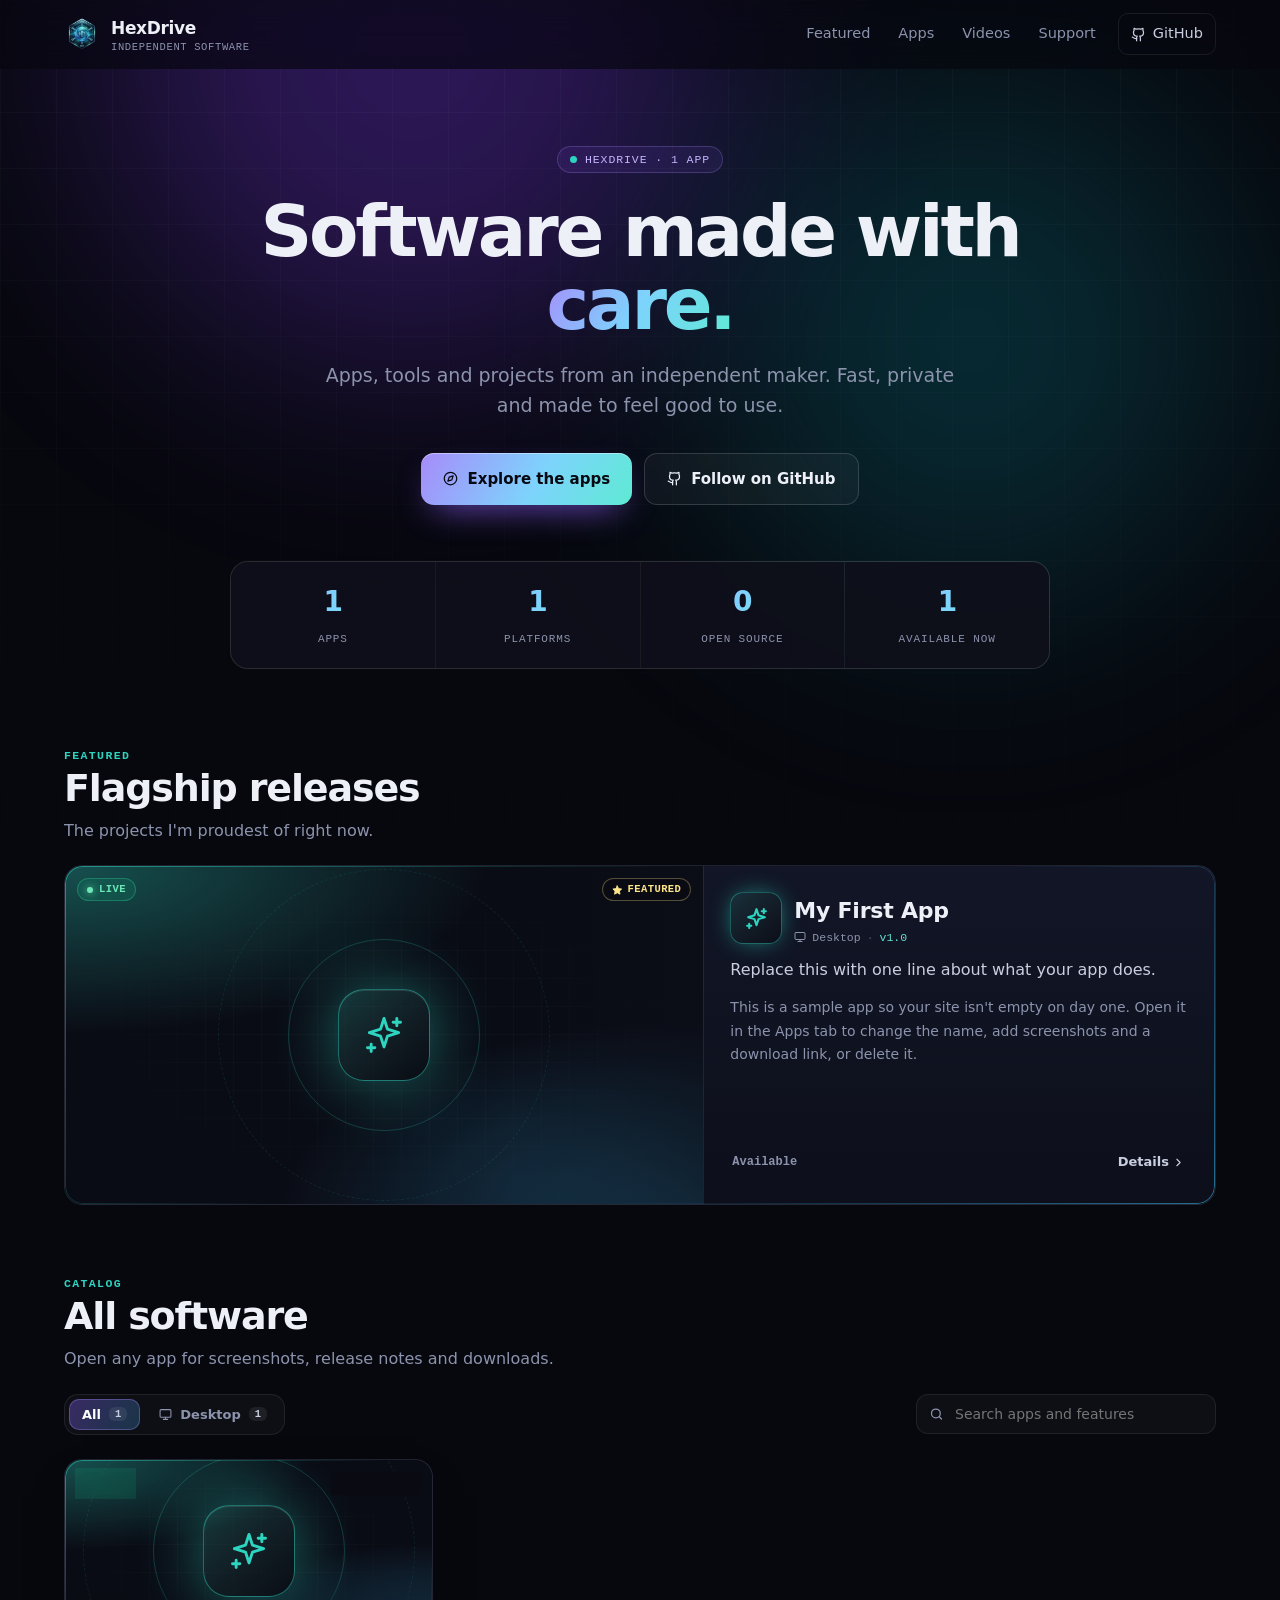
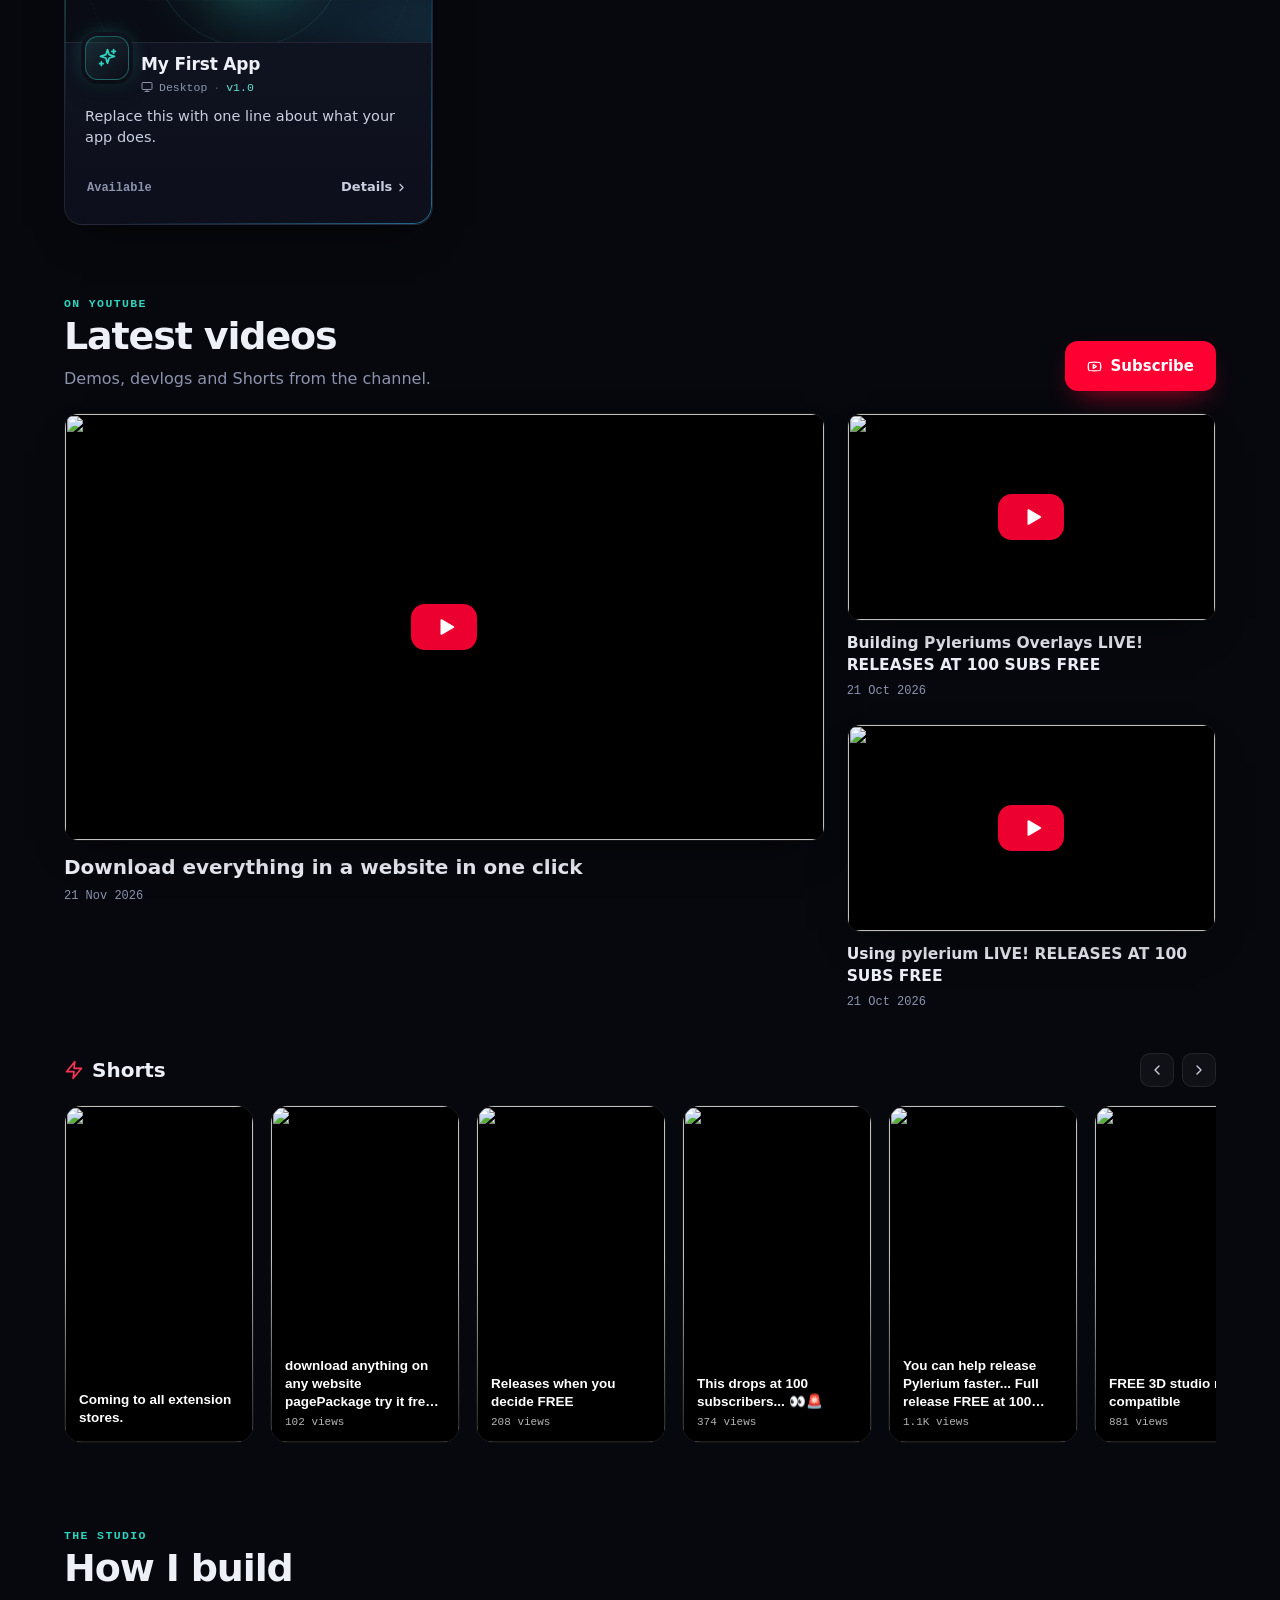
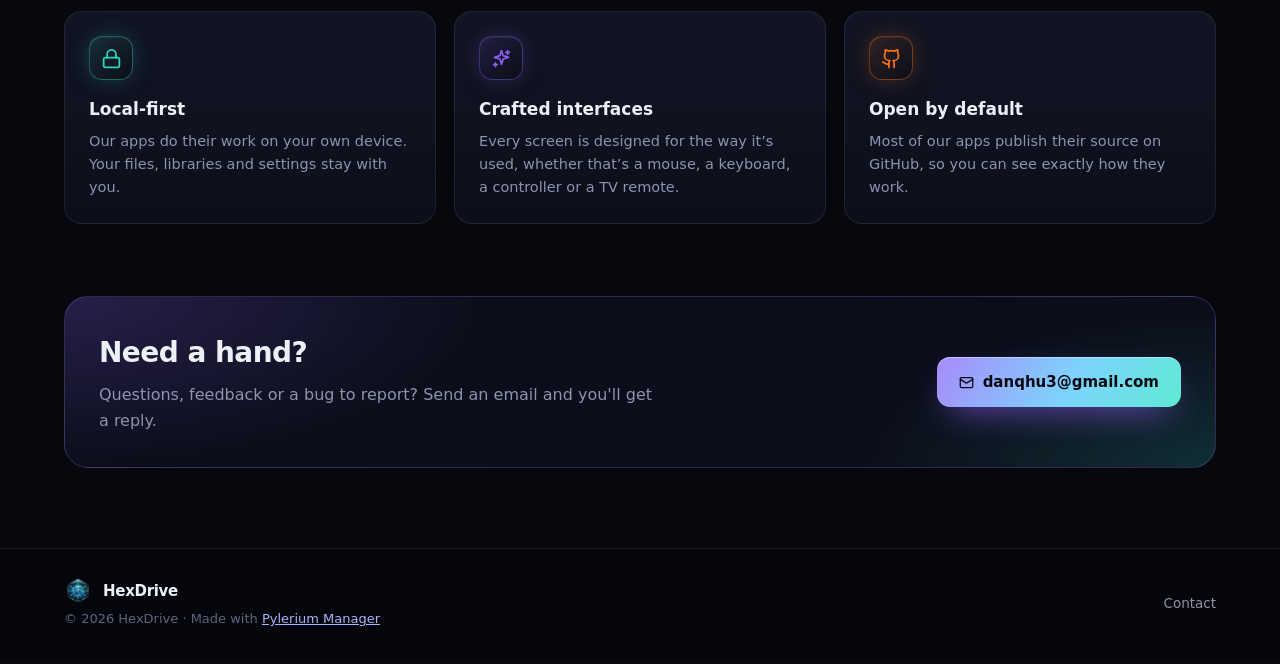
==== index.html @ b2fab3d8 "Launch HexDrive with Pylerium Manager" ====
<!doctype html>
<html lang="en">
<head>
<meta charset="utf-8">
<meta name="viewport" content="width=device-width, initial-scale=1, viewport-fit=cover">
<title>HexDrive · Software made with care</title>
<meta name="description" content="Apps, tools and projects from an independent maker. Fast, private and made to feel good to use.">
<meta name="theme-color" content="#07080E">
<link rel="canonical" href="https://sh1tmunch3r.github.io/PixelTrade/">
<link rel="icon" href="assets/brand/logo-mwrnjsk7.png">
<meta property="og:type" content="website">
<meta property="og:site_name" content="HexDrive">
<meta property="og:title" content="HexDrive · Software made with care">
<meta property="og:description" content="Apps, tools and projects from an independent maker. Fast, private and made to feel good to use.">
<meta property="og:url" content="https://sh1tmunch3r.github.io/PixelTrade/">

<meta name="twitter:card" content="summary_large_image">
<link rel="stylesheet" href="css/showcase.css?v=0699ce6ed1">
<link rel="stylesheet" href="css/studio.css?v=31c11aadf0">
</head>
<body class="home">
<div class="ambient" aria-hidden="true"><span class="orb o1"></span><span class="orb o2"></span><span class="orb o3"></span><span class="gridlines"></span></div>

<header class="nav">
  <div class="wrap">
    <a class="brand" href="./"><img class="mark" src="assets/brand/logo-mwrnjsk7.png" alt="" width="44" height="44"><span>HexDrive<small>Independent software</small></span></a>
    <button class="menu-btn" type="button" aria-label="Menu"><svg class="i" viewBox="0 0 24 24" fill="none" stroke="currentColor" stroke-width="2" stroke-linecap="round" stroke-linejoin="round" aria-hidden="true"><path d="M4 6h16M4 12h16M4 18h16"/></svg></button>
    <nav class="nav-links">
      <a href="#featured">Featured</a><a href="#apps">Apps</a><a href="#videos">Videos</a><a href="#support">Support</a>
      <a class="gh" href="https://github.com/Sh1tmunch3r" target="_blank" rel="noopener"><svg class="i" viewBox="0 0 24 24" fill="none" stroke="currentColor" stroke-width="2" stroke-linecap="round" stroke-linejoin="round" aria-hidden="true"><path d="M15 22v-4a4.8 4.8 0 0 0-1-3.5c3 0 6-2 6-5.5.08-1.25-.27-2.48-1-3.5.28-1.15.28-2.35 0-3.5 0 0-1 0-3 1.5-2.64-.5-5.36-.5-8 0C6 2 5 2 5 2c-.3 1.15-.3 2.35 0 3.5A5.4 5.4 0 0 0 4 9c0 3.5 3 5.5 6 5.5-.39.49-.68 1.05-.85 1.65-.17.6-.22 1.23-.15 1.85v4"/><path d="M9 18c-4.51 2-5-2-7-2"/></svg>GitHub</a>
      
    </nav>
  </div>
</header>
<main>
  <section class="hero wrap">
    <span class="eyebrow"><span class="pulse"></span>HEXDRIVE · 1 APP</span>
    <h1>Software made with <span class="grad-text">care.</span></h1>
    <p class="lead">Apps, tools and projects from an independent maker. Fast, private and made to feel good to use.</p>
    <div class="ctas">
      <a class="btn primary" href="#apps"><svg class="i" viewBox="0 0 24 24" fill="none" stroke="currentColor" stroke-width="2" stroke-linecap="round" stroke-linejoin="round" aria-hidden="true"><circle cx="12" cy="12" r="10"/><path d="m16.24 7.76-2.12 6.36-6.36 2.12 2.12-6.36z"/></svg>Explore the apps</a>
      <a class="btn ghost" href="https://github.com/Sh1tmunch3r" target="_blank" rel="noopener"><svg class="i" viewBox="0 0 24 24" fill="none" stroke="currentColor" stroke-width="2" stroke-linecap="round" stroke-linejoin="round" aria-hidden="true"><path d="M15 22v-4a4.8 4.8 0 0 0-1-3.5c3 0 6-2 6-5.5.08-1.25-.27-2.48-1-3.5.28-1.15.28-2.35 0-3.5 0 0-1 0-3 1.5-2.64-.5-5.36-.5-8 0C6 2 5 2 5 2c-.3 1.15-.3 2.35 0 3.5A5.4 5.4 0 0 0 4 9c0 3.5 3 5.5 6 5.5-.39.49-.68 1.05-.85 1.65-.17.6-.22 1.23-.15 1.85v4"/><path d="M9 18c-4.51 2-5-2-7-2"/></svg>Follow on GitHub</a>
    </div>
    
    <div class="stats"><div class="stat"><b class="grad-text">1</b><span>Apps</span></div><div class="stat"><b class="grad-text">1</b><span>Platforms</span></div><div class="stat"><b class="grad-text">0</b><span>Open source</span></div><div class="stat"><b class="grad-text">1</b><span>Available now</span></div></div>
  </section>
<section class="block wrap" id="featured"><div class="sec-head reveal"><div><div class="kicker">Featured</div><h2>Flagship releases</h2><p>The projects I&#39;m proudest of right now.</p></div></div><div class="spot" id="spot"><div class="spot-track"><div class="spot-slide" aria-roledescription="slide" aria-label="1 of 1"><article class="pcard wide is-featured" data-id="my-first-app" data-cat="desktop" data-status="live" style="--a1:#2DD4BF;--a2:#38BDF8">
  <a class="pcard-hit" href="apps/my-first-app/" data-app="my-first-app" aria-label="My First App details"></a>
  <div class="pcard-media"><div class="cover gen"><span class="gen-grid"></span><span class="gen-glyph"><svg class="i" viewBox="0 0 24 24" fill="none" stroke="currentColor" stroke-width="2" stroke-linecap="round" stroke-linejoin="round" aria-hidden="true"><path d="M12 3l1.9 5.8L20 10.7l-6.1 1.9L12 18.5l-1.9-5.9L4 10.7l6.1-1.9z"/><path d="M19 3v4M17 5h4M5 17v4M3 19h4"/></svg></span><span class="gen-name">My First App</span></div><div class="pills"><span class="spill s-live"><i></i>Live</span></div><div class="pills r"><span class="fpill"><svg class="i" viewBox="0 0 24 24" fill="none" stroke="currentColor" stroke-width="2" stroke-linecap="round" stroke-linejoin="round" aria-hidden="true"><path d="M12 2l3.09 6.26L22 9.27l-5 4.87 1.18 6.88L12 17.77l-6.18 3.25L7 14.14 2 9.27l6.91-1.01z"/></svg>Featured</span></div></div>
  <div class="pcard-side"><div class="pcard-body">
    <div class="pcard-head"><span class="app-ico"><svg class="i" viewBox="0 0 24 24" fill="none" stroke="currentColor" stroke-width="2" stroke-linecap="round" stroke-linejoin="round" aria-hidden="true"><path d="M12 3l1.9 5.8L20 10.7l-6.1 1.9L12 18.5l-1.9-5.9L4 10.7l6.1-1.9z"/><path d="M19 3v4M17 5h4M5 17v4M3 19h4"/></svg></span><div class="pcard-title"><h3>My First App</h3><div class="meta"><svg class="i" viewBox="0 0 24 24" fill="none" stroke="currentColor" stroke-width="2" stroke-linecap="round" stroke-linejoin="round" aria-hidden="true"><rect x="2" y="3" width="20" height="14" rx="2"/><path d="M8 21h8M12 17v4"/></svg><span>Desktop</span><span class="dot">·</span><span class="ver">v1.0</span></div></div></div>
    
    <p class="tagline">Replace this with one line about what your app does.</p>
    <p class="desc">This is a sample app so your site isn&#39;t empty on day one. Open it in the Apps tab to change the name, add screenshots and a download link, or delete it.</p>
    
    
  </div>
  <div class="pcard-foot">
    <span class="btn-ghost-static">Available</span>
    <span class="sp"></span>
    
    <a class="details" href="apps/my-first-app/" data-app="my-first-app">Details<svg class="i" viewBox="0 0 24 24" fill="none" stroke="currentColor" stroke-width="2" stroke-linecap="round" stroke-linejoin="round" aria-hidden="true"><path d="m9 18 6-6-6-6"/></svg></a>
  </div></div>
</article></div></div></div></section>
<section class="block wrap" id="apps"><div class="sec-head reveal"><div><div class="kicker">Catalog</div><h2>All software</h2><p>Open any app for screenshots, release notes and downloads.</p></div></div>
    <div class="filters reveal">
      <div class="tabs" role="tablist">
        <button class="tab on" type="button" data-cat="all">All <em>1</em></button>
        <button class="tab" type="button" data-cat="desktop"><svg class="i" viewBox="0 0 24 24" fill="none" stroke="currentColor" stroke-width="2" stroke-linecap="round" stroke-linejoin="round" aria-hidden="true"><rect x="2" y="3" width="20" height="14" rx="2"/><path d="M8 21h8M12 17v4"/></svg>Desktop <em>1</em></button>
        
      </div>
      <label class="search"><svg class="i" viewBox="0 0 24 24" fill="none" stroke="currentColor" stroke-width="2" stroke-linecap="round" stroke-linejoin="round" aria-hidden="true"><circle cx="11" cy="11" r="7"/><path d="m20 20-3.5-3.5"/></svg><input id="q" type="search" placeholder="Search apps and features" autocomplete="off" aria-label="Search apps"></label>
    </div>
    <div class="grid" id="all-apps"><article class="pcard is-featured" data-id="my-first-app" data-cat="desktop" data-status="live" style="--a1:#2DD4BF;--a2:#38BDF8">
  <a class="pcard-hit" href="apps/my-first-app/" data-app="my-first-app" aria-label="My First App details"></a>
  <div class="pcard-media"><div class="cover gen"><span class="gen-grid"></span><span class="gen-glyph"><svg class="i" viewBox="0 0 24 24" fill="none" stroke="currentColor" stroke-width="2" stroke-linecap="round" stroke-linejoin="round" aria-hidden="true"><path d="M12 3l1.9 5.8L20 10.7l-6.1 1.9L12 18.5l-1.9-5.9L4 10.7l6.1-1.9z"/><path d="M19 3v4M17 5h4M5 17v4M3 19h4"/></svg></span><span class="gen-name">My First App</span></div><div class="pills"><span class="spill s-live"><i></i>Live</span></div><div class="pills r"><span class="fpill"><svg class="i" viewBox="0 0 24 24" fill="none" stroke="currentColor" stroke-width="2" stroke-linecap="round" stroke-linejoin="round" aria-hidden="true"><path d="M12 2l3.09 6.26L22 9.27l-5 4.87 1.18 6.88L12 17.77l-6.18 3.25L7 14.14 2 9.27l6.91-1.01z"/></svg>Featured</span></div></div>
  <div class="pcard-body">
    <div class="pcard-head"><span class="app-ico"><svg class="i" viewBox="0 0 24 24" fill="none" stroke="currentColor" stroke-width="2" stroke-linecap="round" stroke-linejoin="round" aria-hidden="true"><path d="M12 3l1.9 5.8L20 10.7l-6.1 1.9L12 18.5l-1.9-5.9L4 10.7l6.1-1.9z"/><path d="M19 3v4M17 5h4M5 17v4M3 19h4"/></svg></span><div class="pcard-title"><h3>My First App</h3><div class="meta"><svg class="i" viewBox="0 0 24 24" fill="none" stroke="currentColor" stroke-width="2" stroke-linecap="round" stroke-linejoin="round" aria-hidden="true"><rect x="2" y="3" width="20" height="14" rx="2"/><path d="M8 21h8M12 17v4"/></svg><span>Desktop</span><span class="dot">·</span><span class="ver">v1.0</span></div></div></div>
    
    <p class="tagline">Replace this with one line about what your app does.</p>
    
    
    
  </div>
  <div class="pcard-foot">
    <span class="btn-ghost-static">Available</span>
    <span class="sp"></span>
    
    <a class="details" href="apps/my-first-app/" data-app="my-first-app">Details<svg class="i" viewBox="0 0 24 24" fill="none" stroke="currentColor" stroke-width="2" stroke-linecap="round" stroke-linejoin="round" aria-hidden="true"><path d="m9 18 6-6-6-6"/></svg></a>
  </div>
</article></div>
    <div class="empty" id="empty"><p>No apps match that search.</p><button class="btn ghost" id="clear" type="button">Clear filters</button></div></section>

<section class="block wrap" id="videos"><div class="sec-head reveal"><div><div class="kicker">On YouTube</div><h2>Latest videos</h2><p>Demos, devlogs and Shorts from the channel.</p></div><a class="btn yt" href="https://www.youtube.com/channel/UC8E2yZSD4CZymtfRd-AGMDQ?sub_confirmation=1" target="_blank" rel="noopener"><svg class="i" viewBox="0 0 24 24" fill="none" stroke="currentColor" stroke-width="2" stroke-linecap="round" stroke-linejoin="round" aria-hidden="true"><path d="M2.5 17a24 24 0 0 1 0-10 2 2 0 0 1 1.4-1.4 49.6 49.6 0 0 1 16.2 0A2 2 0 0 1 21.5 7a24 24 0 0 1 0 10 2 2 0 0 1-1.4 1.4 49.6 49.6 0 0 1-16.2 0A2 2 0 0 1 2.5 17"/><path d="m10 15 5-3-5-3z"/></svg>Subscribe</a></div>
      <div class="vgrid reveal"><article class="vcard"><button type="button" class="yt-lite" data-yt="ub7V8bXUQK8" aria-label="Play Download everything in a website in one click"><img src="https://i.ytimg.com/vi/ub7V8bXUQK8/maxresdefault.jpg" onerror="this.onerror=null;this.src='https://i.ytimg.com/vi/ub7V8bXUQK8/hqdefault.jpg'" alt="" loading="lazy"><span class="yt-play"><svg class="i" viewBox="0 0 24 24" fill="none" stroke="currentColor" stroke-width="2" stroke-linecap="round" stroke-linejoin="round" aria-hidden="true"><path d="M7 4.5v15l13-7.5z" fill="currentColor"/></svg></span></button><div class="vmeta"><h3>Download everything in a website in one click</h3><span>21 Nov 2026</span></div></article><article class="vcard"><button type="button" class="yt-lite" data-yt="NQ5NACCR3s4" aria-label="Play Building Pyleriums Overlays LIVE! RELEASES AT 100 SUBS FREE"><img src="https://i.ytimg.com/vi/NQ5NACCR3s4/maxresdefault.jpg" onerror="this.onerror=null;this.src='https://i.ytimg.com/vi/NQ5NACCR3s4/hqdefault.jpg'" alt="" loading="lazy"><span class="yt-play"><svg class="i" viewBox="0 0 24 24" fill="none" stroke="currentColor" stroke-width="2" stroke-linecap="round" stroke-linejoin="round" aria-hidden="true"><path d="M7 4.5v15l13-7.5z" fill="currentColor"/></svg></span></button><div class="vmeta"><h3>Building Pyleriums Overlays LIVE! RELEASES AT 100 SUBS FREE</h3><span>21 Oct 2026</span></div></article><article class="vcard"><button type="button" class="yt-lite" data-yt="sr7pahuzaJA" aria-label="Play Using pylerium LIVE! RELEASES AT 100 SUBS FREE"><img src="https://i.ytimg.com/vi/sr7pahuzaJA/maxresdefault.jpg" onerror="this.onerror=null;this.src='https://i.ytimg.com/vi/sr7pahuzaJA/hqdefault.jpg'" alt="" loading="lazy"><span class="yt-play"><svg class="i" viewBox="0 0 24 24" fill="none" stroke="currentColor" stroke-width="2" stroke-linecap="round" stroke-linejoin="round" aria-hidden="true"><path d="M7 4.5v15l13-7.5z" fill="currentColor"/></svg></span></button><div class="vmeta"><h3>Using pylerium LIVE! RELEASES AT 100 SUBS FREE</h3><span>21 Oct 2026</span></div></article></div>
      <div class="shorts-head reveal"><h3><svg class="i" viewBox="0 0 24 24" fill="none" stroke="currentColor" stroke-width="2" stroke-linecap="round" stroke-linejoin="round" aria-hidden="true"><path d="M13 2 3 14h9l-1 8 10-12h-9z"/></svg>Shorts</h3><div class="rail-btns"><button type="button" class="ibtn" data-rail="-1" aria-label="Scroll left"><svg class="i" viewBox="0 0 24 24" fill="none" stroke="currentColor" stroke-width="2" stroke-linecap="round" stroke-linejoin="round" aria-hidden="true"><path d="m15 18-6-6 6-6"/></svg></button><button type="button" class="ibtn" data-rail="1" aria-label="Scroll right"><svg class="i" viewBox="0 0 24 24" fill="none" stroke="currentColor" stroke-width="2" stroke-linecap="round" stroke-linejoin="round" aria-hidden="true"><path d="m9 18 6-6-6-6"/></svg></button></div></div><div class="shorts reveal" id="shorts"><button type="button" class="scard" data-short="3qc_If8pRko" aria-label="Play Coming to all extension stores."><img src="https://i.ytimg.com/vi/3qc_If8pRko/oardefault.jpg" onerror="this.onerror=null;this.src='https://i.ytimg.com/vi/3qc_If8pRko/hqdefault.jpg'" alt="" loading="lazy"><span class="s-ov"><span class="yt-play sm"><svg class="i" viewBox="0 0 24 24" fill="none" stroke="currentColor" stroke-width="2" stroke-linecap="round" stroke-linejoin="round" aria-hidden="true"><path d="M7 4.5v15l13-7.5z" fill="currentColor"/></svg></span><b>Coming to all extension stores.</b></span></button><button type="button" class="scard" data-short="dC7wnXPcgkE" aria-label="Play download anything on any website pagePackage try it free soon currently in verification #shortsfeed"><img src="https://i.ytimg.com/vi/dC7wnXPcgkE/oardefault.jpg" onerror="this.onerror=null;this.src='https://i.ytimg.com/vi/dC7wnXPcgkE/hqdefault.jpg'" alt="" loading="lazy"><span class="s-ov"><span class="yt-play sm"><svg class="i" viewBox="0 0 24 24" fill="none" stroke="currentColor" stroke-width="2" stroke-linecap="round" stroke-linejoin="round" aria-hidden="true"><path d="M7 4.5v15l13-7.5z" fill="currentColor"/></svg></span><b>download anything on any website pagePackage try it free soon currently in verification</b><small>102 views</small></span></button><button type="button" class="scard" data-short="yQ828rynnoc" aria-label="Play Releases when you decide FREE #roadto100subs #editing #release"><img src="https://i.ytimg.com/vi/yQ828rynnoc/oardefault.jpg" onerror="this.onerror=null;this.src='https://i.ytimg.com/vi/yQ828rynnoc/hqdefault.jpg'" alt="" loading="lazy"><span class="s-ov"><span class="yt-play sm"><svg class="i" viewBox="0 0 24 24" fill="none" stroke="currentColor" stroke-width="2" stroke-linecap="round" stroke-linejoin="round" aria-hidden="true"><path d="M7 4.5v15l13-7.5z" fill="currentColor"/></svg></span><b>Releases when you decide FREE</b><small>208 views</small></span></button><button type="button" class="scard" data-short="5UFy2IrTiHY" aria-label="Play This drops at 100 subscribers... 👀🚨 #youtube #newvideo #viralfeed #shortsfeed #explore"><img src="https://i.ytimg.com/vi/5UFy2IrTiHY/oardefault.jpg" onerror="this.onerror=null;this.src='https://i.ytimg.com/vi/5UFy2IrTiHY/hqdefault.jpg'" alt="" loading="lazy"><span class="s-ov"><span class="yt-play sm"><svg class="i" viewBox="0 0 24 24" fill="none" stroke="currentColor" stroke-width="2" stroke-linecap="round" stroke-linejoin="round" aria-hidden="true"><path d="M7 4.5v15l13-7.5z" fill="currentColor"/></svg></span><b>This drops at 100 subscribers... 👀🚨</b><small>374 views</small></span></button><button type="button" class="scard" data-short="9n2jQedYceQ" aria-label="Play You can help release Pylerium faster... Full release FREE at 100 subs 👇👇 #editing"><img src="https://i.ytimg.com/vi/9n2jQedYceQ/oardefault.jpg" onerror="this.onerror=null;this.src='https://i.ytimg.com/vi/9n2jQedYceQ/hqdefault.jpg'" alt="" loading="lazy"><span class="s-ov"><span class="yt-play sm"><svg class="i" viewBox="0 0 24 24" fill="none" stroke="currentColor" stroke-width="2" stroke-linecap="round" stroke-linejoin="round" aria-hidden="true"><path d="M7 4.5v15l13-7.5z" fill="currentColor"/></svg></span><b>You can help release Pylerium faster... Full release FREE at 100 subs 👇👇</b><small>1.1K views</small></span></button><button type="button" class="scard" data-short="QxYCjozg6Zg" aria-label="Play FREE 3D studio mobile compatible #mobile #editing"><img src="https://i.ytimg.com/vi/QxYCjozg6Zg/oardefault.jpg" onerror="this.onerror=null;this.src='https://i.ytimg.com/vi/QxYCjozg6Zg/hqdefault.jpg'" alt="" loading="lazy"><span class="s-ov"><span class="yt-play sm"><svg class="i" viewBox="0 0 24 24" fill="none" stroke="currentColor" stroke-width="2" stroke-linecap="round" stroke-linejoin="round" aria-hidden="true"><path d="M7 4.5v15l13-7.5z" fill="currentColor"/></svg></span><b>FREE 3D studio mobile compatible</b><small>881 views</small></span></button></div>
    </section>

<section class="block wrap" id="studio"><div class="sec-head reveal"><div><div class="kicker">The studio</div><h2>How I build</h2></div></div>
      <div class="principles"><div class="pr reveal" style="--a1:#2DD4BF;--a2:#38BDF8"><span class="app-ico"><svg class="i" viewBox="0 0 24 24" fill="none" stroke="currentColor" stroke-width="2" stroke-linecap="round" stroke-linejoin="round" aria-hidden="true"><rect x="3" y="11" width="18" height="11" rx="2"/><path d="M7 11V7a5 5 0 0 1 10 0v4"/></svg></span><h3>Local-first</h3><p>Our apps do their work on your own device. Your files, libraries and settings stay with you.</p></div><div class="pr reveal" style="--a1:#8B5CF6;--a2:#6366F1"><span class="app-ico"><svg class="i" viewBox="0 0 24 24" fill="none" stroke="currentColor" stroke-width="2" stroke-linecap="round" stroke-linejoin="round" aria-hidden="true"><path d="M12 3l1.9 5.8L20 10.7l-6.1 1.9L12 18.5l-1.9-5.9L4 10.7l6.1-1.9z"/><path d="M19 3v4M17 5h4M5 17v4M3 19h4"/></svg></span><h3>Crafted interfaces</h3><p>Every screen is designed for the way it’s used, whether that’s a mouse, a keyboard, a controller or a TV remote.</p></div><div class="pr reveal" style="--a1:#F97316;--a2:#22D3EE"><span class="app-ico"><svg class="i" viewBox="0 0 24 24" fill="none" stroke="currentColor" stroke-width="2" stroke-linecap="round" stroke-linejoin="round" aria-hidden="true"><path d="M15 22v-4a4.8 4.8 0 0 0-1-3.5c3 0 6-2 6-5.5.08-1.25-.27-2.48-1-3.5.28-1.15.28-2.35 0-3.5 0 0-1 0-3 1.5-2.64-.5-5.36-.5-8 0C6 2 5 2 5 2c-.3 1.15-.3 2.35 0 3.5A5.4 5.4 0 0 0 4 9c0 3.5 3 5.5 6 5.5-.39.49-.68 1.05-.85 1.65-.17.6-.22 1.23-.15 1.85v4"/><path d="M9 18c-4.51 2-5-2-7-2"/></svg></span><h3>Open by default</h3><p>Most of our apps publish their source on GitHub, so you can see exactly how they work.</p></div></div></section>
<section class="block wrap" id="support"><div class="support reveal">
      <div><h2>Need a hand?</h2><p>Questions, feedback or a bug to report? Send an email and you&#39;ll get a reply.</p></div>
      <div class="support-ctas"><a class="btn primary" href="mailto:danqhu3@gmail.com"><svg class="i" viewBox="0 0 24 24" fill="none" stroke="currentColor" stroke-width="2" stroke-linecap="round" stroke-linejoin="round" aria-hidden="true"><rect x="2" y="4" width="20" height="16" rx="2"/><path d="m22 7-10 6L2 7"/></svg>danqhu3@gmail.com</a></div>
    </div></section>
</main>
<footer class="site">
  <div class="wrap">
    <div class="f-brand"><a class="brand" href="./"><img class="mark" src="assets/brand/logo-mwrnjsk7.png" alt="" width="44" height="44"><span>HexDrive</span></a><span class="copy-note">© 2026 HexDrive · Made with <a href="https://pylerium.github.io/manager/" target="_blank" rel="noopener">Pylerium Manager</a></span></div>
    
    <nav><a href="mailto:danqhu3@gmail.com">Contact</a></nav>
  </div>
</footer>

<dialog class="app-dlg" id="dlg" aria-labelledby="dlg-title"><button class="dlg-close" type="button" aria-label="Close"><svg class="i" viewBox="0 0 24 24" fill="none" stroke="currentColor" stroke-width="2" stroke-linecap="round" stroke-linejoin="round" aria-hidden="true"><path d="M18 6 6 18M6 6l12 12"/></svg></button><div class="dlg-scroll" id="dlg-body"></div></dialog>
<dialog class="short-dlg" id="shortDlg" aria-label="Short"><button class="dlg-close" type="button" aria-label="Close"><svg class="i" viewBox="0 0 24 24" fill="none" stroke="currentColor" stroke-width="2" stroke-linecap="round" stroke-linejoin="round" aria-hidden="true"><path d="M18 6 6 18M6 6l12 12"/></svg></button><div class="short-stage" id="shortStage"></div></dialog>
<dialog class="app-dlg form-dlg" id="submitDlg" aria-labelledby="sub-title"><button class="dlg-close" type="button" aria-label="Close"><svg class="i" viewBox="0 0 24 24" fill="none" stroke="currentColor" stroke-width="2" stroke-linecap="round" stroke-linejoin="round" aria-hidden="true"><path d="M18 6 6 18M6 6l12 12"/></svg></button><div class="dlg-scroll" id="submitBody"></div></dialog>

<div class="toast" id="toast"></div>
<script type="application/json" id="site-data">{"apps":[{"id":"my-first-app","name":"My First App","tagline":"Replace this with one line about what your app does.","description":"This is a sample app so your site isn't empty on day one. Open it in the Apps tab to change the name, add screenshots and a download link, or delete it.","category":"desktop","status":"live","version":"v1.0","platform":"Windows, macOS & Linux","featured":true,"accent":"studio","glyph":"sparkles","iconImage":"","cover":"","screenshots":[],"metricLabel":"","metricValue":"","techStack":[],"primaryLabel":"Download","primaryUrl":"","pageUrl":"","repoUrl":"","docsUrl":"","videoUrl":"","installCommand":"","features":["Fast and lightweight","Works offline","Free updates"],"embedTitle":"","embedCode":"","changelog":[{"ver":"v1.0","date":"","note":"First release."}],"community":false}],"categories":[{"id":"desktop","label":"Desktop","icon":"monitor"},{"id":"web","label":"Web","icon":"globe"},{"id":"extension","label":"Browser extensions","icon":"chrome"},{"id":"mobile","label":"Mobile & TV","icon":"tv"},{"id":"mods","label":"Games & mods","icon":"gamepad"},{"id":"devtools","label":"Developer tools","icon":"terminal"}],"socials":[],"supportEmail":"danqhu3@gmail.com","donate":null,"brand":"HexDrive","community":null,"siteUrl":"https://sh1tmunch3r.github.io/PixelTrade"}</script>
<script>window.SITE_BASE="";</script>
<script type="module" src="js/studio.js?v=8c10d44615"></script>
</body>
</html>
---- css/showcase.css ----
/* Pylerium Studio: shared tokens, showcase cards and the detail view (site + hub preview). */
:root {
  --bg: #07080E; --bg2: #0B0D16; --panel: #0F1220; --panel2: #141829; --panel3: #1A1F33;
  --line: rgba(255,255,255,.08); --line2: rgba(255,255,255,.14);
  --text: #EEF0F8; --soft: #C9CEE0; --muted: #8C93AD; --dim: #5D6480;
  --violet: #8B5CF6; --sky: #38BDF8; --teal: #2DD4BF;
  --grad: linear-gradient(120deg, #A78BFA 0%, #7DD3FC 50%, #5EEAD4 100%);
  --r: 18px; --r-sm: 12px;
  --font: "Inter", "Segoe UI Variable Text", "Segoe UI", system-ui, -apple-system, Roboto, sans-serif;
  --mono: "JetBrains Mono", "Cascadia Code", "SF Mono", Consolas, monospace;
  --ease: cubic-bezier(.2,.7,.2,1);
}
.i { width: 1em; height: 1em; flex: none; }
.grad-text { background: var(--grad); -webkit-background-clip: text; background-clip: text; color: transparent; }

/* ---------- App icon ---------- */
.app-ico { width: 44px; height: 44px; border-radius: 13px; display: grid; place-items: center; flex: none; font-size: 21px;
  color: var(--a1); border: 1px solid color-mix(in srgb, var(--a1) 38%, transparent);
  background: linear-gradient(140deg, color-mix(in srgb, var(--a1) 16%, transparent), rgba(12,14,24,.94));
  box-shadow: 0 0 26px -8px color-mix(in srgb, var(--a1) 60%, transparent), inset 0 1px 0 rgba(255,255,255,.06); overflow: hidden; }
.app-ico.lg { width: 64px; height: 64px; border-radius: 18px; font-size: 30px; }
.app-ico img { width: 100%; height: 100%; object-fit: cover; }

/* ---------- Pills ---------- */
.spill { display: inline-flex; align-items: center; gap: 6px; padding: 3px 9px; border-radius: 999px; font: 600 10.5px/1.4 var(--mono);
  letter-spacing: .04em; text-transform: uppercase; border: 1px solid; backdrop-filter: blur(8px); white-space: nowrap; }
.spill i { width: 6px; height: 6px; border-radius: 50%; background: currentColor; box-shadow: 0 0 8px currentColor; }
.s-live { color: #6EE7B7; background: rgba(16,185,129,.14); border-color: rgba(52,211,153,.32); }
.s-beta { color: #7DD3FC; background: rgba(56,189,248,.14); border-color: rgba(56,189,248,.32); }
.s-soon { color: #C4B5FD; background: rgba(139,92,246,.16); border-color: rgba(167,139,250,.34); }
.s-dev  { color: #FCD34D; background: rgba(245,158,11,.14); border-color: rgba(251,191,36,.32); }
.fpill { display: inline-flex; align-items: center; gap: 5px; padding: 3px 9px; border-radius: 999px; font: 600 10.5px/1.4 var(--mono);
  text-transform: uppercase; letter-spacing: .04em; color: #FDE68A; background: rgba(10,11,18,.72); border: 1px solid rgba(253,230,138,.3); backdrop-filter: blur(8px); }
.fpill .i { fill: currentColor; }

/* ---------- Covers ---------- */
.cover { position: relative; width: 100%; height: 100%; overflow: hidden; background: var(--bg2); }
.cover img { width: 100%; height: 100%; object-fit: cover; object-position: top center; display: block; transition: transform .6s var(--ease); }
.cover.gen { background:
  radial-gradient(120% 90% at 0% 0%, color-mix(in srgb, var(--a1) 34%, transparent), transparent 55%),
  radial-gradient(110% 90% at 100% 100%, color-mix(in srgb, var(--a2) 30%, transparent), transparent 60%), #0A0C15; }
.gen-grid { position: absolute; inset: 0; opacity: .5;
  background-image: linear-gradient(rgba(255,255,255,.05) 1px, transparent 1px), linear-gradient(90deg, rgba(255,255,255,.05) 1px, transparent 1px);
  background-size: 28px 28px; mask-image: radial-gradient(ellipse at center, #000 30%, transparent 75%); }
.cover.gen::before, .cover.gen::after { content: ""; position: absolute; left: 50%; top: 50%; border-radius: 50%; transform: translate(-50%, -50%); pointer-events: none;
  border: 1px solid color-mix(in srgb, var(--a1) 22%, transparent); }
.cover.gen::before { width: 190px; height: 190px; }
.cover.gen::after { width: 330px; height: 330px; opacity: .55; border-style: dashed; }
.gen-glyph { position: absolute; left: 50%; top: 50%; transform: translate(-50%, -50%); z-index: 1; width: 92px; height: 92px; border-radius: 26px; display: grid; place-items: center;
  font-size: 44px; color: var(--a1); background: linear-gradient(140deg, color-mix(in srgb, var(--a1) 24%, transparent), rgba(10,12,20,.92));
  border: 1px solid color-mix(in srgb, var(--a1) 48%, transparent); box-shadow: 0 0 70px -8px color-mix(in srgb, var(--a1) 70%, transparent), inset 0 1px 0 rgba(255,255,255,.1); transition: transform .5s var(--ease); }
.gen-glyph .i { width: 1em; height: 1em; stroke-width: 1.6; }
.pcard:hover .gen-glyph { transform: translate(-50%, -50%) scale(1.06) rotate(-3deg); }
.gen-name { position: absolute; left: 22px; bottom: 16px; z-index: 1; font-weight: 800; font-size: 22px; letter-spacing: -.02em; color: rgba(255,255,255,.88); }

/* ---------- Showcase card ---------- */
.pcard { position: relative; display: flex; flex-direction: column; border-radius: var(--r); overflow: hidden; isolation: isolate;
  background: linear-gradient(180deg, rgba(20,24,41,.9), rgba(13,16,28,.96)); border: 1px solid var(--line);
  box-shadow: 0 18px 40px -18px rgba(0,0,0,.7); transition: transform .35s var(--ease), border-color .35s, box-shadow .35s; }
.pcard::before { content: ""; position: absolute; inset: 0; border-radius: inherit; padding: 1px; pointer-events: none; z-index: 2; opacity: 0; transition: opacity .35s;
  background: linear-gradient(140deg, var(--a1), transparent 40%, transparent 60%, var(--a2));
  -webkit-mask: linear-gradient(#000 0 0) content-box, linear-gradient(#000 0 0); -webkit-mask-composite: xor; mask-composite: exclude; }
.pcard:hover { transform: translateY(-4px); box-shadow: 0 30px 60px -24px rgba(0,0,0,.85), 0 0 50px -22px var(--a1); }
.pcard:hover::before, .pcard:focus-within::before, .pcard.is-featured::before { opacity: 1; }
.pcard.is-featured:not(:hover)::before { opacity: .55; }
.pcard:hover .cover img { transform: scale(1.035); }
.pcard-hit { position: absolute; inset: 0; z-index: 1; border-radius: inherit; }
.pcard-hit:focus-visible { outline: 2px solid var(--a1); outline-offset: 2px; }
.pcard-media { position: relative; aspect-ratio: 2 / 1; border-bottom: 1px solid var(--line); }
.pcard-media::after { content: ""; position: absolute; inset: auto 0 0 0; height: 40%; background: linear-gradient(transparent, rgba(10,12,20,.55)); pointer-events: none; }
.pcard-media .pills { position: absolute; left: 12px; top: 12px; z-index: 1; display: flex; gap: 6px; flex-wrap: wrap; }
.pcard-media .pills.r { left: auto; right: 12px; justify-content: flex-end; }
.pcard-body { padding: 18px 20px 4px; flex: 1; display: flex; flex-direction: column; gap: 12px; }
.pcard-head { display: flex; align-items: center; gap: 12px; margin-top: -40px; position: relative; z-index: 1; }
.pcard-head .app-ico { border-width: 1px; box-shadow: 0 10px 24px -6px rgba(0,0,0,.8), 0 0 0 4px #10131F, 0 0 26px -8px var(--a1); }
.pcard-title { min-width: 0; padding-top: 30px; }
.pcard-title h3 { margin: 0; font-size: 17px; font-weight: 700; letter-spacing: -.01em; color: var(--text); white-space: nowrap; overflow: hidden; text-overflow: ellipsis; }
.meta { display: flex; align-items: center; gap: 6px; margin-top: 2px; font: 500 11.5px var(--mono); color: var(--muted); }
.meta .i { font-size: 12px; }
.meta .ver { color: color-mix(in srgb, var(--a1) 75%, white); }
.meta .dot { opacity: .5; }
.tagline { margin: 0; font-size: 14.5px; line-height: 1.5; color: var(--soft); font-weight: 500; }
.desc { margin: 0; font-size: 14px; line-height: 1.65; color: var(--muted); }
.metric { display: flex; align-items: center; justify-content: space-between; gap: 10px; padding: 9px 12px; border-radius: 11px;
  background: rgba(5,6,11,.55); border: 1px solid var(--line); font-family: var(--mono); }
.metric span { font-size: 10.5px; letter-spacing: .07em; text-transform: uppercase; color: var(--muted); }
.metric b { font-size: 12px; font-weight: 600; color: color-mix(in srgb, var(--a1) 70%, white); text-align: right; }
.tags { display: flex; flex-wrap: wrap; gap: 6px; }
.tags span { padding: 3px 8px; border-radius: 7px; font: 500 11px var(--mono); color: var(--soft); background: rgba(255,255,255,.04); border: 1px solid var(--line); }
.tags .more { color: var(--dim); }
.pcard-foot { display: flex; align-items: center; gap: 8px; padding: 16px 20px 18px; }
.pcard-foot > a, .pcard-foot > span { position: relative; z-index: 2; }
.pcard-foot .sp { flex: 1; }
.btn-acc { display: inline-flex; align-items: center; gap: 7px; padding: 8px 14px; border-radius: 11px; font-weight: 700; font-size: 13px; text-decoration: none;
  color: #071015; background: linear-gradient(120deg, var(--a1), var(--a2)); box-shadow: 0 8px 22px -10px var(--a1); transition: filter .2s, transform .2s; white-space: nowrap; }
.btn-acc:hover { filter: brightness(1.12); transform: translateY(-1px); }
.btn-acc.lg { padding: 11px 18px; font-size: 14px; border-radius: 12px; }
.btn-ghost-static { font: 600 12px var(--mono); color: var(--muted); padding: 8px 2px; }
.ibtn { display: grid; place-items: center; width: 34px; height: 34px; border-radius: 10px; color: var(--soft); background: rgba(255,255,255,.04); border: 1px solid var(--line); font-size: 16px; transition: .2s; }
.ibtn:hover { color: #fff; background: rgba(255,255,255,.09); border-color: var(--line2); }
.details { display: inline-flex; align-items: center; gap: 3px; font-size: 13px; font-weight: 600; color: var(--soft); text-decoration: none; padding: 8px 4px 8px 8px; border-radius: 9px; }
.details:hover { color: #fff; }
.details .i { transition: transform .2s; }
.pcard:hover .details .i { transform: translateX(3px); }

/* Featured (wide) card */
.pcard.wide { flex-direction: row; min-height: 340px; }
.pcard.wide .pcard-media { flex: 1.25; aspect-ratio: auto; border-bottom: 0; border-right: 1px solid var(--line); }
.pcard.wide .pcard-media::after { inset: 0 0 0 auto; width: 30%; height: auto; background: linear-gradient(90deg, transparent, rgba(12,14,24,.55)); }
.pcard.wide > .pcard-body, .pcard.wide > .pcard-foot { }
.pcard.wide .pcard-side { flex: 1; display: flex; flex-direction: column; min-width: 0; }
.pcard.wide .pcard-head { margin-top: 0; }
.pcard.wide .pcard-title { padding-top: 0; }
.pcard.wide .pcard-title h3 { font-size: 22px; }
.pcard.wide .pcard-body { padding: 26px 26px 6px; gap: 14px; }
.pcard.wide .tagline { font-size: 16px; }
.pcard.wide .pcard-foot { padding: 18px 26px 24px; }
.pcard.wide .app-ico { width: 52px; height: 52px; font-size: 25px; box-shadow: 0 0 26px -8px var(--a1); }
@media (max-width: 860px) {
  .pcard.wide { flex-direction: column; min-height: 0; }
  .pcard.wide .pcard-media { aspect-ratio: 16 / 9; border-right: 0; border-bottom: 1px solid var(--line); flex: none; }
  .pcard.wide .pcard-media::after { inset: auto 0 0 0; width: auto; height: 40%; background: linear-gradient(transparent, rgba(10,12,20,.55)); }
}

/* ---------- Detail view ---------- */
.detail { display: flex; flex-direction: column; }
.d-head { display: flex; align-items: center; gap: 16px; padding: 26px 28px 20px; }
.d-title { min-width: 0; }
.d-row { display: flex; flex-wrap: wrap; align-items: center; gap: 8px 10px; }
.d-row h2 { margin: 0; font-size: 26px; font-weight: 800; letter-spacing: -.02em; }
.d-title p { margin: 6px 0 0; color: var(--soft); font-size: 15px; line-height: 1.5; }
.ver-chip { font: 600 12px var(--mono); padding: 3px 9px; border-radius: 999px; color: color-mix(in srgb, var(--a1) 70%, white); background: color-mix(in srgb, var(--a1) 14%, transparent); border: 1px solid color-mix(in srgb, var(--a1) 30%, transparent); }
.d-gallery { padding: 0 28px; }
.d-gallery > .cover { aspect-ratio: 21 / 9; border-radius: 14px; border: 1px solid var(--line); }
.d-stage { border-radius: 14px; overflow: hidden; border: 1px solid var(--line); background: #05060A; aspect-ratio: 16 / 9; }
.d-stage img { width: 100%; height: 100%; object-fit: contain; display: block; }
.d-thumbs { display: flex; gap: 8px; margin-top: 10px; overflow-x: auto; padding-bottom: 4px; }
.d-thumbs button { flex: none; width: 96px; aspect-ratio: 16 / 10; padding: 0; border-radius: 9px; overflow: hidden; cursor: pointer; background: #05060A;
  border: 1px solid var(--line); opacity: .55; transition: .2s; }
.d-thumbs button:hover { opacity: .85; }
.d-thumbs button.on { opacity: 1; border-color: var(--a1); box-shadow: 0 0 0 1px var(--a1); }
.d-thumbs img { width: 100%; height: 100%; object-fit: cover; display: block; }
.d-grid { display: grid; grid-template-columns: minmax(0, 1.6fr) minmax(0, 1fr); gap: 28px; padding: 26px 28px 8px; }
.detail h4 { margin: 0 0 10px; font: 600 11px var(--mono); letter-spacing: .1em; text-transform: uppercase; color: var(--muted); }
.d-main section + section { margin-top: 24px; }
.d-desc { margin: 0; color: var(--soft); font-size: 15px; line-height: 1.7; }
.d-feats { list-style: none; margin: 0; padding: 0; display: grid; gap: 8px; }
.d-feats li { display: flex; gap: 10px; align-items: flex-start; padding: 11px 13px; border-radius: 12px; background: rgba(255,255,255,.025); border: 1px solid var(--line); font-size: 14px; line-height: 1.55; color: var(--soft); }
.d-feats .i { color: var(--a1); margin-top: 3px; font-size: 15px; }
.cmd { display: flex; align-items: center; gap: 10px; padding: 10px 10px 10px 14px; border-radius: 12px; background: #05060A; border: 1px solid var(--line); }
.cmd code { flex: 1; min-width: 0; overflow-x: auto; white-space: nowrap; font: 500 12.5px var(--mono); color: color-mix(in srgb, var(--a1) 70%, white); }
.copy { display: inline-flex; align-items: center; gap: 6px; padding: 6px 10px; border-radius: 9px; border: 1px solid var(--line); background: rgba(255,255,255,.05); color: var(--soft); font: 600 12px var(--font); cursor: pointer; }
.copy:hover { color: #fff; background: rgba(255,255,255,.1); }
.facts { margin: 0 0 22px; display: grid; gap: 0; border: 1px solid var(--line); border-radius: 14px; overflow: hidden; }
.facts div { display: flex; justify-content: space-between; gap: 12px; padding: 10px 14px; font-size: 13.5px; }
.facts div + div { border-top: 1px solid var(--line); }
.facts dt { color: var(--muted); }
.facts dd { margin: 0; color: var(--text); font-weight: 600; text-align: right; }
.d-side .tags { margin-bottom: 22px; }
.log { list-style: none; margin: 0; padding: 0 0 0 14px; border-left: 1px solid var(--line2); display: grid; gap: 14px; }
.log li { position: relative; }
.log li::before { content: ""; position: absolute; left: -19px; top: 6px; width: 9px; height: 9px; border-radius: 50%; background: var(--a1); box-shadow: 0 0 10px var(--a1); }
.log li div { display: flex; justify-content: space-between; gap: 8px; font: 600 12px var(--mono); }
.log b { color: color-mix(in srgb, var(--a1) 70%, white); }
.log span { color: var(--dim); }
.log p { margin: 4px 0 0; font-size: 13px; line-height: 1.55; color: var(--soft); }
.d-foot { display: flex; flex-wrap: wrap; gap: 10px; padding: 20px 28px 26px; margin-top: 18px; border-top: 1px solid var(--line); background: rgba(5,6,11,.4); }
.btn-soft { display: inline-flex; align-items: center; gap: 8px; padding: 11px 16px; border-radius: 12px; font-weight: 600; font-size: 14px; text-decoration: none;
  color: var(--text); background: rgba(255,255,255,.05); border: 1px solid var(--line2); transition: .2s; }
.btn-soft:hover { background: rgba(255,255,255,.1); }
@media (max-width: 760px) {
  .d-grid { grid-template-columns: 1fr; gap: 22px; }
  .d-head, .d-grid, .d-foot { padding-left: 18px; padding-right: 18px; }
  .d-gallery { padding: 0 18px; }
  .d-row h2 { font-size: 22px; }
  .d-foot > a { flex: 1 1 auto; justify-content: center; }
}
.pcard-media .gen-name { display: none; }

/* ---------- Badges, community ---------- */
.npill { display: inline-flex; align-items: center; padding: 3px 9px; border-radius: 999px; font: 700 10.5px/1.4 var(--mono); letter-spacing: .05em; text-transform: uppercase;
  color: #0A0B12; background: linear-gradient(120deg, var(--a1), var(--a2)); box-shadow: 0 4px 14px -4px var(--a1); }
.cpill { display: inline-flex; align-items: center; gap: 5px; padding: 3px 9px; border-radius: 999px; font: 600 10.5px/1.4 var(--mono); text-transform: uppercase; letter-spacing: .04em;
  color: #FBCFE8; background: rgba(236,72,153,.16); border: 1px solid rgba(244,114,182,.34); backdrop-filter: blur(8px); }
.cpill .i { font-size: 11px; }
.byline { display: inline-flex; align-items: center; gap: 6px; font-size: 12.5px; color: var(--muted); margin-top: -4px; position: relative; z-index: 2; }
.byline .i { font-size: 13px; color: #F9A8D4; }
.byline a { color: #F9A8D4; text-decoration: none; font-weight: 600; }
.byline a:hover { text-decoration: underline; }
.d-title .byline { margin-top: 8px; }

/* ---------- YouTube ---------- */
.yt-lite { position: relative; display: block; width: 100%; aspect-ratio: 16 / 9; padding: 0; border: 0; border-radius: 14px; overflow: hidden; cursor: pointer; background: #000; }
.yt-lite.vert { aspect-ratio: 9 / 16; }
.yt-lite img { width: 100%; height: 100%; object-fit: cover; display: block; transition: transform .5s var(--ease), filter .3s; }
.yt-lite:hover img { transform: scale(1.04); filter: brightness(.85); }
.yt-lite iframe { position: absolute; inset: 0; width: 100%; height: 100%; border: 0; }
.yt-play { position: absolute; left: 50%; top: 50%; transform: translate(-50%, -50%); width: 66px; height: 46px; border-radius: 14px; display: grid; place-items: center;
  background: rgba(255,0,51,.92); color: #fff; font-size: 22px; box-shadow: 0 10px 30px rgba(0,0,0,.5); transition: transform .25s var(--ease), background .2s; }
.yt-play.sm { width: 46px; height: 46px; border-radius: 50%; font-size: 17px; background: rgba(255,255,255,.18); backdrop-filter: blur(8px); border: 1px solid rgba(255,255,255,.3); }
.yt-lite:hover .yt-play, .scard:hover .yt-play { transform: translate(-50%, -50%) scale(1.1); }
.yt-play .i { margin-left: 3px; }
.vcard { display: flex; flex-direction: column; gap: 12px; }
.vcard .yt-lite { border: 1px solid var(--line); box-shadow: 0 18px 40px -20px rgba(0,0,0,.8); }
.vmeta h3 { margin: 0; font-size: 15.5px; line-height: 1.4; font-weight: 650; display: -webkit-box; -webkit-line-clamp: 2; -webkit-box-orient: vertical; overflow: hidden; }
.vmeta span { font: 500 12px var(--mono); color: var(--muted); }
.scard { position: relative; flex: none; width: 190px; aspect-ratio: 9 / 16; padding: 0; border: 1px solid var(--line); border-radius: 18px; overflow: hidden; cursor: pointer; background: #000; scroll-snap-align: start; transition: transform .3s var(--ease), border-color .3s; }
.scard:hover { transform: translateY(-4px); border-color: rgba(255,255,255,.22); }
.scard img { width: 100%; height: 100%; object-fit: cover; display: block; }
.s-ov { position: absolute; inset: 0; display: flex; flex-direction: column; justify-content: flex-end; gap: 4px; padding: 14px; text-align: left; color: #fff;
  background: linear-gradient(transparent 45%, rgba(0,0,0,.85)); }
.s-ov b { font-size: 13.5px; line-height: 1.35; font-weight: 650; display: -webkit-box; -webkit-line-clamp: 3; -webkit-box-orient: vertical; overflow: hidden; }
.s-ov small { font: 500 11px var(--mono); color: rgba(255,255,255,.7); }
.d-video .yt-lite { border: 1px solid var(--line); }

/* ---------- Embeds ---------- */
.embed-box { border-radius: 14px; overflow: hidden; }
.embed-box iframe { max-width: 100%; border: 0; border-radius: 12px; }
.embed-ph { display: flex; align-items: center; justify-content: center; gap: 8px; padding: 28px; border: 1px dashed var(--line2); border-radius: 14px; color: var(--muted); font-size: 13px; }

/* ---------- Socials ---------- */
.socials { display: flex; flex-wrap: wrap; gap: 8px; }
.socials a { display: grid; place-items: center; width: 40px; height: 40px; border-radius: 12px; color: var(--soft); background: rgba(255,255,255,.04); border: 1px solid var(--line); font-size: 18px; transition: .2s var(--ease); }
.socials a:hover { color: #fff; transform: translateY(-2px); border-color: var(--line2); background: rgba(255,255,255,.08); }
.share .i { font-size: 15px; }
button.btn-soft { cursor: pointer; font-family: inherit; }

/* ---------- Spotlight carousel (featured) ---------- */
.spot { position: relative; }
.spot-track { display: flex; gap: 22px; overflow-x: auto; scroll-snap-type: x mandatory; scroll-behavior: smooth; scrollbar-width: none; border-radius: var(--r); }
.spot-track::-webkit-scrollbar { display: none; }
.spot-slide { flex: 0 0 100%; scroll-snap-align: start; min-width: 0; }
.spot-slide .pcard.wide { height: 100%; }
.spot-nav { display: flex; align-items: center; justify-content: center; gap: 14px; margin-top: 18px; }
.spot-dots { display: flex; gap: 8px; }
.spot-dots button { width: 9px; height: 9px; padding: 0; border-radius: 99px; border: 0; background: rgba(255,255,255,.18); cursor: pointer; transition: width .3s var(--ease), background .3s; }
.spot-dots button.on { width: 28px; background: linear-gradient(90deg, #A78BFA, #5EEAD4); }
.spot-nav .ibtn { cursor: pointer; }
.spot-bar { height: 2px; border-radius: 2px; background: rgba(255,255,255,.06); overflow: hidden; width: 120px; }
.spot-bar i { display: block; height: 100%; width: 0; background: linear-gradient(90deg, #A78BFA, #5EEAD4); }
.spot.playing .spot-bar i { animation: spotbar var(--spot-ms, 7000ms) linear forwards; }
@keyframes spotbar { to { width: 100%; } }

/* paid downloads */
.ppill { display: inline-flex; align-items: center; gap: 5px; padding: 3px 9px; border-radius: 999px; font: 700 11px/1.4 var(--mono); color: #ECFEFF; background: rgba(8,10,18,.78); border: 1px solid rgba(94,234,212,.45); backdrop-filter: blur(6px); }
.ppill .i { width: 12px; height: 12px; color: #5EEAD4; }
.d-paid { flex-basis: 100%; display: flex; gap: 8px; align-items: center; margin: 2px 0 0; color: var(--muted); font-size: 12.5px; }
.d-paid .i { width: 14px; height: 14px; flex: none; color: #5EEAD4; }

/* ---------- Markdown descriptions ---------- */
.md { color: var(--soft); font-size: 15px; line-height: 1.7; overflow-wrap: anywhere; }
.md > :first-child { margin-top: 0; }
.md > :last-child { margin-bottom: 0; }
.md p { margin: 0 0 12px; }
.md h3, .md h4, .md h5, .md h6, .md h7, .md h8 { margin: 26px 0 10px; color: var(--text); line-height: 1.3; letter-spacing: -.015em; font-weight: 750; }
.md h3 { font-size: 21px; }
.md h4 { font-size: 18px; padding-bottom: 6px; border-bottom: 1px solid var(--line); }
.md h5 { font-size: 15.5px; }
.md h6, .md h7, .md h8 { font-size: 14px; color: var(--soft); }
.md strong { color: var(--text); font-weight: 650; }
.md a { color: color-mix(in srgb, var(--a1, #8B5CF6) 65%, white); text-decoration: underline; text-decoration-color: color-mix(in srgb, var(--a1, #8B5CF6) 45%, transparent); text-underline-offset: 3px; }
.md a:hover { text-decoration-color: currentColor; }
.md ul, .md ol { margin: 0 0 12px; padding-left: 22px; }
.md li { margin: 5px 0; }
.md li > ul, .md li > ol { margin: 4px 0 0; }
.md li::marker { color: var(--a1, #8B5CF6); }
.md li.task { list-style: none; margin-left: -20px; display: flex; gap: 9px; align-items: baseline; }
.md .tick { flex: none; width: 14px; height: 14px; border-radius: 4px; border: 1.5px solid var(--line2); transform: translateY(2px); }
.md .tick.on { background: var(--a1, #2DD4BF); border-color: var(--a1, #2DD4BF); box-shadow: inset 0 0 0 2px rgba(0,0,0,.35); }
.md code { font: .88em var(--mono); padding: 2px 6px; border-radius: 6px; color: color-mix(in srgb, var(--a1, #2DD4BF) 55%, white); background: rgba(255,255,255,.055); border: 1px solid var(--line); }
.md pre { margin: 0 0 14px; padding: 13px 15px; border-radius: 12px; background: rgba(0,0,0,.38); border: 1px solid var(--line); overflow-x: auto; }
.md pre code { padding: 0; border: 0; background: none; color: var(--soft); font-size: 13px; white-space: pre; }
.md blockquote { margin: 0 0 14px; padding: 10px 16px; border-left: 3px solid var(--a1, #8B5CF6); border-radius: 0 12px 12px 0; background: rgba(255,255,255,.03); }
.md hr { border: 0; border-top: 1px solid var(--line); margin: 22px 0; }
.md img { display: block; max-width: 100%; height: auto; border-radius: 12px; margin: 6px 0 14px; border: 1px solid var(--line); }
.md .md-table { margin: 0 0 16px; overflow-x: auto; border: 1px solid var(--line); border-radius: 12px; }
.md table { width: 100%; border-collapse: collapse; font-size: 14px; line-height: 1.55; }
.md th, .md td { padding: 9px 12px; text-align: left; vertical-align: top; border-bottom: 1px solid var(--line); }
.md tr:last-child td { border-bottom: 0; }
.md th { color: var(--text); font-weight: 650; background: rgba(255,255,255,.035); white-space: nowrap; }
.md td code { white-space: nowrap; }
.d-grid > * { min-width: 0; }
.detail .md h3, .detail .md h4, .detail .md h5, .detail .md h6 { font-family: var(--font); text-transform: none; color: var(--text); font-weight: 750; letter-spacing: -.015em; }
.detail .md h3 { font-size: 21px; margin: 26px 0 10px; } .detail .md h4 { font-size: 18px; margin: 24px 0 10px; } .detail .md h5 { font-size: 15.5px; margin: 20px 0 8px; } .detail .md h6 { font-size: 14px; color: var(--soft); margin: 18px 0 8px; }
.detail .md > :first-child { margin-top: 0; }
---- css/studio.css ----
/* Pylerium Studio public showcase: page layout. Cards and details live in showcase.css. */
* { box-sizing: border-box; }
html { scroll-behavior: smooth; scroll-padding-top: 84px; }
body { margin: 0; font: 16px/1.6 var(--font); background: var(--bg); color: var(--text); -webkit-font-smoothing: antialiased; overflow-x: hidden; }
a { color: #A5B4FC; }
img { max-width: 100%; }
.wrap { max-width: 1200px; margin: 0 auto; padding: 0 24px; }
::selection { background: rgba(139,92,246,.35); color: #fff; }

/* Ambient background */
.ambient { position: fixed; inset: 0; pointer-events: none; z-index: -1; overflow: hidden; }
.ambient .orb { position: absolute; border-radius: 50%; filter: blur(120px); opacity: .32; }
.ambient .o1 { width: 620px; height: 620px; left: 8%; top: -260px; background: #7C3AED; }
.ambient .o2 { width: 520px; height: 520px; right: 4%; top: 80px; background: #0EA5B7; opacity: .22; }
.ambient .o3 { width: 560px; height: 560px; left: 40%; top: 1100px; background: #4F46E5; opacity: .14; }
.ambient .gridlines { position: absolute; inset: 0; opacity: .045;
  background-image: linear-gradient(to right, #94A3B8 1px, transparent 1px), linear-gradient(to bottom, #94A3B8 1px, transparent 1px);
  background-size: 56px 56px; mask-image: linear-gradient(#000, transparent 900px); }

/* Nav */
.nav { position: sticky; top: 0; z-index: 40; backdrop-filter: blur(18px) saturate(1.4); background: rgba(7,8,14,.72); border-bottom: 1px solid transparent; transition: border-color .3s, background .3s; }
.nav.scrolled { border-bottom-color: var(--line); background: rgba(7,8,14,.86); }
.nav .wrap { display: flex; align-items: center; gap: 18px; height: 68px; }
.brand { display: flex; align-items: center; gap: 11px; color: var(--text); text-decoration: none; font-weight: 800; letter-spacing: -.02em; font-size: 17px; }
.brand .mark { width: 36px; height: 36px; }
.brand small { display: block; font: 500 10.5px var(--mono); color: var(--muted); letter-spacing: .06em; text-transform: uppercase; margin-top: -2px; }
.nav-links { margin-left: auto; display: flex; align-items: center; gap: 4px; }
.nav-links a { color: var(--muted); text-decoration: none; font-size: 14.5px; font-weight: 500; padding: 8px 12px; border-radius: 10px; transition: .2s; }
.nav-links a:hover { color: var(--text); background: rgba(255,255,255,.05); }
.nav-links .gh { display: inline-flex; align-items: center; gap: 7px; color: var(--soft); border: 1px solid var(--line); margin-left: 6px; }
.nav-links .gh .i { font-size: 15px; }
.menu-btn { display: none; margin-left: auto; width: 40px; height: 40px; border-radius: 11px; border: 1px solid var(--line); background: rgba(255,255,255,.04); color: var(--text); font-size: 18px; place-items: center; cursor: pointer; }
@media (max-width: 760px) {
  .menu-btn { display: grid; }
  .nav-links { display: none; position: absolute; left: 12px; right: 12px; top: 64px; flex-direction: column; align-items: stretch; gap: 2px; padding: 10px;
    border-radius: 16px; background: rgba(13,16,28,.97); border: 1px solid var(--line2); box-shadow: 0 30px 60px rgba(0,0,0,.6); }
  .nav.open .nav-links { display: flex; }
  .nav-links a { padding: 12px 14px; }
  .nav-links .gh { margin: 6px 0 0; justify-content: center; }
}

/* Hero */
.hero { padding-top: 76px; padding-bottom: 8px; text-align: center; }
.eyebrow { display: inline-flex; align-items: center; gap: 8px; padding: 6px 12px; border-radius: 999px; font: 500 11.5px var(--mono); letter-spacing: .08em;
  color: #C4B5FD; background: rgba(139,92,246,.1); border: 1px solid rgba(167,139,250,.25); }
.eyebrow .pulse { width: 7px; height: 7px; border-radius: 50%; background: var(--teal); box-shadow: 0 0 0 0 rgba(45,212,191,.6); animation: pulse 2.2s infinite; }
@keyframes pulse { 70% { box-shadow: 0 0 0 9px rgba(45,212,191,0); } 100% { box-shadow: 0 0 0 0 rgba(45,212,191,0); } }
.hero h1 { margin: 22px auto 18px; max-width: 920px; font-size: clamp(38px, 6.4vw, 72px); line-height: 1.02; letter-spacing: -.045em; font-weight: 800; }
.hero .lead { margin: 0 auto; max-width: 660px; font-size: clamp(16px, 2vw, 19px); color: var(--muted); line-height: 1.6; }
.ctas { display: flex; justify-content: center; gap: 12px; flex-wrap: wrap; margin-top: 32px; }
.btn { display: inline-flex; align-items: center; gap: 9px; padding: 13px 22px; border-radius: 13px; font-weight: 700; font-size: 15px; text-decoration: none; transition: .25s var(--ease); }
.btn.primary { color: #070912; background: linear-gradient(120deg, #A78BFA, #7DD3FC 55%, #5EEAD4); box-shadow: 0 14px 34px -14px rgba(139,92,246,.9), inset 0 1px 0 rgba(255,255,255,.4); }
.btn.primary:hover { transform: translateY(-2px); box-shadow: 0 20px 40px -14px rgba(125,211,252,.8); }
.btn.ghost { color: var(--text); background: rgba(255,255,255,.04); border: 1px solid var(--line2); }
.btn.ghost:hover { background: rgba(255,255,255,.08); }
.stats { display: grid; grid-template-columns: repeat(4, 1fr); gap: 1px; max-width: 820px; margin: 56px auto 0; border-radius: 18px; overflow: hidden;
  background: var(--line); border: 1px solid var(--line); }
.stat { background: rgba(12,14,24,.92); padding: 18px 16px; text-align: center; }
.stat b { display: block; font-size: 28px; font-weight: 800; letter-spacing: -.03em; }
.stat span { font: 500 11px var(--mono); letter-spacing: .08em; text-transform: uppercase; color: var(--muted); }
@media (max-width: 640px) { .stats { grid-template-columns: repeat(2, 1fr); margin-top: 40px; } .hero { padding-top: 56px; } .wrap { padding-left: 16px; padding-right: 16px; } }

/* Sections */
section.block { padding-top: 72px; padding-bottom: 0; }
.sec-head { display: flex; align-items: flex-end; justify-content: space-between; gap: 18px; flex-wrap: wrap; margin-bottom: 26px; }
.sec-head .kicker { font: 600 11.5px var(--mono); letter-spacing: .12em; text-transform: uppercase; color: var(--teal); }
.sec-head h2 { margin: 6px 0 0; font-size: clamp(26px, 3.6vw, 38px); letter-spacing: -.03em; line-height: 1.1; font-weight: 800; }
.sec-head p { margin: 8px 0 0; color: var(--muted); max-width: 560px; }
.featured { display: grid; gap: 22px; }
.grid { display: grid; grid-template-columns: repeat(auto-fill, minmax(min(100%, 330px), 1fr)); gap: 22px; }

/* Filters */
.filters { display: flex; flex-wrap: wrap; gap: 12px; align-items: center; justify-content: space-between; margin-bottom: 24px; }
.tabs { display: flex; gap: 6px; overflow-x: auto; scrollbar-width: none; padding: 4px; border-radius: 14px; background: rgba(255,255,255,.03); border: 1px solid var(--line); max-width: 100%; }
.tabs::-webkit-scrollbar { display: none; }
.tab { flex: none; display: inline-flex; align-items: center; gap: 8px; padding: 8px 13px; border-radius: 10px; border: 0; background: none; color: var(--muted); font: 600 13px var(--font); cursor: pointer; transition: .2s; }
.tab:hover { color: var(--text); }
.tab.on { color: #fff; background: linear-gradient(120deg, rgba(139,92,246,.35), rgba(56,189,248,.22)); box-shadow: inset 0 0 0 1px rgba(167,139,250,.35); }
.tab em { font: 600 10.5px var(--mono); font-style: normal; padding: 1px 6px; border-radius: 6px; background: rgba(255,255,255,.07); color: var(--soft); }
.search { position: relative; flex: 0 1 300px; min-width: 200px; }
.search .i { position: absolute; left: 13px; top: 50%; transform: translateY(-50%); color: var(--muted); font-size: 15px; }
.search input { width: 100%; padding: 11px 14px 11px 38px; border-radius: 12px; border: 1px solid var(--line); background: rgba(255,255,255,.03); color: var(--text); font: 500 14px var(--font); outline: none; transition: .2s; }
.search input:focus { border-color: rgba(45,212,191,.5); background: rgba(255,255,255,.05); box-shadow: 0 0 0 4px rgba(45,212,191,.1); }
.empty { display: none; text-align: center; padding: 60px 20px; border-radius: var(--r); border: 1px dashed var(--line2); color: var(--muted); }
.empty.show { display: block; }
.pcard.hide { display: none; }

/* Principles */
.principles { display: grid; grid-template-columns: repeat(3, 1fr); gap: 18px; }
.pr { padding: 24px; border-radius: var(--r); background: linear-gradient(180deg, rgba(20,24,41,.8), rgba(13,16,28,.9)); border: 1px solid var(--line); }
.pr .app-ico { margin-bottom: 16px; }
.pr h3 { margin: 0 0 6px; font-size: 17px; }
.pr p { margin: 0; color: var(--muted); font-size: 14.5px; line-height: 1.6; }
@media (max-width: 860px) { .principles { grid-template-columns: 1fr; } }

/* Support */
.support { display: flex; align-items: center; justify-content: space-between; gap: 24px; flex-wrap: wrap; padding: 34px; border-radius: 24px;
  background: radial-gradient(600px 240px at 0% 0%, rgba(139,92,246,.22), transparent 70%), radial-gradient(500px 220px at 100% 100%, rgba(45,212,191,.16), transparent 70%), rgba(13,16,28,.9);
  border: 1px solid rgba(167,139,250,.22); }
.support h2 { margin: 0 0 6px; font-size: 28px; letter-spacing: -.02em; }
.support p { margin: 0; color: var(--muted); max-width: 560px; }

/* Footer */
footer.site { margin-top: 80px; border-top: 1px solid var(--line); background: rgba(5,6,10,.6); }
footer.site .wrap { display: flex; align-items: center; gap: 18px; flex-wrap: wrap; padding: 28px 24px; }
footer.site .brand { font-size: 15px; }
footer.site .brand .mark { width: 28px; height: 28px; }
footer.site .copy-note { color: var(--dim); font-size: 13px; }
footer.site nav { margin-left: auto; display: flex; gap: 18px; flex-wrap: wrap; }
footer.site nav a { color: var(--muted); text-decoration: none; font-size: 13.5px; }
footer.site nav a:hover { color: var(--text); }

/* Dialog */
dialog.app-dlg { width: min(980px, calc(100vw - 24px)); max-height: calc(100dvh - 32px); padding: 0; border: 1px solid var(--line2); border-radius: 24px; color: var(--text);
  background: linear-gradient(180deg, #11142299, #0B0D17), #0B0D17; box-shadow: 0 50px 120px rgba(0,0,0,.85); overflow: hidden; }
dialog.app-dlg[open] { display: flex; flex-direction: column; animation: dlgIn .35s var(--ease); }
dialog.app-dlg::backdrop { background: rgba(3,4,8,.72); backdrop-filter: blur(8px); animation: fadeIn .3s; }
.dlg-scroll { overflow-y: auto; overscroll-behavior: contain; scrollbar-width: thin; scrollbar-color: rgba(139,92,246,.4) transparent; }
.dlg-close { position: absolute; right: 16px; top: 16px; z-index: 3; width: 38px; height: 38px; border-radius: 12px; border: 1px solid var(--line2); background: rgba(10,12,20,.8);
  color: var(--soft); font-size: 18px; display: grid; place-items: center; cursor: pointer; backdrop-filter: blur(8px); }
.dlg-close:hover { color: #fff; background: rgba(255,255,255,.1); }
.detail .d-head { padding-right: 70px; }
@keyframes dlgIn { from { opacity: 0; transform: translateY(18px) scale(.98); } }
@keyframes fadeIn { from { opacity: 0; } }
@media (max-width: 640px) { dialog.app-dlg { width: 100vw; max-width: 100vw; max-height: 100dvh; height: 100dvh; border-radius: 0; margin: 0; } }

/* Reveal on scroll */
@media (prefers-reduced-motion: reduce) { * { animation: none !important; transition: none !important; scroll-behavior: auto !important; } }
.toast { position: fixed; left: 50%; bottom: 24px; transform: translate(-50%, 20px); opacity: 0; padding: 10px 16px; border-radius: 12px; background: #1A1F33; border: 1px solid var(--line2); font-size: 14px; transition: .3s; z-index: 100; pointer-events: none; }
.toast.show { opacity: 1; transform: translate(-50%, 0); }

/* ---------- Announcement ---------- */
.announce { position: relative; z-index: 41; font-size: 14px; border-bottom: 1px solid var(--line); }
.announce .wrap { display: flex; align-items: center; justify-content: center; gap: 10px; min-height: 44px; padding-top: 6px; padding-bottom: 6px; text-align: center; flex-wrap: wrap; }
.announce .i { font-size: 16px; flex: none; }
.announce a { display: inline-flex; align-items: center; gap: 4px; font-weight: 700; color: #fff; text-decoration: none; padding: 3px 10px; border-radius: 999px; background: rgba(255,255,255,.12); }
.announce a:hover { background: rgba(255,255,255,.2); }
.announce .ann-x { position: absolute; right: 12px; top: 50%; transform: translateY(-50%); width: 30px; height: 30px; border: 0; border-radius: 9px; background: none; color: inherit; opacity: .7; cursor: pointer; display: grid; place-items: center; font-size: 15px; }
.announce .ann-x:hover { opacity: 1; background: rgba(255,255,255,.1); }
.tone-violet { background: linear-gradient(90deg, rgba(124,58,237,.35), rgba(56,189,248,.25)); color: #EDE9FE; }
.tone-teal { background: linear-gradient(90deg, rgba(20,184,166,.32), rgba(56,189,248,.22)); color: #CCFBF1; }
.tone-amber { background: linear-gradient(90deg, rgba(245,158,11,.32), rgba(251,113,133,.24)); color: #FEF3C7; }
.tone-rose { background: linear-gradient(90deg, rgba(244,63,94,.32), rgba(167,139,250,.24)); color: #FFE4E6; }
@media (max-width: 640px) { .announce .wrap { padding-right: 44px; justify-content: flex-start; text-align: left; } }

/* ---------- Supply caffeine ---------- */
.caffeine { position: relative; display: inline-flex; align-items: center; gap: 9px; padding: 13px 22px 13px 20px; border-radius: 13px; font-weight: 800; font-size: 15px; text-decoration: none;
  color: #1B0F02; background: linear-gradient(120deg, #FCD34D, #F59E0B 45%, #FB923C); box-shadow: 0 14px 34px -14px rgba(245,158,11,.95), inset 0 1px 0 rgba(255,255,255,.5); transition: transform .25s var(--ease), box-shadow .25s, filter .2s; }
.caffeine:hover { transform: translateY(-2px) rotate(-.6deg); box-shadow: 0 20px 40px -14px rgba(251,146,60,.95); filter: saturate(1.1); }
.caffeine .i { font-size: 18px; }
.caffeine.sm { padding: 8px 14px 8px 12px; font-size: 13.5px; border-radius: 11px; margin-left: 6px; }
.caffeine.sm .i { font-size: 16px; }
.steam { position: absolute; left: 22px; top: -2px; width: 16px; height: 14px; pointer-events: none; }
.caffeine.sm .steam { left: 13px; }
.steam i { position: absolute; bottom: 0; width: 3px; height: 9px; border-radius: 3px; background: rgba(255,240,210,.85); opacity: 0; animation: steam 2.4s infinite ease-out; }
.steam i:nth-child(1) { left: 1px; } .steam i:nth-child(2) { left: 6px; animation-delay: .8s; } .steam i:nth-child(3) { left: 11px; animation-delay: 1.6s; }
.caffeine:hover .steam i { animation-duration: 1.4s; }
@keyframes steam { 0% { opacity: 0; transform: translateY(4px) scaleY(.6); } 30% { opacity: .9; } 100% { opacity: 0; transform: translateY(-12px) scaleY(1.2) skewX(10deg); } }
@media (max-width: 760px) { .nav-links .caffeine.sm { margin: 6px 0 0; justify-content: center; } }

.btn.sm { padding: 8px 14px; font-size: 13px; border-radius: 11px; }
.btn.yt { color: #fff; background: #FF0033; box-shadow: 0 12px 30px -14px rgba(255,0,51,.9); }
.btn.yt:hover { filter: brightness(1.1); transform: translateY(-1px); }
.socials.center { justify-content: center; margin-top: 26px; }

/* ---------- Videos ---------- */
.vgrid { display: grid; grid-template-columns: repeat(3, 1fr); gap: 22px; }
.vgrid .vcard:first-child { grid-column: span 2; grid-row: span 2; }
.vgrid .vcard:first-child .vmeta h3 { font-size: 20px; }
@media (max-width: 900px) { .vgrid { grid-template-columns: 1fr 1fr; } .vgrid .vcard:first-child { grid-row: auto; } }
@media (max-width: 600px) { .vgrid { grid-template-columns: 1fr; } .vgrid .vcard:first-child { grid-column: auto; } }
.shorts-head { display: flex; align-items: center; justify-content: space-between; margin: 40px 0 14px; }
.shorts-head h3 { display: flex; align-items: center; gap: 8px; margin: 0; font-size: 20px; }
.shorts-head h3 .i { color: #FF3355; }
.rail-btns { display: flex; gap: 8px; }
.rail-btns .ibtn { cursor: pointer; }
.shorts { display: flex; gap: 16px; overflow-x: auto; scroll-snap-type: x mandatory; padding: 4px 2px 14px; scrollbar-width: none; }
.shorts::-webkit-scrollbar { display: none; }
dialog.short-dlg { padding: 0; border: 0; background: transparent; overflow: visible; max-height: 100dvh; }
dialog.short-dlg[open] { animation: dlgIn .3s var(--ease); }
dialog.short-dlg::backdrop { background: rgba(3,4,8,.85); backdrop-filter: blur(10px); }
.short-stage { width: min(420px, 92vw, calc((100dvh - 60px) * 9 / 16)); aspect-ratio: 9 / 16; border-radius: 22px; overflow: hidden; background: #000; box-shadow: 0 40px 100px rgba(0,0,0,.8); }
.short-stage iframe { width: 100%; height: 100%; border: 0; display: block; }
.short-dlg .dlg-close { right: -54px; top: 0; }
@media (max-width: 640px) { .short-dlg .dlg-close { right: 8px; top: 8px; } }

/* ---------- Embeds ---------- */
#embeds { display: grid; grid-template-columns: repeat(2, 1fr); gap: 22px; }
#embeds .sec-head, .embed-block.w-full { grid-column: 1 / -1; }
.embed-block { padding: 22px; border-radius: var(--r); background: linear-gradient(180deg, rgba(20,24,41,.8), rgba(13,16,28,.9)); border: 1px solid var(--line); min-width: 0; }
.embed-block h3 { margin: 0 0 4px; font-size: 19px; }
.embed-block > p { margin: 0 0 14px; color: var(--muted); }
@media (max-width: 760px) { #embeds { grid-template-columns: 1fr; } }

/* ---------- Community ---------- */
.comm { display: grid; grid-template-columns: 1.5fr 1fr; gap: 22px; align-items: start; }
.comm-card { position: relative; padding: 32px; border-radius: 24px; overflow: hidden;
  background: radial-gradient(500px 260px at 0% 0%, rgba(245,158,11,.18), transparent 70%), radial-gradient(500px 260px at 100% 100%, rgba(236,72,153,.14), transparent 70%), rgba(13,16,28,.92);
  border: 1px solid rgba(251,191,36,.25); }
.comm-ico { display: grid; place-items: center; width: 54px; height: 54px; border-radius: 16px; font-size: 26px; color: #1B0F02; background: linear-gradient(135deg, #FDE68A, #F59E0B); box-shadow: 0 12px 30px -10px rgba(245,158,11,.8); margin-bottom: 16px; }
.comm-ico.ok { background: linear-gradient(135deg, #5EEAD4, #38BDF8); box-shadow: 0 12px 30px -10px rgba(45,212,191,.7); }
.comm-ico.big { width: 64px; height: 64px; font-size: 30px; }
.comm-card h3 { margin: 0 0 8px; font-size: 24px; letter-spacing: -.02em; }
.comm-card > p { margin: 0 0 18px; color: var(--soft); }
.comm-card ul { list-style: none; margin: 0 0 24px; padding: 0; display: grid; gap: 9px; }
.comm-card li { display: flex; gap: 10px; color: var(--soft); font-size: 14.5px; }
.comm-card li .i { color: #FBBF24; margin-top: 4px; }
.comm-ctas { display: flex; gap: 12px; flex-wrap: wrap; }
.fine { display: block; margin-top: 14px; color: var(--dim); font-size: 12.5px; }
.comm-side { display: flex; flex-direction: column; gap: 22px; }
.comm-stat { padding: 26px; border-radius: 22px; background: rgba(13,16,28,.9); border: 1px solid var(--line); display: flex; flex-direction: column; gap: 8px; align-items: flex-start; }
.comm-stat b { font-size: 44px; line-height: 1; font-weight: 800; }
.comm-stat b .i { width: 40px; height: 40px; color: #F9A8D4; }
.comm-stat strong { font-size: 17px; font-weight: 700; color: var(--text, #F1F5F9); margin-top: 6px; }
.comm-stat span { color: var(--muted); line-height: 1.55; }
.wall { padding: 22px; border-radius: 22px; background: rgba(13,16,28,.9); border: 1px solid var(--line); }
.wall h4 { display: flex; align-items: center; gap: 8px; margin: 0 0 4px; font-size: 15px; color: #FDE68A; }
.wall h4 em { margin-left: auto; font-style: normal; font-size: 12px; font-weight: 700; padding: 2px 9px; border-radius: 999px; color: #FDE68A; background: rgba(245,158,11,.12); border: 1px solid rgba(251,191,36,.25); }
.wall p { margin: 0 0 14px; font-size: 13.5px; color: var(--muted); }
.wall-names { display: flex; flex-wrap: wrap; gap: 8px; }
.wall-names span { padding: 5px 11px; border-radius: 999px; font-size: 13px; font-weight: 600; color: #FEF3C7; background: rgba(245,158,11,.12); border: 1px solid rgba(251,191,36,.25); }
@media (max-width: 860px) { .comm { grid-template-columns: 1fr; } .comm-card { padding: 24px; } }
.support-ctas { display: flex; gap: 12px; flex-wrap: wrap; }
.support .socials { margin-top: 16px; }

/* ---------- App pages ---------- */
.app-main { padding-top: 24px; }
.back { display: inline-flex; align-items: center; gap: 6px; color: var(--muted); text-decoration: none; font-weight: 600; font-size: 14px; padding: 8px 12px 8px 8px; border-radius: 10px; margin-bottom: 14px; }
.back:hover { color: #fff; background: rgba(255,255,255,.05); }
.app-sheet { border-radius: 26px; border: 1px solid var(--line2); background: linear-gradient(180deg, #11142288, #0B0D17); box-shadow: 0 40px 100px -40px rgba(0,0,0,.9); overflow: hidden; }
.app-sheet .detail .d-head { padding-right: 28px; }

/* ---------- Submission form ---------- */
dialog.form-dlg { width: min(720px, calc(100vw - 24px)); }
.sub { padding: 30px 30px 26px; }
.sub-hero { margin-bottom: 20px; padding-right: 40px; }
.sub-hero h2 { margin: 0 0 6px; font-size: 26px; letter-spacing: -.02em; }
.sub-hero p { margin: 0; color: var(--muted); }
.sub .fld { display: flex; flex-direction: column; gap: 6px; margin-bottom: 14px; min-width: 0; }
.sub .fld > span { font: 600 11px var(--mono); letter-spacing: .07em; text-transform: uppercase; color: var(--muted); }
.sub .fld small { text-transform: none; letter-spacing: 0; font-family: var(--font); color: var(--dim); }
.sub input:not([type=checkbox]):not([type=file]), .sub select, .sub textarea { width: 100%; padding: 11px 13px; border-radius: 11px; border: 1px solid var(--line2); background: rgba(5,6,11,.6); color: var(--text); font: 500 14.5px var(--font); outline: none; }
.sub textarea { resize: vertical; line-height: 1.5; }
.sub input:focus, .sub select:focus, .sub textarea:focus { border-color: rgba(45,212,191,.55); box-shadow: 0 0 0 4px rgba(45,212,191,.1); }
.sub select option { background: #11142A; }
.sub .f2 { display: grid; grid-template-columns: 1fr 1fr; gap: 12px; }
.sub-grid { display: grid; grid-template-columns: 132px 1fr; gap: 16px; align-items: start; }
.ip { display: flex; flex-direction: column; align-items: center; gap: 4px; padding: 12px 8px; border-radius: 16px; border: 1.5px dashed var(--line2); cursor: pointer; text-align: center; font-size: 13px; font-weight: 600; color: var(--soft); transition: .2s; }
.ip:hover, .ip.over { border-color: rgba(45,212,191,.6); background: rgba(45,212,191,.05); }
.ip small { color: var(--dim); font-weight: 400; font-size: 11px; }
.ip-img { display: grid; place-items: center; width: 72px; height: 72px; border-radius: 20px; background: rgba(255,255,255,.05); border: 1px solid var(--line); font-size: 26px; color: var(--teal); overflow: hidden; margin-bottom: 4px; }
.ip-img img { width: 100%; height: 100%; object-fit: cover; }
.check { display: flex; gap: 10px; align-items: flex-start; font-size: 14px; color: var(--soft); margin: 4px 0 14px; cursor: pointer; }
.check input { width: 18px; height: 18px; accent-color: #2DD4BF; margin-top: 2px; flex: none; }
.err { display: flex; gap: 8px; align-items: center; margin: 0 0 14px; padding: 10px 12px; border-radius: 11px; font-size: 13.5px; color: #FECDD3; background: rgba(244,63,94,.12); border: 1px solid rgba(251,113,133,.3); }
.sub-actions { display: flex; flex-wrap: wrap; gap: 10px; align-items: center; }
.sub-actions .btn { border: 0; cursor: pointer; font-family: inherit; }
.linkbtn { border: 0; background: none; color: var(--muted); font: 500 13px var(--font); cursor: pointer; text-decoration: underline; margin-left: auto; }
.unlock { display: flex; gap: 10px; align-items: flex-end; flex-wrap: wrap; }
.unlock .fld { flex: 1; min-width: 240px; margin: 0 !important; }
.unlock .btn { border: 0; cursor: pointer; font-family: inherit; }
.unlock input { font-family: var(--mono) !important; letter-spacing: .08em; text-transform: uppercase; }
.unlock .err { flex-basis: 100%; order: 3; margin: 0; }
.sub-alt { margin-top: 24px; padding-top: 20px; border-top: 1px solid var(--line); display: flex; flex-direction: column; align-items: flex-start; gap: 10px; color: var(--muted); font-size: 14px; }
.sub-alt p { margin: 0; }
.sub.done { text-align: center; padding: 44px 30px; }
.sub.done .comm-ico { margin: 0 auto 16px; }
.sub.done p { color: var(--soft); max-width: 480px; margin: 0 auto 10px; }
.sub.done .btn { cursor: pointer; font-family: inherit; margin-top: 10px; }
button.btn { font-family: inherit; cursor: pointer; border: 0; }
button.btn.ghost { border: 1px solid var(--line2); }
@media (max-width: 600px) { .sub { padding: 24px 18px; } .sub .f2, .sub-grid { grid-template-columns: 1fr; } .ip { flex-direction: row; justify-content: flex-start; text-align: left; } .ip-img { width: 56px; height: 56px; } }
.toast { display: flex; align-items: center; gap: 8px; max-width: calc(100vw - 32px); }
.toast .i { color: #FBBF24; flex: none; }

/* entrance: content is always visible; only the hero gets a one-time intro */
.hero > * { animation: rise .8s var(--ease) both; }
.hero > *:nth-child(2) { animation-delay: .06s; } .hero > *:nth-child(3) { animation-delay: .12s; } .hero > *:nth-child(4) { animation-delay: .18s; } .hero > *:nth-child(5) { animation-delay: .24s; } .hero > *:nth-child(6) { animation-delay: .3s; }
@keyframes rise { from { opacity: 0; transform: translateY(14px); } }
.sec-head { margin-bottom: 22px; }

/* ---------- Floating "Supply caffeine" badge ---------- */
.cafe-float { position: fixed; right: 22px; bottom: 22px; z-index: 60; display: inline-flex; align-items: center; gap: 10px; height: 54px; padding: 0 20px 0 8px; border-radius: 999px;
  text-decoration: none; color: #1B0F02; font-weight: 800; font-size: 15px; white-space: nowrap; overflow: hidden; max-width: 260px;
  background: linear-gradient(120deg, #FDE68A, #FBBF24 40%, #F59E0B 75%, #FB923C); box-shadow: 0 18px 40px -12px rgba(245,158,11,.9), 0 0 0 1px rgba(255,255,255,.25) inset;
  transform: translateY(120px); opacity: 0; transition: transform .6s var(--ease), opacity .4s, max-width .45s var(--ease), padding .45s var(--ease), box-shadow .25s; }
.cafe-float.in { transform: none; opacity: 1; }
.cafe-float:hover { box-shadow: 0 22px 46px -10px rgba(251,146,60,1), 0 0 0 1px rgba(255,255,255,.35) inset; transform: translateY(-3px); }
.cf-cup { position: relative; display: grid; place-items: center; width: 40px; height: 40px; border-radius: 50%; background: #1B0F02; color: #FCD34D; flex: none; font-size: 20px; }
.cf-cup .steam { left: 13px; top: -5px; }
.cf-cup .steam i { background: rgba(252,211,77,.9); }
.cafe-float.mini { max-width: 56px; padding: 0 8px; }
.cafe-float.mini:hover { max-width: 260px; padding: 0 20px 0 8px; }
.cafe-float:hover .cf-cup .i { animation: tilt .6s var(--ease); }
@keyframes tilt { 40% { transform: rotate(-14deg); } 80% { transform: rotate(6deg); } }
body:has(dialog[open]) .cafe-float { opacity: 0; pointer-events: none; }
@media (max-width: 640px) { .cafe-float { right: 14px; bottom: 14px; height: 50px; } .cafe-float .cf-cup { width: 36px; height: 36px; } }

.nav-links a.caffeine, .nav-links a.caffeine:hover { color: #1B0F02; background: linear-gradient(120deg, #FCD34D, #F59E0B 45%, #FB923C); padding: 8px 14px 8px 12px; }
.nav-links a.caffeine:hover { filter: brightness(1.06); }

/* energy-drink fizz: bubbles rise from the can instead of steam */
.steam i { width: 4px; height: 4px; border-radius: 50%; animation: fizz 2.1s infinite ease-out; }
.steam i:nth-child(1) { --dx: -3px; } .steam i:nth-child(2) { --dx: 1px; animation-delay: .7s; } .steam i:nth-child(3) { --dx: 3px; animation-delay: 1.4s; }
@keyframes fizz { 0% { opacity: 0; transform: translate(0, 5px) scale(.4); } 25% { opacity: .95; } 100% { opacity: 0; transform: translate(var(--dx, 1px), -13px) scale(1.1); } }

/* ---------- paid downloads: /download/ page ---------- */
.dl-main { padding: 56px 0 90px; min-height: 62vh; display: flex; flex-direction: column; align-items: center; gap: 18px; }
.dl-card { width: min(720px, 100%); border-radius: 26px; border: 1px solid var(--line); background: linear-gradient(170deg, rgba(20,24,41,.92), rgba(10,12,20,.94)); box-shadow: 0 30px 80px -30px rgba(0,0,0,.7); padding: 34px; }
.dl-state { text-align: center; padding: 26px 8px; }
.dl-state h1 { margin: 16px 0 8px; font-size: clamp(22px, 3vw, 28px); letter-spacing: -.02em; }
.dl-state p { margin: 0 auto; max-width: 460px; color: var(--muted); }
.dl-spin { display: inline-block; width: 38px; height: 38px; border-radius: 50%; border: 3px solid rgba(255,255,255,.12); border-top-color: var(--teal); animation: dlspin .8s linear infinite; }
@keyframes dlspin { to { transform: rotate(360deg); } }
.dl-ico { display: inline-grid; place-items: center; width: 52px; height: 52px; border-radius: 16px; flex: none; background: rgba(248,113,113,.12); color: #FCA5A5; border: 1px solid rgba(248,113,113,.3); }
.dl-ico .i { width: 26px; height: 26px; }
.dl-ico.ok { background: rgba(45,212,191,.12); color: #5EEAD4; border-color: rgba(45,212,191,.35); }
.dl-ctas { display: flex; gap: 10px; justify-content: center; flex-wrap: wrap; margin-top: 20px; }
.dl-ok { display: flex; flex-direction: column; gap: 20px; }
.dl-test { display: flex; gap: 8px; align-items: center; padding: 10px 14px; border-radius: 12px; font-size: 13.5px; color: #FDE68A; background: rgba(251,191,36,.08); border: 1px solid rgba(251,191,36,.25); }
.dl-test .i { width: 16px; height: 16px; flex: none; }
.dl-head { display: flex; gap: 16px; align-items: center; }
.dl-head small { color: var(--teal); font: 600 11.5px var(--mono); text-transform: uppercase; letter-spacing: .08em; }
.dl-head h1 { margin: 2px 0 4px; font-size: clamp(24px, 3.4vw, 32px); letter-spacing: -.03em; line-height: 1.1; }
.dl-head p { margin: 0; color: var(--muted); font-size: 14px; display: flex; gap: 6px; align-items: center; flex-wrap: wrap; }
.dl-files { display: flex; flex-direction: column; gap: 10px; }
.dl-file { display: flex; align-items: center; gap: 14px; padding: 14px 16px; border-radius: 16px; border: 1px solid var(--line); background: rgba(255,255,255,.025); color: inherit; text-decoration: none; transition: border-color .2s, background .2s, transform .2s; }
.dl-file:hover { border-color: rgba(45,212,191,.45); background: rgba(45,212,191,.05); transform: translateY(-1px); }
.dl-file.main { border-color: rgba(139,92,246,.4); background: linear-gradient(120deg, rgba(139,92,246,.1), rgba(45,212,191,.06)); }
.dl-ext { flex: none; display: grid; place-items: center; min-width: 52px; height: 40px; padding: 0 8px; border-radius: 11px; font: 700 11.5px var(--mono); letter-spacing: .04em; color: #C4B5FD; background: rgba(139,92,246,.14); border: 1px solid rgba(139,92,246,.3); }
.dl-name { flex: 1; min-width: 0; display: flex; flex-direction: column; }
.dl-name b { font-size: 15px; overflow: hidden; text-overflow: ellipsis; white-space: nowrap; }
.dl-name small { color: var(--muted); font-size: 12.5px; }
.dl-file .btn { pointer-events: none; }
.dl-empty { display: flex; gap: 10px; align-items: center; padding: 16px; border-radius: 14px; border: 1px dashed var(--line); color: var(--muted); }
.dl-empty p { margin: 0; }
.dl-notes { border: 1px solid var(--line); border-radius: 14px; padding: 12px 16px; background: rgba(255,255,255,.02); }
.dl-notes summary { cursor: pointer; font-weight: 600; }
.dl-notes div { margin-top: 10px; color: var(--muted); font-size: 14px; line-height: 1.65; }
.dl-keep { display: flex; gap: 12px; align-items: center; padding: 14px 16px; border-radius: 14px; background: rgba(56,189,248,.06); border: 1px solid rgba(56,189,248,.22); font-size: 13.5px; color: #BAE6FD; }
.dl-keep > .i { width: 18px; height: 18px; flex: none; color: #7DD3FC; }
.dl-keep > div { flex: 1; }
.dl-meta { display: flex; gap: 14px; align-items: center; flex-wrap: wrap; color: var(--muted); font-size: 13px; }
.dl-meta .btn { margin-left: auto; }
.dl-foot { display: flex; gap: 8px; align-items: center; color: var(--muted); font-size: 13px; text-align: center; max-width: 620px; }
.dl-foot .i { width: 15px; height: 15px; flex: none; }
.dl-nojs { text-align: center; color: var(--muted); }
@media (max-width: 560px) { .dl-card { padding: 22px 18px; border-radius: 20px; } .dl-file { flex-wrap: wrap; } .dl-file .btn { width: 100%; justify-content: center; } .dl-keep { flex-wrap: wrap; } }
.dl-card button.btn { cursor: pointer; font: inherit; font-weight: 700; color: var(--text); }
.dl-card .btn.sm { font-size: 13px; }
.dl-card { --a1: #8B5CF6; }
.dl-card, .dl-card * { box-sizing: border-box; }
.dl-main > * { max-width: 100%; }
.dl-foot { display: block; }
.dl-foot .i { vertical-align: -2px; margin-right: 6px; }
.dl-main ~ .cafe-float { display: none; }
.dl-ico .i, .dl-file .btn .i, .dl-keep .btn .i, .dl-ctas .btn .i, .dl-meta .btn .i { flex: none; }
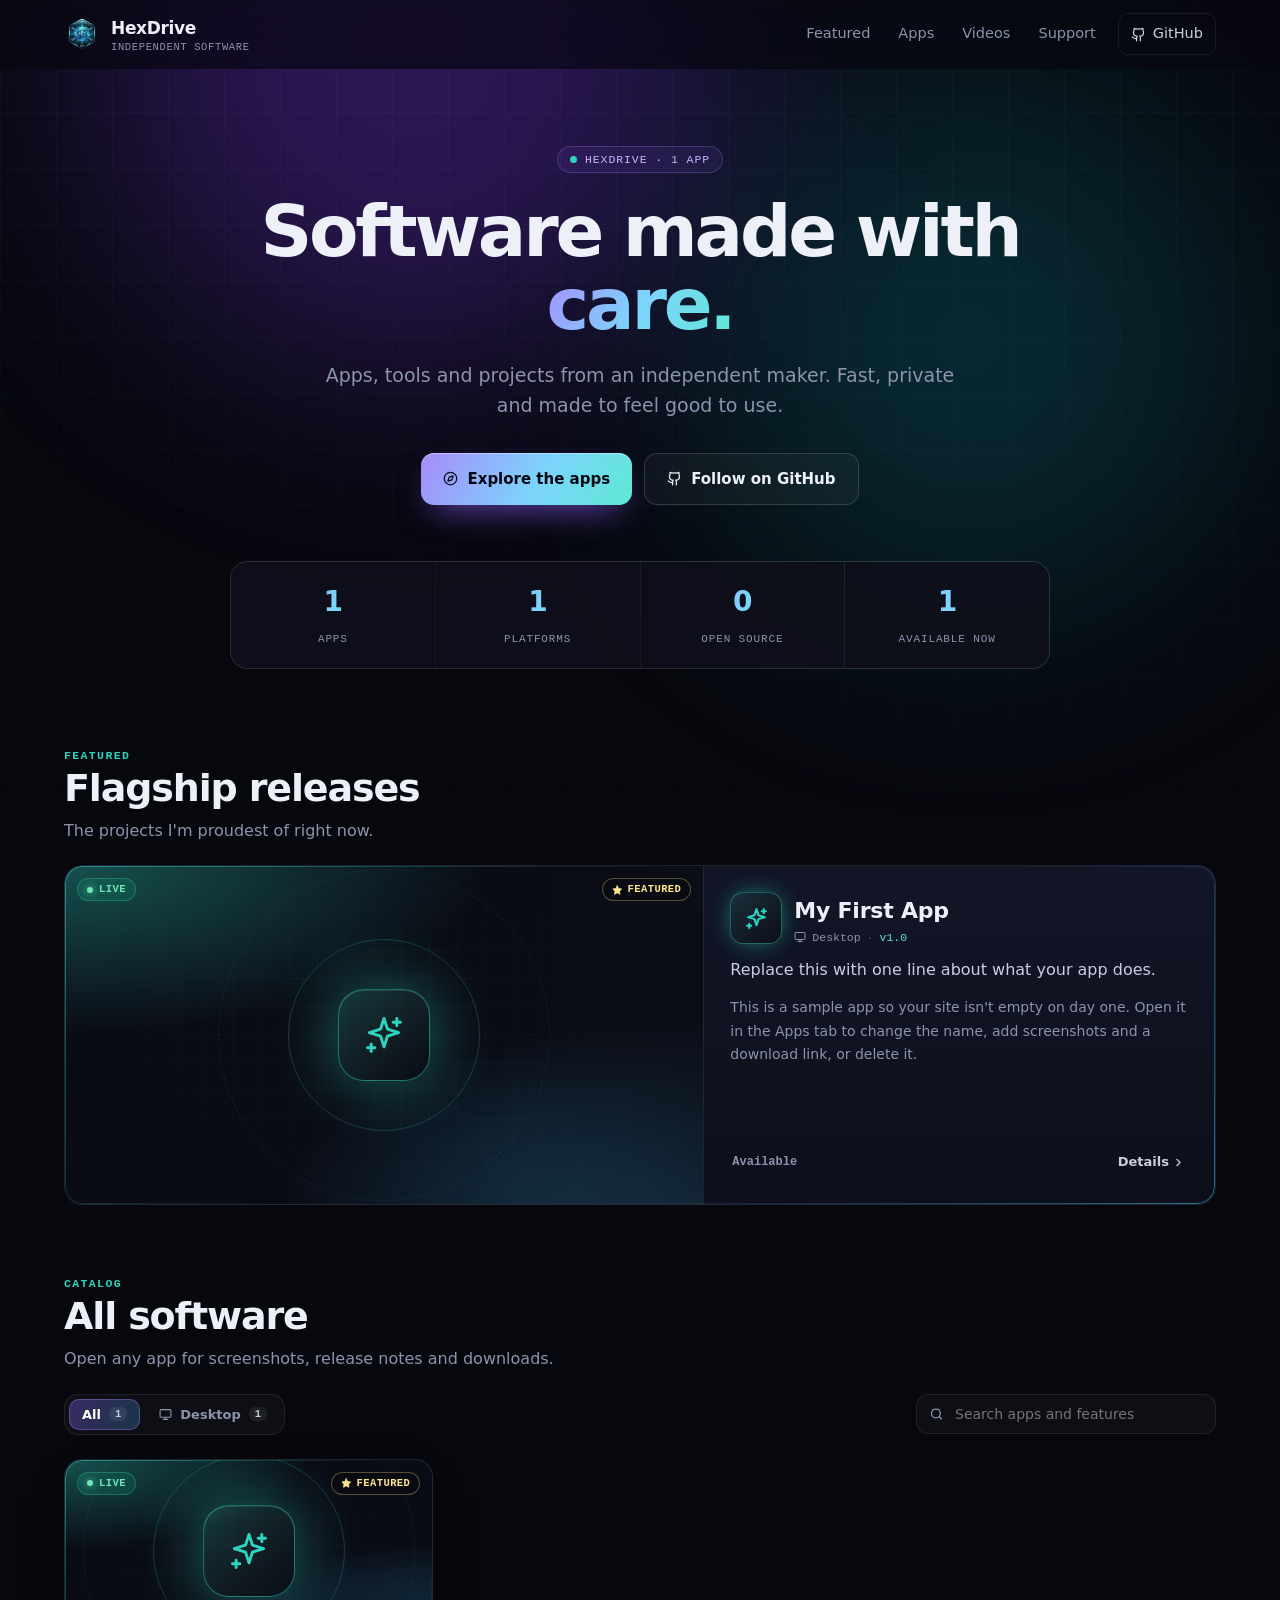
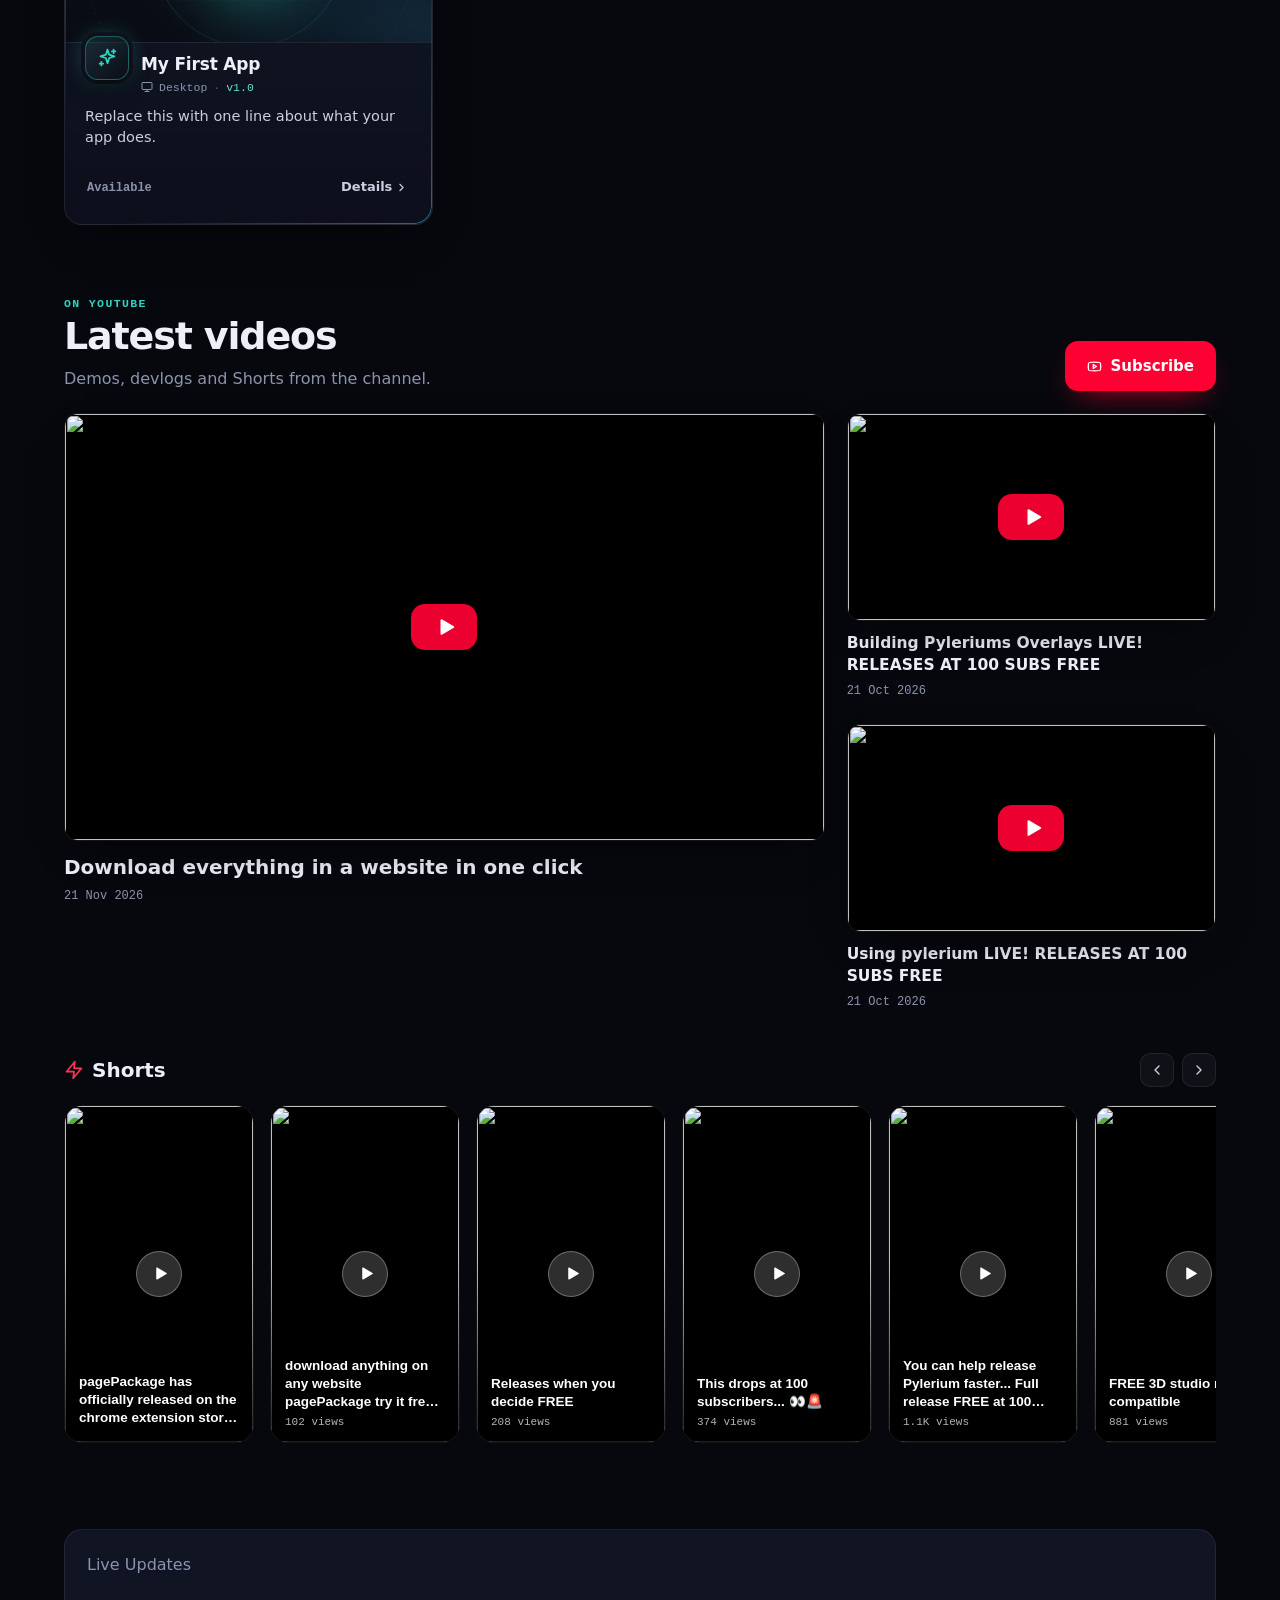
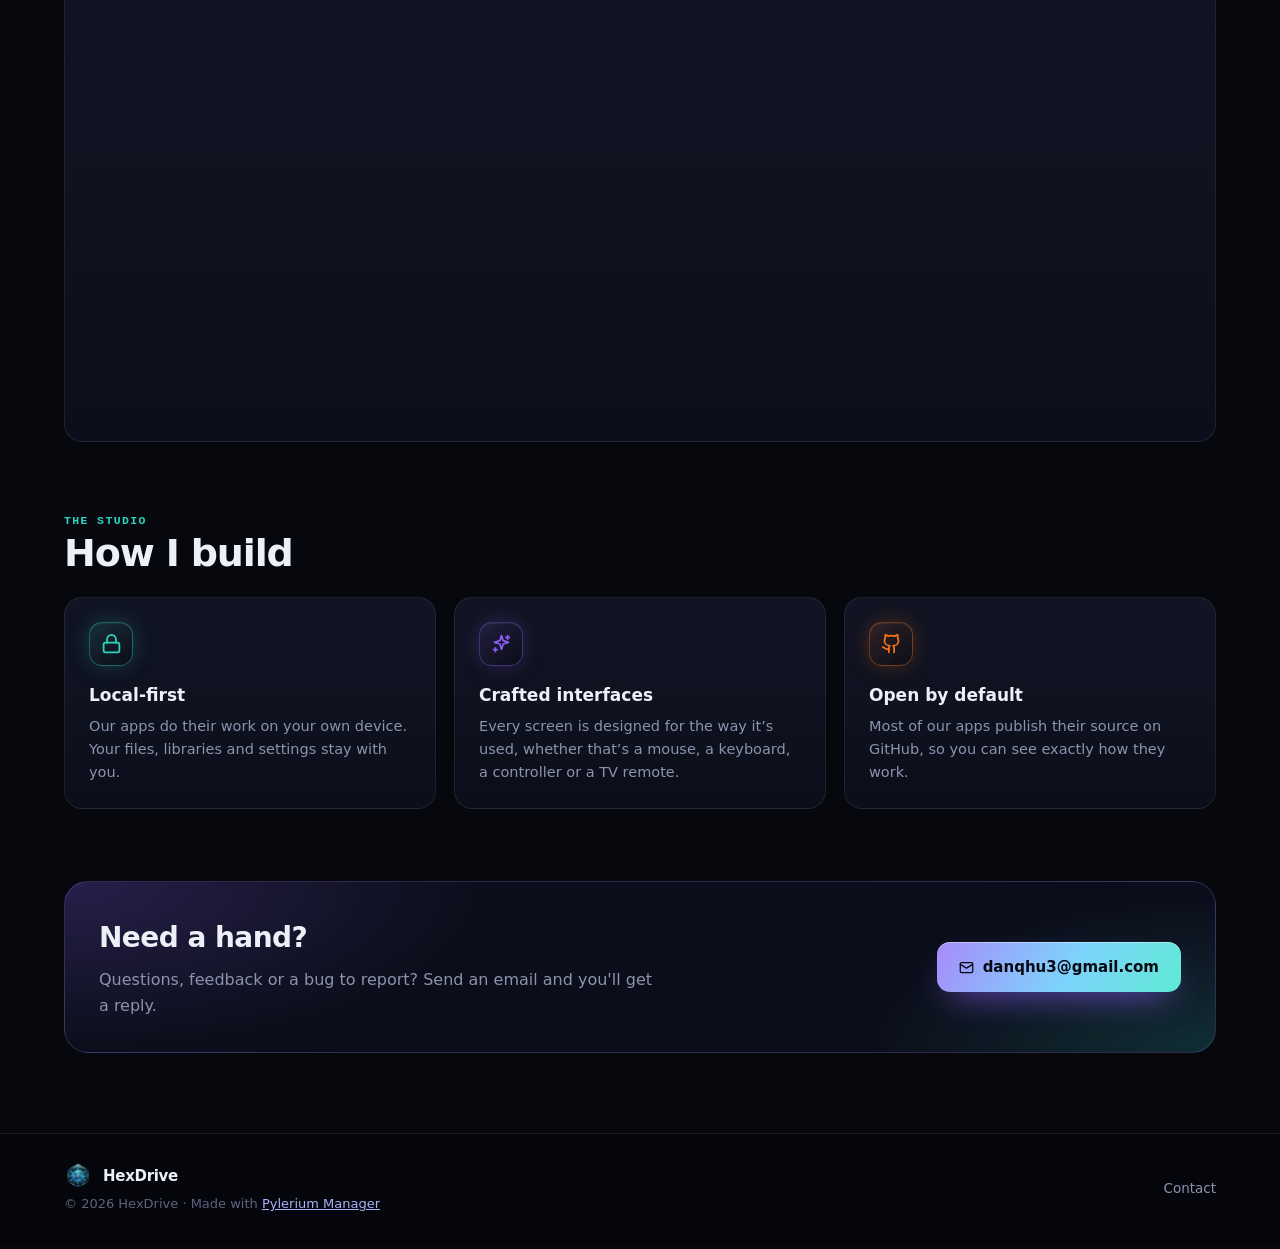
==== commit 873c14c6: "Update Embeds, YouTube videos" ====
--- a/index.html
+++ b/index.html
@@ -93,9 +93,9 @@
 
 <section class="block wrap" id="videos"><div class="sec-head reveal"><div><div class="kicker">On YouTube</div><h2>Latest videos</h2><p>Demos, devlogs and Shorts from the channel.</p></div><a class="btn yt" href="https://www.youtube.com/channel/UC8E2yZSD4CZymtfRd-AGMDQ?sub_confirmation=1" target="_blank" rel="noopener"><svg class="i" viewBox="0 0 24 24" fill="none" stroke="currentColor" stroke-width="2" stroke-linecap="round" stroke-linejoin="round" aria-hidden="true"><path d="M2.5 17a24 24 0 0 1 0-10 2 2 0 0 1 1.4-1.4 49.6 49.6 0 0 1 16.2 0A2 2 0 0 1 21.5 7a24 24 0 0 1 0 10 2 2 0 0 1-1.4 1.4 49.6 49.6 0 0 1-16.2 0A2 2 0 0 1 2.5 17"/><path d="m10 15 5-3-5-3z"/></svg>Subscribe</a></div>
       <div class="vgrid reveal"><article class="vcard"><button type="button" class="yt-lite" data-yt="ub7V8bXUQK8" aria-label="Play Download everything in a website in one click"><img src="https://i.ytimg.com/vi/ub7V8bXUQK8/maxresdefault.jpg" onerror="this.onerror=null;this.src='https://i.ytimg.com/vi/ub7V8bXUQK8/hqdefault.jpg'" alt="" loading="lazy"><span class="yt-play"><svg class="i" viewBox="0 0 24 24" fill="none" stroke="currentColor" stroke-width="2" stroke-linecap="round" stroke-linejoin="round" aria-hidden="true"><path d="M7 4.5v15l13-7.5z" fill="currentColor"/></svg></span></button><div class="vmeta"><h3>Download everything in a website in one click</h3><span>21 Nov 2026</span></div></article><article class="vcard"><button type="button" class="yt-lite" data-yt="NQ5NACCR3s4" aria-label="Play Building Pyleriums Overlays LIVE! RELEASES AT 100 SUBS FREE"><img src="https://i.ytimg.com/vi/NQ5NACCR3s4/maxresdefault.jpg" onerror="this.onerror=null;this.src='https://i.ytimg.com/vi/NQ5NACCR3s4/hqdefault.jpg'" alt="" loading="lazy"><span class="yt-play"><svg class="i" viewBox="0 0 24 24" fill="none" stroke="currentColor" stroke-width="2" stroke-linecap="round" stroke-linejoin="round" aria-hidden="true"><path d="M7 4.5v15l13-7.5z" fill="currentColor"/></svg></span></button><div class="vmeta"><h3>Building Pyleriums Overlays LIVE! RELEASES AT 100 SUBS FREE</h3><span>21 Oct 2026</span></div></article><article class="vcard"><button type="button" class="yt-lite" data-yt="sr7pahuzaJA" aria-label="Play Using pylerium LIVE! RELEASES AT 100 SUBS FREE"><img src="https://i.ytimg.com/vi/sr7pahuzaJA/maxresdefault.jpg" onerror="this.onerror=null;this.src='https://i.ytimg.com/vi/sr7pahuzaJA/hqdefault.jpg'" alt="" loading="lazy"><span class="yt-play"><svg class="i" viewBox="0 0 24 24" fill="none" stroke="currentColor" stroke-width="2" stroke-linecap="round" stroke-linejoin="round" aria-hidden="true"><path d="M7 4.5v15l13-7.5z" fill="currentColor"/></svg></span></button><div class="vmeta"><h3>Using pylerium LIVE! RELEASES AT 100 SUBS FREE</h3><span>21 Oct 2026</span></div></article></div>
-      <div class="shorts-head reveal"><h3><svg class="i" viewBox="0 0 24 24" fill="none" stroke="currentColor" stroke-width="2" stroke-linecap="round" stroke-linejoin="round" aria-hidden="true"><path d="M13 2 3 14h9l-1 8 10-12h-9z"/></svg>Shorts</h3><div class="rail-btns"><button type="button" class="ibtn" data-rail="-1" aria-label="Scroll left"><svg class="i" viewBox="0 0 24 24" fill="none" stroke="currentColor" stroke-width="2" stroke-linecap="round" stroke-linejoin="round" aria-hidden="true"><path d="m15 18-6-6 6-6"/></svg></button><button type="button" class="ibtn" data-rail="1" aria-label="Scroll right"><svg class="i" viewBox="0 0 24 24" fill="none" stroke="currentColor" stroke-width="2" stroke-linecap="round" stroke-linejoin="round" aria-hidden="true"><path d="m9 18 6-6-6-6"/></svg></button></div></div><div class="shorts reveal" id="shorts"><button type="button" class="scard" data-short="3qc_If8pRko" aria-label="Play Coming to all extension stores."><img src="https://i.ytimg.com/vi/3qc_If8pRko/oardefault.jpg" onerror="this.onerror=null;this.src='https://i.ytimg.com/vi/3qc_If8pRko/hqdefault.jpg'" alt="" loading="lazy"><span class="s-ov"><span class="yt-play sm"><svg class="i" viewBox="0 0 24 24" fill="none" stroke="currentColor" stroke-width="2" stroke-linecap="round" stroke-linejoin="round" aria-hidden="true"><path d="M7 4.5v15l13-7.5z" fill="currentColor"/></svg></span><b>Coming to all extension stores.</b></span></button><button type="button" class="scard" data-short="dC7wnXPcgkE" aria-label="Play download anything on any website pagePackage try it free soon currently in verification #shortsfeed"><img src="https://i.ytimg.com/vi/dC7wnXPcgkE/oardefault.jpg" onerror="this.onerror=null;this.src='https://i.ytimg.com/vi/dC7wnXPcgkE/hqdefault.jpg'" alt="" loading="lazy"><span class="s-ov"><span class="yt-play sm"><svg class="i" viewBox="0 0 24 24" fill="none" stroke="currentColor" stroke-width="2" stroke-linecap="round" stroke-linejoin="round" aria-hidden="true"><path d="M7 4.5v15l13-7.5z" fill="currentColor"/></svg></span><b>download anything on any website pagePackage try it free soon currently in verification</b><small>102 views</small></span></button><button type="button" class="scard" data-short="yQ828rynnoc" aria-label="Play Releases when you decide FREE #roadto100subs #editing #release"><img src="https://i.ytimg.com/vi/yQ828rynnoc/oardefault.jpg" onerror="this.onerror=null;this.src='https://i.ytimg.com/vi/yQ828rynnoc/hqdefault.jpg'" alt="" loading="lazy"><span class="s-ov"><span class="yt-play sm"><svg class="i" viewBox="0 0 24 24" fill="none" stroke="currentColor" stroke-width="2" stroke-linecap="round" stroke-linejoin="round" aria-hidden="true"><path d="M7 4.5v15l13-7.5z" fill="currentColor"/></svg></span><b>Releases when you decide FREE</b><small>208 views</small></span></button><button type="button" class="scard" data-short="5UFy2IrTiHY" aria-label="Play This drops at 100 subscribers... 👀🚨 #youtube #newvideo #viralfeed #shortsfeed #explore"><img src="https://i.ytimg.com/vi/5UFy2IrTiHY/oardefault.jpg" onerror="this.onerror=null;this.src='https://i.ytimg.com/vi/5UFy2IrTiHY/hqdefault.jpg'" alt="" loading="lazy"><span class="s-ov"><span class="yt-play sm"><svg class="i" viewBox="0 0 24 24" fill="none" stroke="currentColor" stroke-width="2" stroke-linecap="round" stroke-linejoin="round" aria-hidden="true"><path d="M7 4.5v15l13-7.5z" fill="currentColor"/></svg></span><b>This drops at 100 subscribers... 👀🚨</b><small>374 views</small></span></button><button type="button" class="scard" data-short="9n2jQedYceQ" aria-label="Play You can help release Pylerium faster... Full release FREE at 100 subs 👇👇 #editing"><img src="https://i.ytimg.com/vi/9n2jQedYceQ/oardefault.jpg" onerror="this.onerror=null;this.src='https://i.ytimg.com/vi/9n2jQedYceQ/hqdefault.jpg'" alt="" loading="lazy"><span class="s-ov"><span class="yt-play sm"><svg class="i" viewBox="0 0 24 24" fill="none" stroke="currentColor" stroke-width="2" stroke-linecap="round" stroke-linejoin="round" aria-hidden="true"><path d="M7 4.5v15l13-7.5z" fill="currentColor"/></svg></span><b>You can help release Pylerium faster... Full release FREE at 100 subs 👇👇</b><small>1.1K views</small></span></button><button type="button" class="scard" data-short="QxYCjozg6Zg" aria-label="Play FREE 3D studio mobile compatible #mobile #editing"><img src="https://i.ytimg.com/vi/QxYCjozg6Zg/oardefault.jpg" onerror="this.onerror=null;this.src='https://i.ytimg.com/vi/QxYCjozg6Zg/hqdefault.jpg'" alt="" loading="lazy"><span class="s-ov"><span class="yt-play sm"><svg class="i" viewBox="0 0 24 24" fill="none" stroke="currentColor" stroke-width="2" stroke-linecap="round" stroke-linejoin="round" aria-hidden="true"><path d="M7 4.5v15l13-7.5z" fill="currentColor"/></svg></span><b>FREE 3D studio mobile compatible</b><small>881 views</small></span></button></div>
+      <div class="shorts-head reveal"><h3><svg class="i" viewBox="0 0 24 24" fill="none" stroke="currentColor" stroke-width="2" stroke-linecap="round" stroke-linejoin="round" aria-hidden="true"><path d="M13 2 3 14h9l-1 8 10-12h-9z"/></svg>Shorts</h3><div class="rail-btns"><button type="button" class="ibtn" data-rail="-1" aria-label="Scroll left"><svg class="i" viewBox="0 0 24 24" fill="none" stroke="currentColor" stroke-width="2" stroke-linecap="round" stroke-linejoin="round" aria-hidden="true"><path d="m15 18-6-6 6-6"/></svg></button><button type="button" class="ibtn" data-rail="1" aria-label="Scroll right"><svg class="i" viewBox="0 0 24 24" fill="none" stroke="currentColor" stroke-width="2" stroke-linecap="round" stroke-linejoin="round" aria-hidden="true"><path d="m9 18 6-6-6-6"/></svg></button></div></div><div class="shorts reveal" id="shorts"><button type="button" class="scard" data-short="3qc_If8pRko" aria-label="Play pagePackage has officially released on the chrome extension store download NOW! link in description"><img src="https://i.ytimg.com/vi/3qc_If8pRko/oardefault.jpg" onerror="this.onerror=null;this.src='https://i.ytimg.com/vi/3qc_If8pRko/hqdefault.jpg'" alt="" loading="lazy"><span class="s-ov"><span class="yt-play sm"><svg class="i" viewBox="0 0 24 24" fill="none" stroke="currentColor" stroke-width="2" stroke-linecap="round" stroke-linejoin="round" aria-hidden="true"><path d="M7 4.5v15l13-7.5z" fill="currentColor"/></svg></span><b>pagePackage has officially released on the chrome extension store download NOW! link in description</b></span></button><button type="button" class="scard" data-short="dC7wnXPcgkE" aria-label="Play download anything on any website pagePackage try it free soon currently in verification #shortsfeed"><img src="https://i.ytimg.com/vi/dC7wnXPcgkE/oardefault.jpg" onerror="this.onerror=null;this.src='https://i.ytimg.com/vi/dC7wnXPcgkE/hqdefault.jpg'" alt="" loading="lazy"><span class="s-ov"><span class="yt-play sm"><svg class="i" viewBox="0 0 24 24" fill="none" stroke="currentColor" stroke-width="2" stroke-linecap="round" stroke-linejoin="round" aria-hidden="true"><path d="M7 4.5v15l13-7.5z" fill="currentColor"/></svg></span><b>download anything on any website pagePackage try it free soon currently in verification</b><small>102 views</small></span></button><button type="button" class="scard" data-short="yQ828rynnoc" aria-label="Play Releases when you decide FREE #roadto100subs #editing #release"><img src="https://i.ytimg.com/vi/yQ828rynnoc/oardefault.jpg" onerror="this.onerror=null;this.src='https://i.ytimg.com/vi/yQ828rynnoc/hqdefault.jpg'" alt="" loading="lazy"><span class="s-ov"><span class="yt-play sm"><svg class="i" viewBox="0 0 24 24" fill="none" stroke="currentColor" stroke-width="2" stroke-linecap="round" stroke-linejoin="round" aria-hidden="true"><path d="M7 4.5v15l13-7.5z" fill="currentColor"/></svg></span><b>Releases when you decide FREE</b><small>208 views</small></span></button><button type="button" class="scard" data-short="5UFy2IrTiHY" aria-label="Play This drops at 100 subscribers... 👀🚨 #youtube #newvideo #viralfeed #shortsfeed #explore"><img src="https://i.ytimg.com/vi/5UFy2IrTiHY/oardefault.jpg" onerror="this.onerror=null;this.src='https://i.ytimg.com/vi/5UFy2IrTiHY/hqdefault.jpg'" alt="" loading="lazy"><span class="s-ov"><span class="yt-play sm"><svg class="i" viewBox="0 0 24 24" fill="none" stroke="currentColor" stroke-width="2" stroke-linecap="round" stroke-linejoin="round" aria-hidden="true"><path d="M7 4.5v15l13-7.5z" fill="currentColor"/></svg></span><b>This drops at 100 subscribers... 👀🚨</b><small>374 views</small></span></button><button type="button" class="scard" data-short="9n2jQedYceQ" aria-label="Play You can help release Pylerium faster... Full release FREE at 100 subs 👇👇 #editing"><img src="https://i.ytimg.com/vi/9n2jQedYceQ/oardefault.jpg" onerror="this.onerror=null;this.src='https://i.ytimg.com/vi/9n2jQedYceQ/hqdefault.jpg'" alt="" loading="lazy"><span class="s-ov"><span class="yt-play sm"><svg class="i" viewBox="0 0 24 24" fill="none" stroke="currentColor" stroke-width="2" stroke-linecap="round" stroke-linejoin="round" aria-hidden="true"><path d="M7 4.5v15l13-7.5z" fill="currentColor"/></svg></span><b>You can help release Pylerium faster... Full release FREE at 100 subs 👇👇</b><small>1.1K views</small></span></button><button type="button" class="scard" data-short="QxYCjozg6Zg" aria-label="Play FREE 3D studio mobile compatible #mobile #editing"><img src="https://i.ytimg.com/vi/QxYCjozg6Zg/oardefault.jpg" onerror="this.onerror=null;this.src='https://i.ytimg.com/vi/QxYCjozg6Zg/hqdefault.jpg'" alt="" loading="lazy"><span class="s-ov"><span class="yt-play sm"><svg class="i" viewBox="0 0 24 24" fill="none" stroke="currentColor" stroke-width="2" stroke-linecap="round" stroke-linejoin="round" aria-hidden="true"><path d="M7 4.5v15l13-7.5z" fill="currentColor"/></svg></span><b>FREE 3D studio mobile compatible</b><small>881 views</small></span></button></div>
     </section>
-
+<section class="block wrap" id="embeds"><div class="embed-block w-full reveal"><p>Live Updates</p><div class="embed-box"><iframe src="https://discord.com/widget?id=1573596105663451357&theme=dark" width="100%" height="420" allowtransparency="true" frameborder="0" sandbox="allow-popups allow-popups-to-escape-sandbox allow-same-origin allow-scripts"></iframe></div></div></section>
 <section class="block wrap" id="studio"><div class="sec-head reveal"><div><div class="kicker">The studio</div><h2>How I build</h2></div></div>
       <div class="principles"><div class="pr reveal" style="--a1:#2DD4BF;--a2:#38BDF8"><span class="app-ico"><svg class="i" viewBox="0 0 24 24" fill="none" stroke="currentColor" stroke-width="2" stroke-linecap="round" stroke-linejoin="round" aria-hidden="true"><rect x="3" y="11" width="18" height="11" rx="2"/><path d="M7 11V7a5 5 0 0 1 10 0v4"/></svg></span><h3>Local-first</h3><p>Our apps do their work on your own device. Your files, libraries and settings stay with you.</p></div><div class="pr reveal" style="--a1:#8B5CF6;--a2:#6366F1"><span class="app-ico"><svg class="i" viewBox="0 0 24 24" fill="none" stroke="currentColor" stroke-width="2" stroke-linecap="round" stroke-linejoin="round" aria-hidden="true"><path d="M12 3l1.9 5.8L20 10.7l-6.1 1.9L12 18.5l-1.9-5.9L4 10.7l6.1-1.9z"/><path d="M19 3v4M17 5h4M5 17v4M3 19h4"/></svg></span><h3>Crafted interfaces</h3><p>Every screen is designed for the way it’s used, whether that’s a mouse, a keyboard, a controller or a TV remote.</p></div><div class="pr reveal" style="--a1:#F97316;--a2:#22D3EE"><span class="app-ico"><svg class="i" viewBox="0 0 24 24" fill="none" stroke="currentColor" stroke-width="2" stroke-linecap="round" stroke-linejoin="round" aria-hidden="true"><path d="M15 22v-4a4.8 4.8 0 0 0-1-3.5c3 0 6-2 6-5.5.08-1.25-.27-2.48-1-3.5.28-1.15.28-2.35 0-3.5 0 0-1 0-3 1.5-2.64-.5-5.36-.5-8 0C6 2 5 2 5 2c-.3 1.15-.3 2.35 0 3.5A5.4 5.4 0 0 0 4 9c0 3.5 3 5.5 6 5.5-.39.49-.68 1.05-.85 1.65-.17.6-.22 1.23-.15 1.85v4"/><path d="M9 18c-4.51 2-5-2-7-2"/></svg></span><h3>Open by default</h3><p>Most of our apps publish their source on GitHub, so you can see exactly how they work.</p></div></div></section>
 <section class="block wrap" id="support"><div class="support reveal">
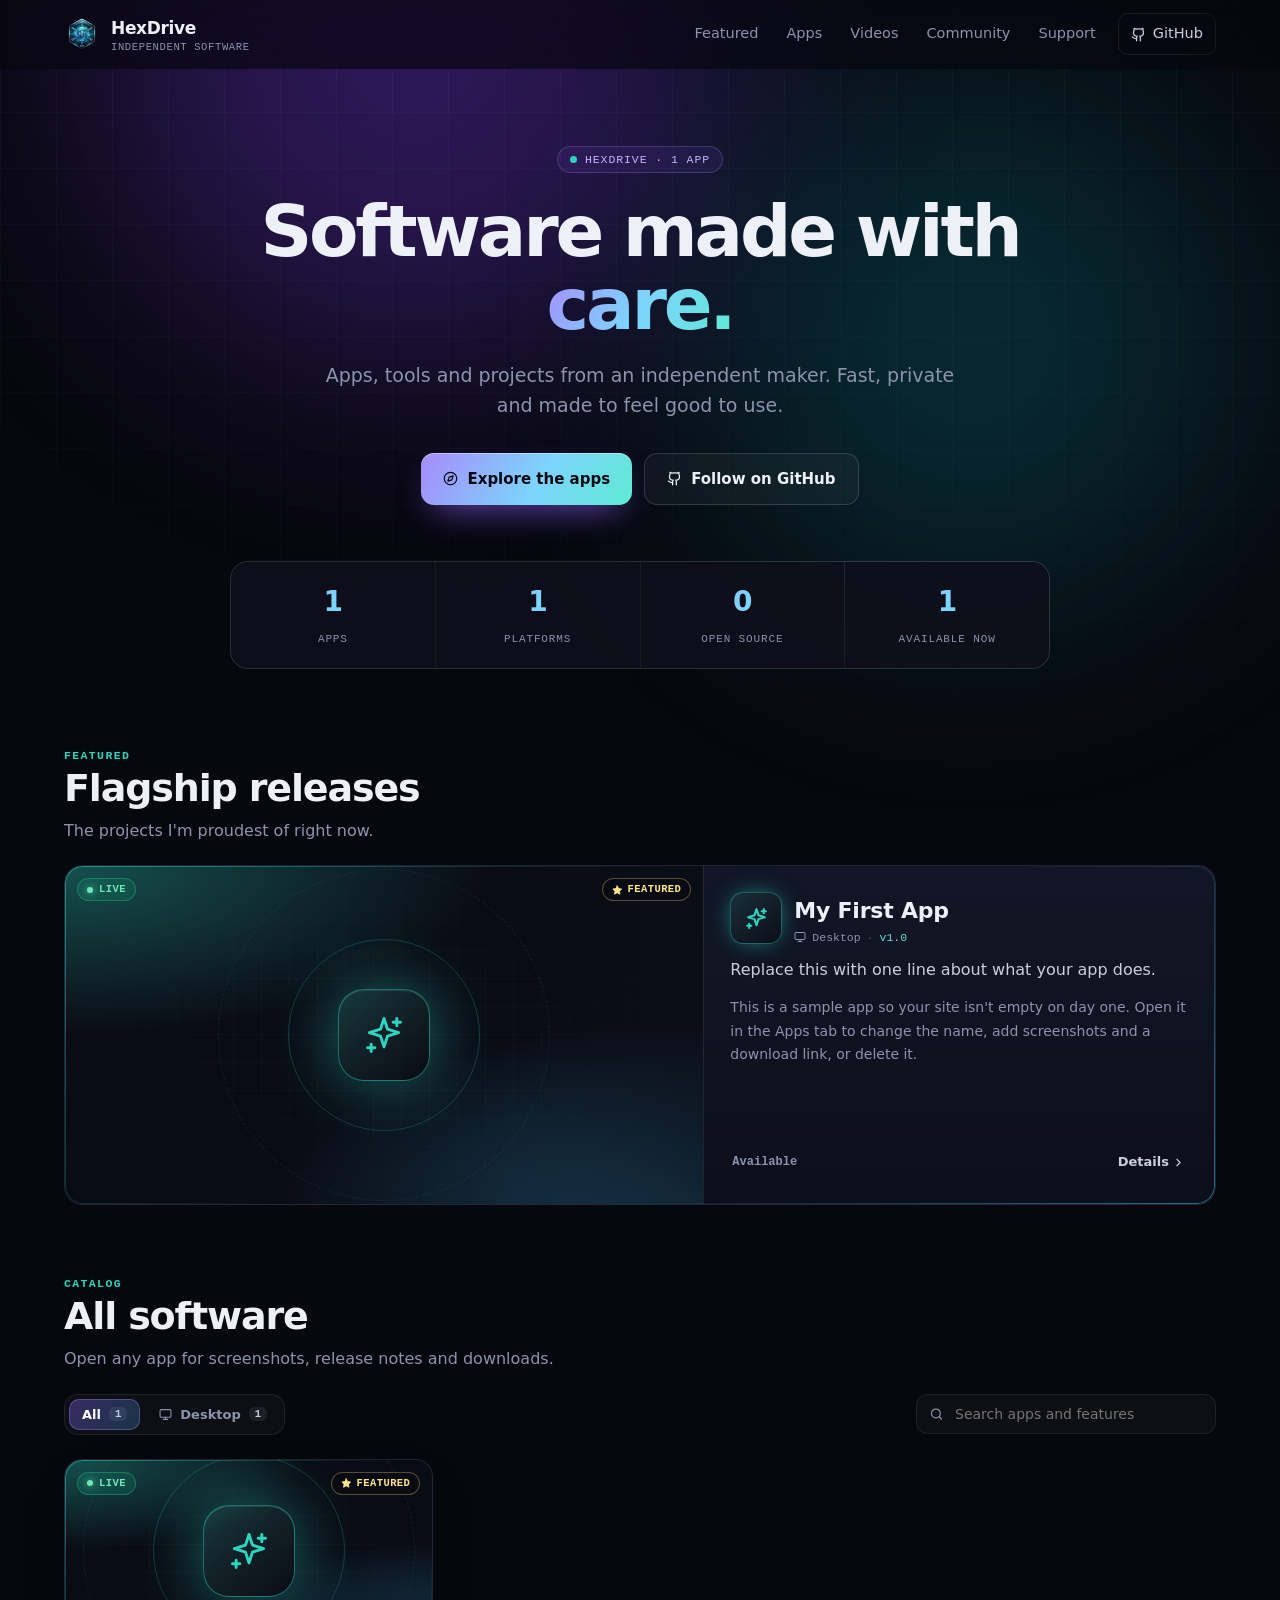
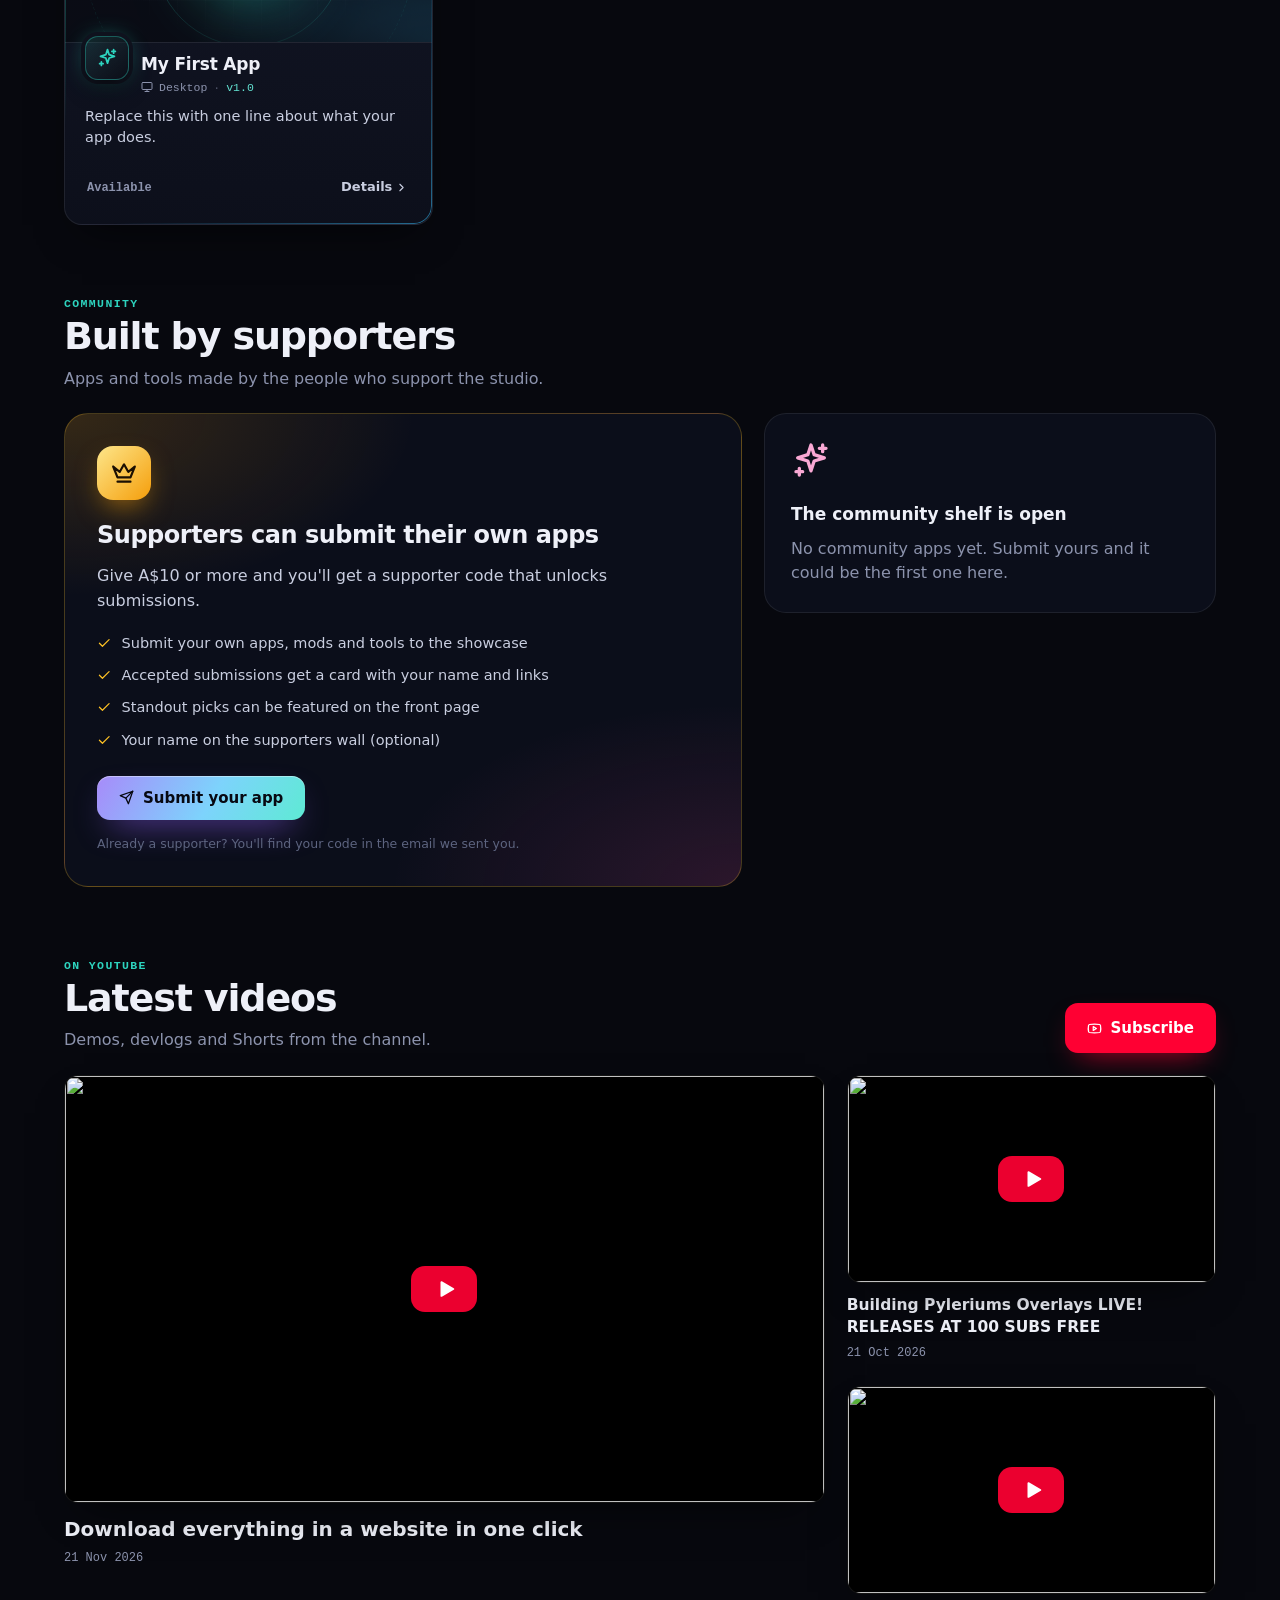
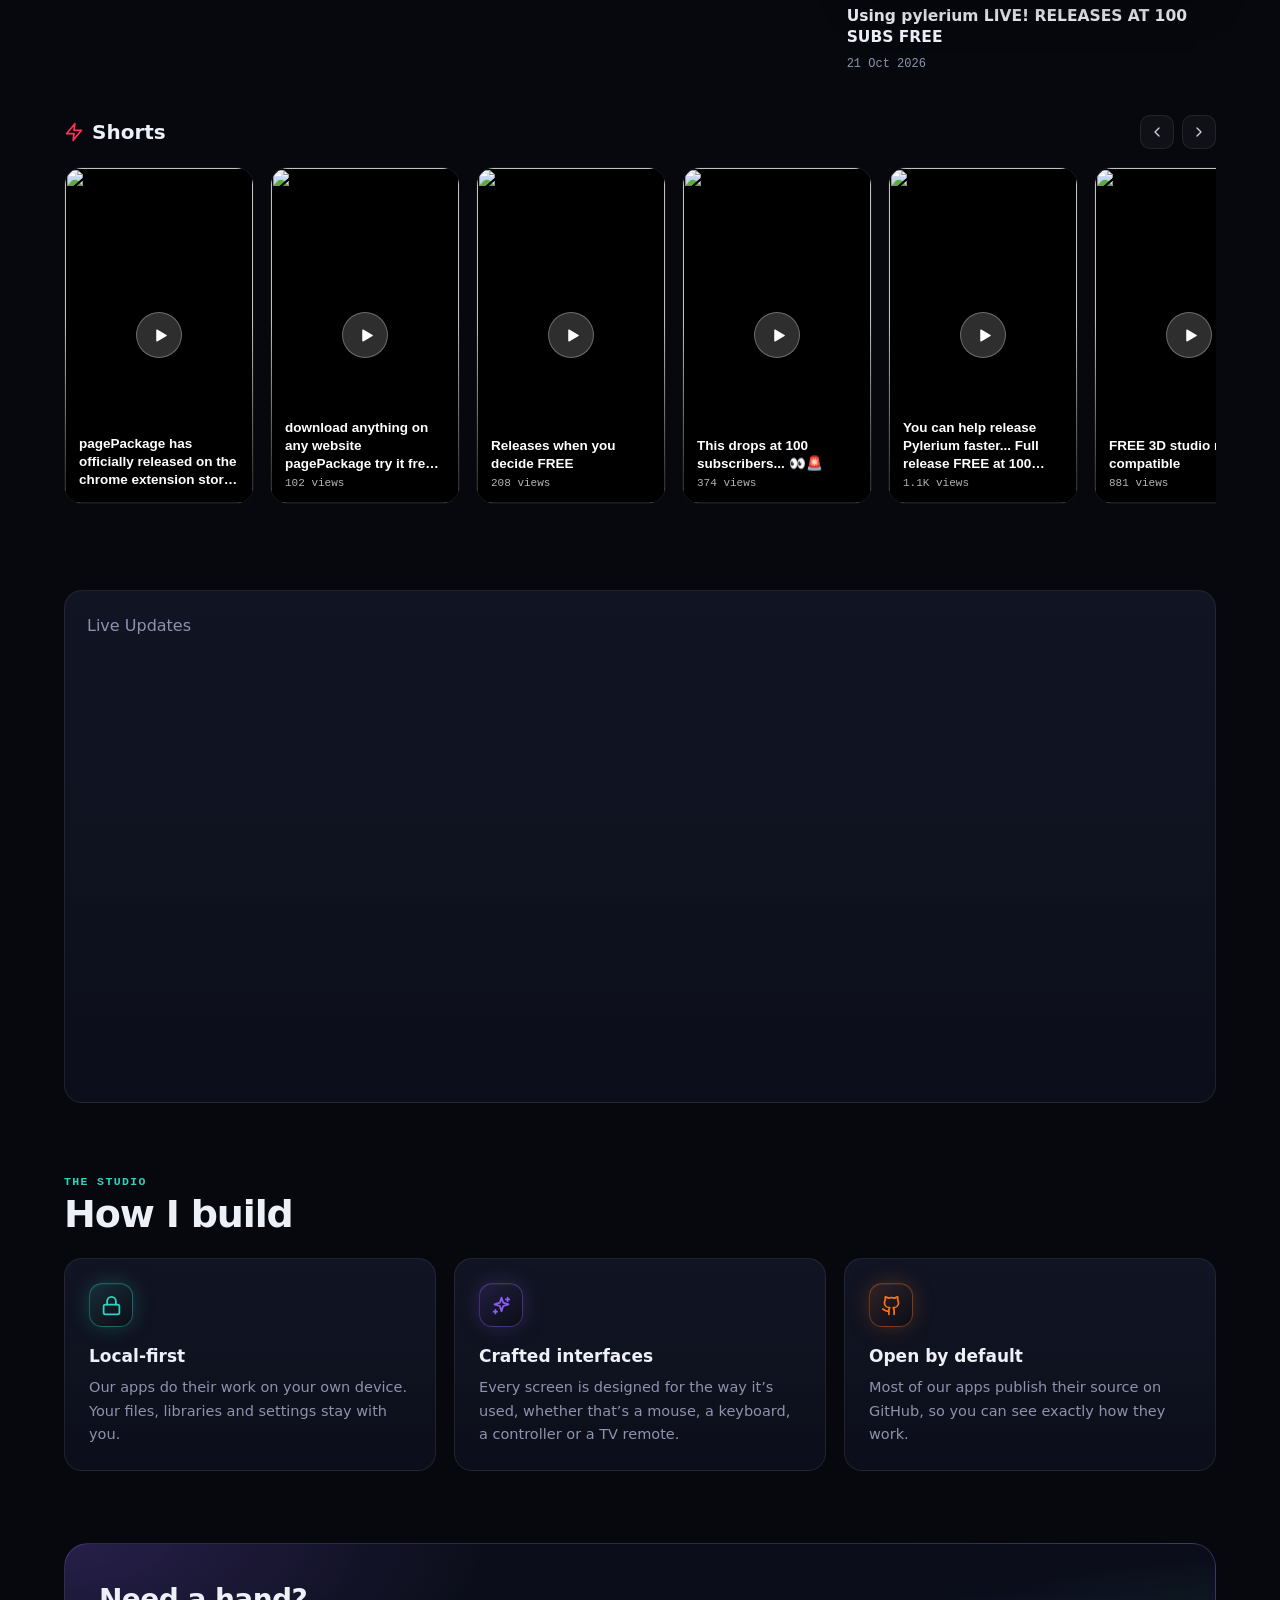
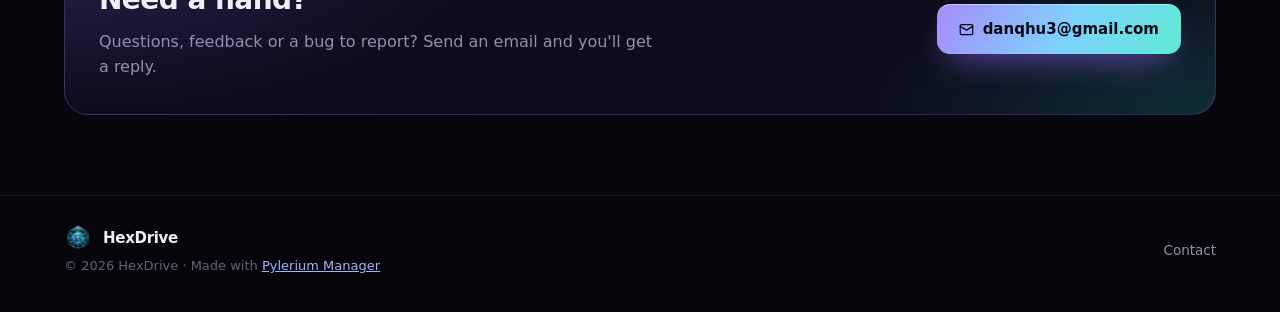
==== commit e77a9b8c: "Update Sections, Supply caffeine button, Community settings, YouTube videos, Supporter codes" ====
--- a/index.html
+++ b/index.html
@@ -15,8 +15,8 @@
 <meta property="og:url" content="https://sh1tmunch3r.github.io/PixelTrade/">
 
 <meta name="twitter:card" content="summary_large_image">
-<link rel="stylesheet" href="css/showcase.css?v=0699ce6ed1">
-<link rel="stylesheet" href="css/studio.css?v=31c11aadf0">
+<link rel="stylesheet" href="css/showcase.css?v=895a82e6ec">
+<link rel="stylesheet" href="css/studio.css?v=05972047d1">
 </head>
 <body class="home">
 <div class="ambient" aria-hidden="true"><span class="orb o1"></span><span class="orb o2"></span><span class="orb o3"></span><span class="gridlines"></span></div>
@@ -26,7 +26,7 @@
     <a class="brand" href="./"><img class="mark" src="assets/brand/logo-mwrnjsk7.png" alt="" width="44" height="44"><span>HexDrive<small>Independent software</small></span></a>
     <button class="menu-btn" type="button" aria-label="Menu"><svg class="i" viewBox="0 0 24 24" fill="none" stroke="currentColor" stroke-width="2" stroke-linecap="round" stroke-linejoin="round" aria-hidden="true"><path d="M4 6h16M4 12h16M4 18h16"/></svg></button>
     <nav class="nav-links">
-      <a href="#featured">Featured</a><a href="#apps">Apps</a><a href="#videos">Videos</a><a href="#support">Support</a>
+      <a href="#featured">Featured</a><a href="#apps">Apps</a><a href="#videos">Videos</a><a href="#community">Community</a><a href="#support">Support</a>
       <a class="gh" href="https://github.com/Sh1tmunch3r" target="_blank" rel="noopener"><svg class="i" viewBox="0 0 24 24" fill="none" stroke="currentColor" stroke-width="2" stroke-linecap="round" stroke-linejoin="round" aria-hidden="true"><path d="M15 22v-4a4.8 4.8 0 0 0-1-3.5c3 0 6-2 6-5.5.08-1.25-.27-2.48-1-3.5.28-1.15.28-2.35 0-3.5 0 0-1 0-3 1.5-2.64-.5-5.36-.5-8 0C6 2 5 2 5 2c-.3 1.15-.3 2.35 0 3.5A5.4 5.4 0 0 0 4 9c0 3.5 3 5.5 6 5.5-.39.49-.68 1.05-.85 1.65-.17.6-.22 1.23-.15 1.85v4"/><path d="M9 18c-4.51 2-5-2-7-2"/></svg>GitHub</a>
       
     </nav>
@@ -90,6 +90,21 @@
   </div>
 </article></div>
     <div class="empty" id="empty"><p>No apps match that search.</p><button class="btn ghost" id="clear" type="button">Clear filters</button></div></section>
+<section class="block wrap" id="community"><div class="sec-head reveal"><div><div class="kicker">Community</div><h2>Built by supporters</h2><p>Apps and tools made by the people who support the studio.</p></div></div>
+      <div class="comm reveal">
+        <div class="comm-card">
+          <span class="comm-ico"><svg class="i" viewBox="0 0 24 24" fill="none" stroke="currentColor" stroke-width="2" stroke-linecap="round" stroke-linejoin="round" aria-hidden="true"><path d="m2 6 4 10h12l4-10-6 5-4-7-4 7z"/><path d="M6 20h12"/></svg></span>
+          <h3>Supporters can submit their own apps</h3>
+          <p>Give A$10 or more and you&#39;ll get a supporter code that unlocks submissions.</p>
+          <ul><li><svg class="i" viewBox="0 0 24 24" fill="none" stroke="currentColor" stroke-width="2" stroke-linecap="round" stroke-linejoin="round" aria-hidden="true"><path d="M20 6 9 17l-5-5"/></svg><span>Submit your own apps, mods and tools to the showcase</span></li><li><svg class="i" viewBox="0 0 24 24" fill="none" stroke="currentColor" stroke-width="2" stroke-linecap="round" stroke-linejoin="round" aria-hidden="true"><path d="M20 6 9 17l-5-5"/></svg><span>Accepted submissions get a card with your name and links</span></li><li><svg class="i" viewBox="0 0 24 24" fill="none" stroke="currentColor" stroke-width="2" stroke-linecap="round" stroke-linejoin="round" aria-hidden="true"><path d="M20 6 9 17l-5-5"/></svg><span>Standout picks can be featured on the front page</span></li><li><svg class="i" viewBox="0 0 24 24" fill="none" stroke="currentColor" stroke-width="2" stroke-linecap="round" stroke-linejoin="round" aria-hidden="true"><path d="M20 6 9 17l-5-5"/></svg><span>Your name on the supporters wall (optional)</span></li></ul>
+          <div class="comm-ctas"><button class="btn primary" type="button" data-submit><svg class="i" viewBox="0 0 24 24" fill="none" stroke="currentColor" stroke-width="2" stroke-linecap="round" stroke-linejoin="round" aria-hidden="true"><path d="m22 2-7 20-4-9-9-4z"/><path d="M22 2 11 13"/></svg>Submit your app</button></div>
+          <small class="fine">Already a supporter? You'll find your code in the email we sent you.</small>
+        </div>
+        <div class="comm-side">
+          <div class="comm-stat"><b class="grad-text"><svg class="i" viewBox="0 0 24 24" fill="none" stroke="currentColor" stroke-width="2" stroke-linecap="round" stroke-linejoin="round" aria-hidden="true"><path d="M12 3l1.9 5.8L20 10.7l-6.1 1.9L12 18.5l-1.9-5.9L4 10.7l6.1-1.9z"/><path d="M19 3v4M17 5h4M5 17v4M3 19h4"/></svg></b><strong>The community shelf is open</strong><span>No community apps yet. Submit yours and it could be the first one here.</span></div>
+          
+        </div>
+      </div></section>
 
 <section class="block wrap" id="videos"><div class="sec-head reveal"><div><div class="kicker">On YouTube</div><h2>Latest videos</h2><p>Demos, devlogs and Shorts from the channel.</p></div><a class="btn yt" href="https://www.youtube.com/channel/UC8E2yZSD4CZymtfRd-AGMDQ?sub_confirmation=1" target="_blank" rel="noopener"><svg class="i" viewBox="0 0 24 24" fill="none" stroke="currentColor" stroke-width="2" stroke-linecap="round" stroke-linejoin="round" aria-hidden="true"><path d="M2.5 17a24 24 0 0 1 0-10 2 2 0 0 1 1.4-1.4 49.6 49.6 0 0 1 16.2 0A2 2 0 0 1 21.5 7a24 24 0 0 1 0 10 2 2 0 0 1-1.4 1.4 49.6 49.6 0 0 1-16.2 0A2 2 0 0 1 2.5 17"/><path d="m10 15 5-3-5-3z"/></svg>Subscribe</a></div>
       <div class="vgrid reveal"><article class="vcard"><button type="button" class="yt-lite" data-yt="ub7V8bXUQK8" aria-label="Play Download everything in a website in one click"><img src="https://i.ytimg.com/vi/ub7V8bXUQK8/maxresdefault.jpg" onerror="this.onerror=null;this.src='https://i.ytimg.com/vi/ub7V8bXUQK8/hqdefault.jpg'" alt="" loading="lazy"><span class="yt-play"><svg class="i" viewBox="0 0 24 24" fill="none" stroke="currentColor" stroke-width="2" stroke-linecap="round" stroke-linejoin="round" aria-hidden="true"><path d="M7 4.5v15l13-7.5z" fill="currentColor"/></svg></span></button><div class="vmeta"><h3>Download everything in a website in one click</h3><span>21 Nov 2026</span></div></article><article class="vcard"><button type="button" class="yt-lite" data-yt="NQ5NACCR3s4" aria-label="Play Building Pyleriums Overlays LIVE! RELEASES AT 100 SUBS FREE"><img src="https://i.ytimg.com/vi/NQ5NACCR3s4/maxresdefault.jpg" onerror="this.onerror=null;this.src='https://i.ytimg.com/vi/NQ5NACCR3s4/hqdefault.jpg'" alt="" loading="lazy"><span class="yt-play"><svg class="i" viewBox="0 0 24 24" fill="none" stroke="currentColor" stroke-width="2" stroke-linecap="round" stroke-linejoin="round" aria-hidden="true"><path d="M7 4.5v15l13-7.5z" fill="currentColor"/></svg></span></button><div class="vmeta"><h3>Building Pyleriums Overlays LIVE! RELEASES AT 100 SUBS FREE</h3><span>21 Oct 2026</span></div></article><article class="vcard"><button type="button" class="yt-lite" data-yt="sr7pahuzaJA" aria-label="Play Using pylerium LIVE! RELEASES AT 100 SUBS FREE"><img src="https://i.ytimg.com/vi/sr7pahuzaJA/maxresdefault.jpg" onerror="this.onerror=null;this.src='https://i.ytimg.com/vi/sr7pahuzaJA/hqdefault.jpg'" alt="" loading="lazy"><span class="yt-play"><svg class="i" viewBox="0 0 24 24" fill="none" stroke="currentColor" stroke-width="2" stroke-linecap="round" stroke-linejoin="round" aria-hidden="true"><path d="M7 4.5v15l13-7.5z" fill="currentColor"/></svg></span></button><div class="vmeta"><h3>Using pylerium LIVE! RELEASES AT 100 SUBS FREE</h3><span>21 Oct 2026</span></div></article></div>
@@ -116,8 +131,9 @@
 <dialog class="app-dlg form-dlg" id="submitDlg" aria-labelledby="sub-title"><button class="dlg-close" type="button" aria-label="Close"><svg class="i" viewBox="0 0 24 24" fill="none" stroke="currentColor" stroke-width="2" stroke-linecap="round" stroke-linejoin="round" aria-hidden="true"><path d="M18 6 6 18M6 6l12 12"/></svg></button><div class="dlg-scroll" id="submitBody"></div></dialog>
 
 <div class="toast" id="toast"></div>
-<script type="application/json" id="site-data">{"apps":[{"id":"my-first-app","name":"My First App","tagline":"Replace this with one line about what your app does.","description":"This is a sample app so your site isn't empty on day one. Open it in the Apps tab to change the name, add screenshots and a download link, or delete it.","category":"desktop","status":"live","version":"v1.0","platform":"Windows, macOS & Linux","featured":true,"accent":"studio","glyph":"sparkles","iconImage":"","cover":"","screenshots":[],"metricLabel":"","metricValue":"","techStack":[],"primaryLabel":"Download","primaryUrl":"","pageUrl":"","repoUrl":"","docsUrl":"","videoUrl":"","installCommand":"","features":["Fast and lightweight","Works offline","Free updates"],"embedTitle":"","embedCode":"","changelog":[{"ver":"v1.0","date":"","note":"First release."}],"community":false}],"categories":[{"id":"desktop","label":"Desktop","icon":"monitor"},{"id":"web","label":"Web","icon":"globe"},{"id":"extension","label":"Browser extensions","icon":"chrome"},{"id":"mobile","label":"Mobile & TV","icon":"tv"},{"id":"mods","label":"Games & mods","icon":"gamepad"},{"id":"devtools","label":"Developer tools","icon":"terminal"}],"socials":[],"supportEmail":"danqhu3@gmail.com","donate":null,"brand":"HexDrive","community":null,"siteUrl":"https://sh1tmunch3r.github.io/PixelTrade"}</script>
+<script type="application/json" id="site-data">{"apps":[{"id":"my-first-app","name":"My First App","tagline":"Replace this with one line about what your app does.","description":"This is a sample app so your site isn't empty on day one. Open it in the Apps tab to change the name, add screenshots and a download link, or delete it.","category":"desktop","status":"live","version":"v1.0","platform":"Windows, macOS & Linux","featured":true,"accent":"studio","glyph":"sparkles","iconImage":"","cover":"","screenshots":[],"metricLabel":"","metricValue":"","techStack":[],"primaryLabel":"Download","primaryUrl":"","pageUrl":"","repoUrl":"","docsUrl":"","videoUrl":"","installCommand":"","features":["Fast and lightweight","Works offline","Free updates"],"embedTitle":"","embedCode":"","changelog":[{"ver":"v1.0","date":"","note":"First release."}],"community":false}],"categories":[{"id":"desktop","label":"Desktop","icon":"monitor"},{"id":"web","label":"Web","icon":"globe"},{"id":"extension","label":"Browser extensions","icon":"chrome"},{"id":"mobile","label":"Mobile & TV","icon":"tv"},{"id":"mods","label":"Games & mods","icon":"gamepad"},{"id":"devtools","label":"Developer tools","icon":"terminal"}],"socials":[],"supportEmail":"danqhu3@gmail.com","donate":null,"brand":"HexDrive","community":{"salt":"b6add5392bd76efc7bbd268e","repo":"Sh1tmunch3r/PixelTrade","threshold":10,"currency":"AUD","prefix":"CAFE","codes":[],"email":"danqhu3@gmail.com"},"perks":null,"siteUrl":"https://sh1tmunch3r.github.io/PixelTrade"}</script>
 <script>window.SITE_BASE="";</script>
-<script type="module" src="js/studio.js?v=8c10d44615"></script>
+<script type="module" src="js/studio.js?v=729a62f0a7"></script>
+
 </body>
 </html>
--- a/css/showcase.css
+++ b/css/showcase.css
@@ -240,46 +240,74 @@
 .spot-bar i { display: block; height: 100%; width: 0; background: linear-gradient(90deg, #A78BFA, #5EEAD4); }
 .spot.playing .spot-bar i { animation: spotbar var(--spot-ms, 7000ms) linear forwards; }
 @keyframes spotbar { to { width: 100%; } }
-
-/* paid downloads */
-.ppill { display: inline-flex; align-items: center; gap: 5px; padding: 3px 9px; border-radius: 999px; font: 700 11px/1.4 var(--mono); color: #ECFEFF; background: rgba(8,10,18,.78); border: 1px solid rgba(94,234,212,.45); backdrop-filter: blur(6px); }
-.ppill .i { width: 12px; height: 12px; color: #5EEAD4; }
-.d-paid { flex-basis: 100%; display: flex; gap: 8px; align-items: center; margin: 2px 0 0; color: var(--muted); font-size: 12.5px; }
-.d-paid .i { width: 14px; height: 14px; flex: none; color: #5EEAD4; }
-
-/* ---------- Markdown descriptions ---------- */
-.md { color: var(--soft); font-size: 15px; line-height: 1.7; overflow-wrap: anywhere; }
-.md > :first-child { margin-top: 0; }
-.md > :last-child { margin-bottom: 0; }
-.md p { margin: 0 0 12px; }
-.md h3, .md h4, .md h5, .md h6, .md h7, .md h8 { margin: 26px 0 10px; color: var(--text); line-height: 1.3; letter-spacing: -.015em; font-weight: 750; }
-.md h3 { font-size: 21px; }
-.md h4 { font-size: 18px; padding-bottom: 6px; border-bottom: 1px solid var(--line); }
-.md h5 { font-size: 15.5px; }
-.md h6, .md h7, .md h8 { font-size: 14px; color: var(--soft); }
-.md strong { color: var(--text); font-weight: 650; }
-.md a { color: color-mix(in srgb, var(--a1, #8B5CF6) 65%, white); text-decoration: underline; text-decoration-color: color-mix(in srgb, var(--a1, #8B5CF6) 45%, transparent); text-underline-offset: 3px; }
-.md a:hover { text-decoration-color: currentColor; }
-.md ul, .md ol { margin: 0 0 12px; padding-left: 22px; }
-.md li { margin: 5px 0; }
-.md li > ul, .md li > ol { margin: 4px 0 0; }
-.md li::marker { color: var(--a1, #8B5CF6); }
-.md li.task { list-style: none; margin-left: -20px; display: flex; gap: 9px; align-items: baseline; }
-.md .tick { flex: none; width: 14px; height: 14px; border-radius: 4px; border: 1.5px solid var(--line2); transform: translateY(2px); }
-.md .tick.on { background: var(--a1, #2DD4BF); border-color: var(--a1, #2DD4BF); box-shadow: inset 0 0 0 2px rgba(0,0,0,.35); }
-.md code { font: .88em var(--mono); padding: 2px 6px; border-radius: 6px; color: color-mix(in srgb, var(--a1, #2DD4BF) 55%, white); background: rgba(255,255,255,.055); border: 1px solid var(--line); }
-.md pre { margin: 0 0 14px; padding: 13px 15px; border-radius: 12px; background: rgba(0,0,0,.38); border: 1px solid var(--line); overflow-x: auto; }
-.md pre code { padding: 0; border: 0; background: none; color: var(--soft); font-size: 13px; white-space: pre; }
-.md blockquote { margin: 0 0 14px; padding: 10px 16px; border-left: 3px solid var(--a1, #8B5CF6); border-radius: 0 12px 12px 0; background: rgba(255,255,255,.03); }
-.md hr { border: 0; border-top: 1px solid var(--line); margin: 22px 0; }
-.md img { display: block; max-width: 100%; height: auto; border-radius: 12px; margin: 6px 0 14px; border: 1px solid var(--line); }
-.md .md-table { margin: 0 0 16px; overflow-x: auto; border: 1px solid var(--line); border-radius: 12px; }
-.md table { width: 100%; border-collapse: collapse; font-size: 14px; line-height: 1.55; }
-.md th, .md td { padding: 9px 12px; text-align: left; vertical-align: top; border-bottom: 1px solid var(--line); }
-.md tr:last-child td { border-bottom: 0; }
-.md th { color: var(--text); font-weight: 650; background: rgba(255,255,255,.035); white-space: nowrap; }
-.md td code { white-space: nowrap; }
-.d-grid > * { min-width: 0; }
-.detail .md h3, .detail .md h4, .detail .md h5, .detail .md h6 { font-family: var(--font); text-transform: none; color: var(--text); font-weight: 750; letter-spacing: -.015em; }
-.detail .md h3 { font-size: 21px; margin: 26px 0 10px; } .detail .md h4 { font-size: 18px; margin: 24px 0 10px; } .detail .md h5 { font-size: 15.5px; margin: 20px 0 8px; } .detail .md h6 { font-size: 14px; color: var(--soft); margin: 18px 0 8px; }
-.detail .md > :first-child { margin-top: 0; }
+
+/* paid downloads */
+.ppill { display: inline-flex; align-items: center; gap: 5px; padding: 3px 9px; border-radius: 999px; font: 700 11px/1.4 var(--mono); color: #ECFEFF; background: rgba(8,10,18,.78); border: 1px solid rgba(94,234,212,.45); backdrop-filter: blur(6px); }
+.ppill .i { width: 12px; height: 12px; color: #5EEAD4; }
+.d-paid { flex-basis: 100%; display: flex; gap: 8px; align-items: center; margin: 2px 0 0; color: var(--muted); font-size: 12.5px; }
+.d-paid .i { width: 14px; height: 14px; flex: none; color: #5EEAD4; }
+
+/* ---------- Markdown descriptions ---------- */
+.md { color: var(--soft); font-size: 15px; line-height: 1.7; overflow-wrap: anywhere; }
+.md > :first-child { margin-top: 0; }
+.md > :last-child { margin-bottom: 0; }
+.md p { margin: 0 0 12px; }
+.md h3, .md h4, .md h5, .md h6, .md h7, .md h8 { margin: 26px 0 10px; color: var(--text); line-height: 1.3; letter-spacing: -.015em; font-weight: 750; }
+.md h3 { font-size: 21px; }
+.md h4 { font-size: 18px; padding-bottom: 6px; border-bottom: 1px solid var(--line); }
+.md h5 { font-size: 15.5px; }
+.md h6, .md h7, .md h8 { font-size: 14px; color: var(--soft); }
+.md strong { color: var(--text); font-weight: 650; }
+.md a { color: color-mix(in srgb, var(--a1, #8B5CF6) 65%, white); text-decoration: underline; text-decoration-color: color-mix(in srgb, var(--a1, #8B5CF6) 45%, transparent); text-underline-offset: 3px; }
+.md a:hover { text-decoration-color: currentColor; }
+.md ul, .md ol { margin: 0 0 12px; padding-left: 22px; }
+.md li { margin: 5px 0; }
+.md li > ul, .md li > ol { margin: 4px 0 0; }
+.md li::marker { color: var(--a1, #8B5CF6); }
+.md li.task { list-style: none; margin-left: -20px; display: flex; gap: 9px; align-items: baseline; }
+.md .tick { flex: none; width: 14px; height: 14px; border-radius: 4px; border: 1.5px solid var(--line2); transform: translateY(2px); }
+.md .tick.on { background: var(--a1, #2DD4BF); border-color: var(--a1, #2DD4BF); box-shadow: inset 0 0 0 2px rgba(0,0,0,.35); }
+.md code { font: .88em var(--mono); padding: 2px 6px; border-radius: 6px; color: color-mix(in srgb, var(--a1, #2DD4BF) 55%, white); background: rgba(255,255,255,.055); border: 1px solid var(--line); }
+.md pre { margin: 0 0 14px; padding: 13px 15px; border-radius: 12px; background: rgba(0,0,0,.38); border: 1px solid var(--line); overflow-x: auto; }
+.md pre code { padding: 0; border: 0; background: none; color: var(--soft); font-size: 13px; white-space: pre; }
+.md blockquote { margin: 0 0 14px; padding: 10px 16px; border-left: 3px solid var(--a1, #8B5CF6); border-radius: 0 12px 12px 0; background: rgba(255,255,255,.03); }
+.md hr { border: 0; border-top: 1px solid var(--line); margin: 22px 0; }
+.md img { display: block; max-width: 100%; height: auto; border-radius: 12px; margin: 6px 0 14px; border: 1px solid var(--line); }
+.md .md-table { margin: 0 0 16px; overflow-x: auto; border: 1px solid var(--line); border-radius: 12px; }
+.md table { width: 100%; border-collapse: collapse; font-size: 14px; line-height: 1.55; }
+.md th, .md td { padding: 9px 12px; text-align: left; vertical-align: top; border-bottom: 1px solid var(--line); }
+.md tr:last-child td { border-bottom: 0; }
+.md th { color: var(--text); font-weight: 650; background: rgba(255,255,255,.035); white-space: nowrap; }
+.md td code { white-space: nowrap; }
+.d-grid > * { min-width: 0; }
+.detail .md h3, .detail .md h4, .detail .md h5, .detail .md h6 { font-family: var(--font); text-transform: none; color: var(--text); font-weight: 750; letter-spacing: -.015em; }
+.detail .md h3 { font-size: 21px; margin: 26px 0 10px; } .detail .md h4 { font-size: 18px; margin: 24px 0 10px; } .detail .md h5 { font-size: 15.5px; margin: 20px 0 8px; } .detail .md h6 { font-size: 14px; color: var(--soft); margin: 18px 0 8px; }
+.detail .md > :first-child { margin-top: 0; }
+
+/* ---------- perks ---------- */
+.perk-grid { display: grid; grid-template-columns: repeat(auto-fill, minmax(290px, 1fr)); gap: 18px; }
+.perk { position: relative; display: flex; flex-direction: column; gap: 10px; padding: 22px; border-radius: var(--r, 20px); overflow: hidden; isolation: isolate;
+  background: linear-gradient(160deg, rgba(255,255,255,.055), rgba(255,255,255,.015)); border: 1px solid var(--line2); transition: transform .3s var(--ease), border-color .3s, box-shadow .3s; }
+.perk::before { content: ''; position: absolute; inset: 0; z-index: -1; border-radius: inherit; padding: 1px; background: linear-gradient(135deg, var(--a1), transparent 40%, transparent 60%, var(--a2));
+  -webkit-mask: linear-gradient(#000 0 0) content-box, linear-gradient(#000 0 0); -webkit-mask-composite: xor; mask-composite: exclude; opacity: .55; transition: opacity .3s; }
+.perk-glow { position: absolute; z-index: -1; width: 220px; height: 220px; right: -80px; top: -90px; border-radius: 50%; background: radial-gradient(circle, var(--a1), transparent 70%); opacity: .22; filter: blur(10px); transition: opacity .3s, transform .5s var(--ease); }
+.perk:hover { transform: translateY(-4px); box-shadow: 0 24px 50px -24px var(--a1); }
+.perk:hover::before { opacity: 1; }
+.perk:hover .perk-glow { opacity: .38; transform: scale(1.15); }
+.perk.gone { opacity: .55; filter: saturate(.6); }
+.perk-top { display: flex; align-items: center; gap: 10px; }
+.perk-ico { display: grid; place-items: center; flex: none; width: 46px; height: 46px; border-radius: 14px; font-size: 22px; color: #0A0C16; background: linear-gradient(135deg, var(--a1), var(--a2)); box-shadow: 0 10px 26px -10px var(--a1); }
+.perk-kind { font: 600 10.5px var(--mono); letter-spacing: .08em; text-transform: uppercase; color: var(--muted); }
+.perk-flag { margin-left: auto; padding: 4px 9px; border-radius: 999px; font: 600 10.5px var(--mono); letter-spacing: .04em; color: #FDE68A; background: rgba(251,191,36,.1); border: 1px solid rgba(251,191,36,.25); white-space: nowrap; }
+.perk-flag.ok { color: #A7F3D0; background: rgba(45,212,191,.1); border-color: rgba(45,212,191,.3); display: inline-flex; gap: 4px; align-items: center; }
+.perk h3 { margin: 4px 0 0; font-size: 19px; letter-spacing: -.01em; }
+.perk > p { margin: 0; color: var(--muted); font-size: 14px; }
+.perk-how { list-style: none; margin: 4px 0 0; padding: 0; display: flex; flex-direction: column; gap: 7px; }
+.perk-how li { display: flex; gap: 9px; align-items: flex-start; font-size: 13.5px; color: var(--soft); line-height: 1.45; }
+.perk-how li .i { flex: none; margin-top: 2px; color: var(--a1); }
+.perk-how a { color: var(--text); text-decoration: underline; text-decoration-color: color-mix(in srgb, var(--a1) 60%, transparent); text-underline-offset: 3px; }
+.perk-how b { color: var(--text); }
+.perk-foot { display: flex; align-items: center; gap: 10px; margin-top: auto; padding-top: 8px; flex-wrap: wrap; }
+.perk-foot .sp { flex: 1; }
+.perk-foot .btn-acc { background: linear-gradient(120deg, var(--a1), var(--a2)); color: #0A0C16; }
+.perk-holders { display: inline-flex; align-items: center; gap: 5px; font: 600 11px var(--mono); color: var(--dim); }
--- a/css/studio.css
+++ b/css/studio.css
@@ -355,3 +355,48 @@
 .dl-foot .i { vertical-align: -2px; margin-right: 6px; }
 .dl-main ~ .cafe-float { display: none; }
 .dl-ico .i, .dl-file .btn .i, .dl-keep .btn .i, .dl-ctas .btn .i, .dl-meta .btn .i { flex: none; }
+
+/* ---------- perks (cards live in shared/showcase.css) ---------- */
+.perk-cta { display: flex; align-items: center; gap: 16px; margin-top: 22px; padding: 18px 20px; border-radius: 18px; background: rgba(255,255,255,.03); border: 1px dashed var(--line2); --a1: #8B5CF6; --a2: #38BDF8; }
+.perk-cta > div { flex: 1; } .perk-cta b { font-size: 16px; } .perk-cta p { margin: 2px 0 0; color: var(--muted); font-size: 14px; }
+.perk-cta .btn { border: 0; cursor: pointer; font-family: inherit; }
+#perks .sec-head .btn { border: 1px solid var(--line2); cursor: pointer; font-family: inherit; }
+@media (max-width: 640px) { .perk-cta { flex-direction: column; align-items: flex-start; } }
+
+/* vault + drops dialog */
+.perk-dlg .dlg-scroll { position: relative; }
+.perk-hero-ico { background: linear-gradient(135deg, #C4B5FD, #8B5CF6); box-shadow: 0 12px 30px -10px rgba(139,92,246,.8); color: #0A0C16; }
+.perk-wait { display: flex; gap: 10px; align-items: center; padding: 30px 4px; color: var(--muted); }
+.perk-wait .spinner, .perk-dlg .spinner { width: 18px; height: 18px; border-radius: 50%; border: 2px solid rgba(255,255,255,.15); border-top-color: #A78BFA; animation: perkspin .8s linear infinite; display: inline-block; }
+@keyframes perkspin { to { transform: rotate(360deg); } }
+.perk-owned { display: grid; gap: 14px; }
+.perk-own { display: flex; flex-direction: column; gap: 12px; padding: 18px; border-radius: 16px; background: linear-gradient(160deg, color-mix(in srgb, var(--a1) 12%, transparent), rgba(255,255,255,.02)); border: 1px solid color-mix(in srgb, var(--a1) 35%, transparent); }
+.perk-own .perk-top > div { display: flex; flex-direction: column; gap: 2px; min-width: 0; }
+.perk-own .perk-top b { font-size: 16px; }
+.perk-text { color: var(--soft); font-size: 14.5px; line-height: 1.6; }
+.perk-text p { margin: 0 0 8px; }
+.perk-secret { display: flex; align-items: center; gap: 10px; flex-wrap: wrap; padding: 10px 12px; border-radius: 12px; background: rgba(0,0,0,.3); border: 1px solid var(--line2); }
+.perk-secret small { flex-basis: 100%; font: 600 10.5px var(--mono); letter-spacing: .07em; text-transform: uppercase; color: var(--muted); }
+.perk-secret code { flex: 1; min-width: 0; font: 600 15px var(--mono); letter-spacing: .06em; color: #fff; overflow-wrap: anywhere; }
+.perk-secret code.perk-blob { font-size: 11px; letter-spacing: 0; font-weight: 400; color: var(--soft); max-height: 70px; overflow: auto; }
+.perk-secret .btn, .perk-row .btn { border: 1px solid var(--line2); cursor: pointer; font-family: inherit; }
+.perk-note { display: flex; gap: 9px; align-items: flex-start; margin: 0 0 14px; padding: 10px 12px; border-radius: 12px; font-size: 13.5px; color: var(--soft); background: rgba(56,189,248,.07); border: 1px solid rgba(56,189,248,.2); }
+.perk-note .i { flex: none; margin-top: 2px; color: #7DD3FC; }
+.perk-own .perk-note { margin: 0; }
+.perk-acts { display: flex; gap: 8px; flex-wrap: wrap; }
+.perk-acts:empty { display: none; }
+.perk-acts .btn-acc { background: linear-gradient(120deg, var(--a1), var(--a2)); color: #0A0C16; border: 0; cursor: pointer; font-family: inherit; }
+.perk-fine { margin: 16px 0 0; font-size: 13px; color: var(--dim); display: flex; gap: 6px; align-items: center; flex-wrap: wrap; }
+.perk-fine a, .linkish { color: var(--soft); background: none; border: 0; padding: 0; font: inherit; text-decoration: underline; cursor: pointer; }
+.perk-row { display: flex; gap: 10px; flex-wrap: wrap; margin-top: 6px; }
+.perk-row .btn { border: 0; cursor: pointer; font-family: inherit; }
+.perk-f2 { display: grid; grid-template-columns: 1fr 1fr; gap: 12px; }
+@media (max-width: 560px) { .perk-f2 { grid-template-columns: 1fr; } }
+.perk-win { text-align: center; padding-right: 0 !important; display: flex; flex-direction: column; align-items: center; gap: 6px; }
+.perk-win .comm-ico { width: 74px; height: 74px; font-size: 34px; border-radius: 22px; animation: perkpop .7s cubic-bezier(.2,1.6,.4,1) both; }
+.perk-kicker { display: inline-flex; gap: 6px; align-items: center; padding: 5px 11px; border-radius: 999px; font: 600 11px var(--mono); letter-spacing: .06em; text-transform: uppercase; color: #FDE68A; background: rgba(251,191,36,.1); border: 1px solid rgba(251,191,36,.3); }
+@keyframes perkpop { from { transform: scale(.3) rotate(-20deg); opacity: 0; } to { transform: none; opacity: 1; } }
+.perk-confetti { position: absolute; inset: 0; pointer-events: none; overflow: hidden; z-index: 5; }
+.perk-confetti i { position: absolute; top: -12px; width: 8px; height: 14px; border-radius: 2px; animation: perkfall linear forwards; }
+@keyframes perkfall { to { transform: translateY(110vh) rotate(720deg); opacity: .3; } }
+@media (prefers-reduced-motion: reduce) { .perk, .perk-glow, .perk-win .comm-ico { transition: none; animation: none; } .perk-confetti { display: none; } }
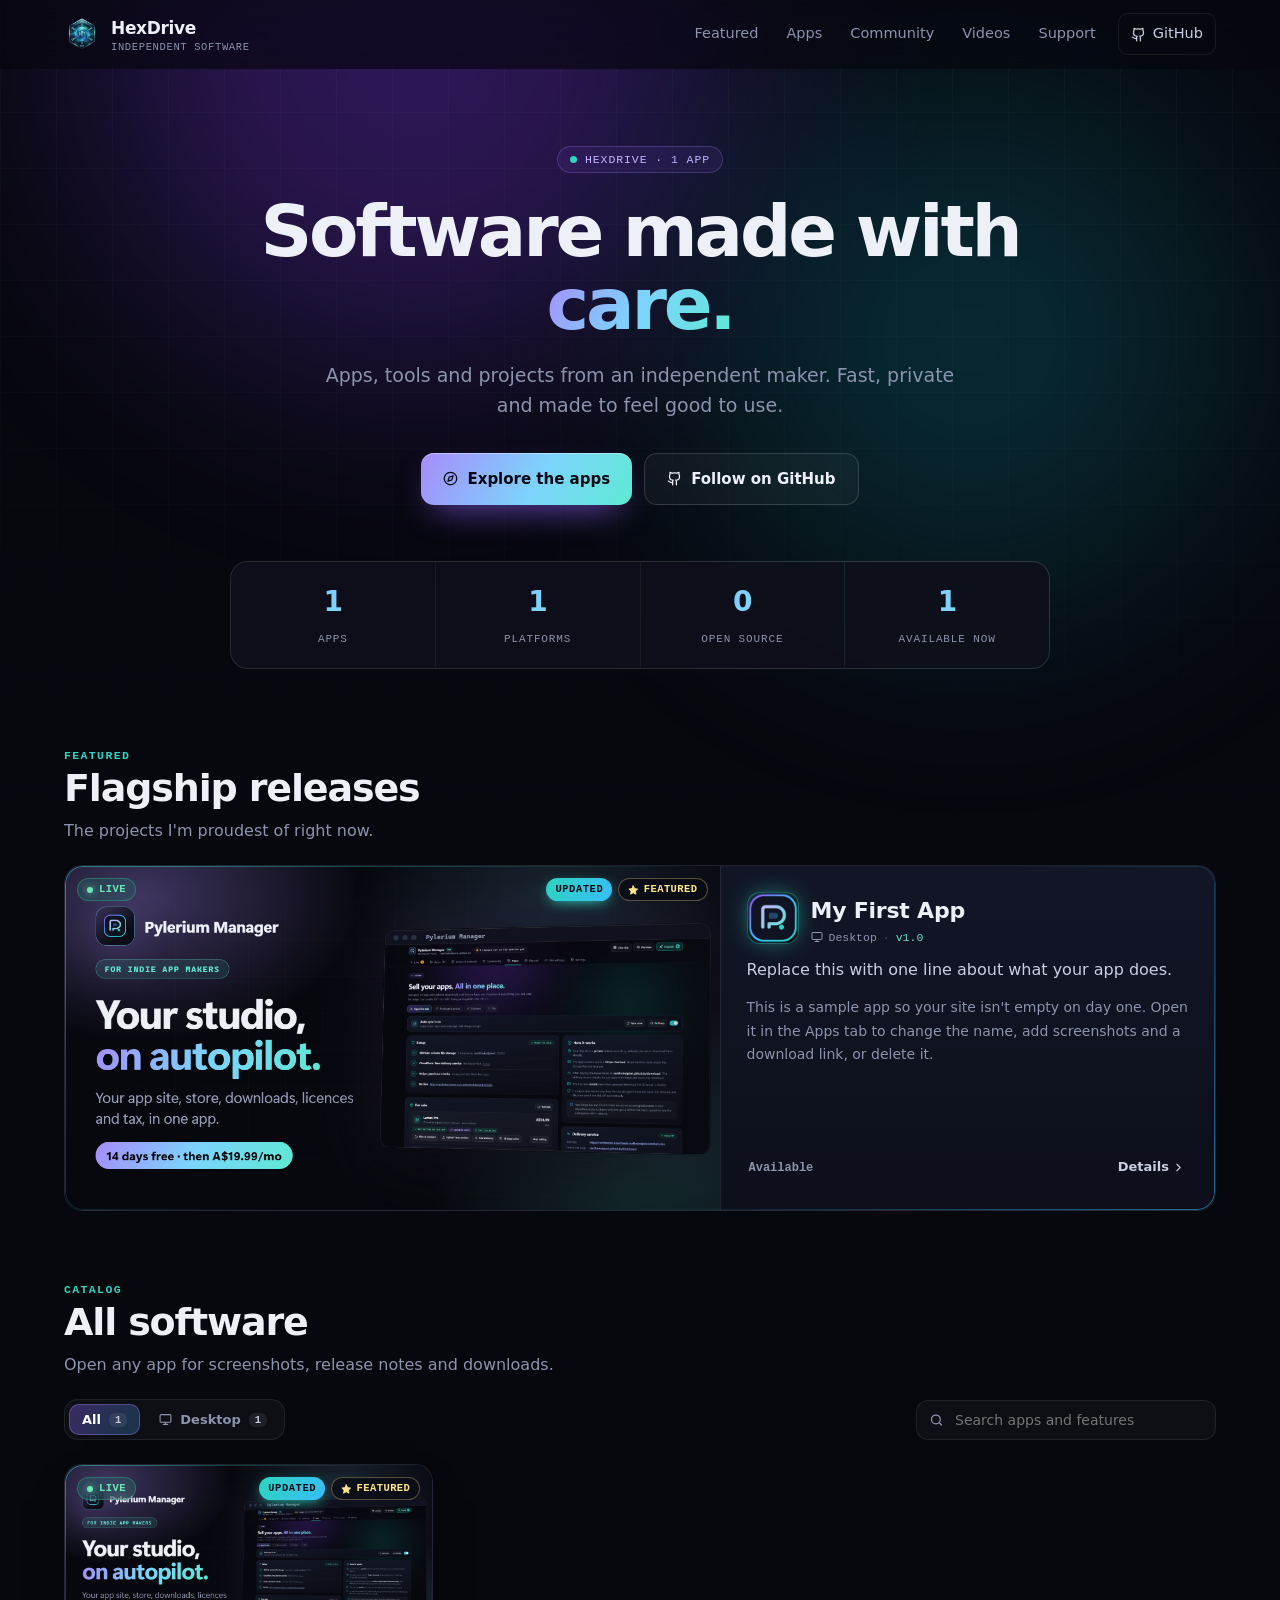
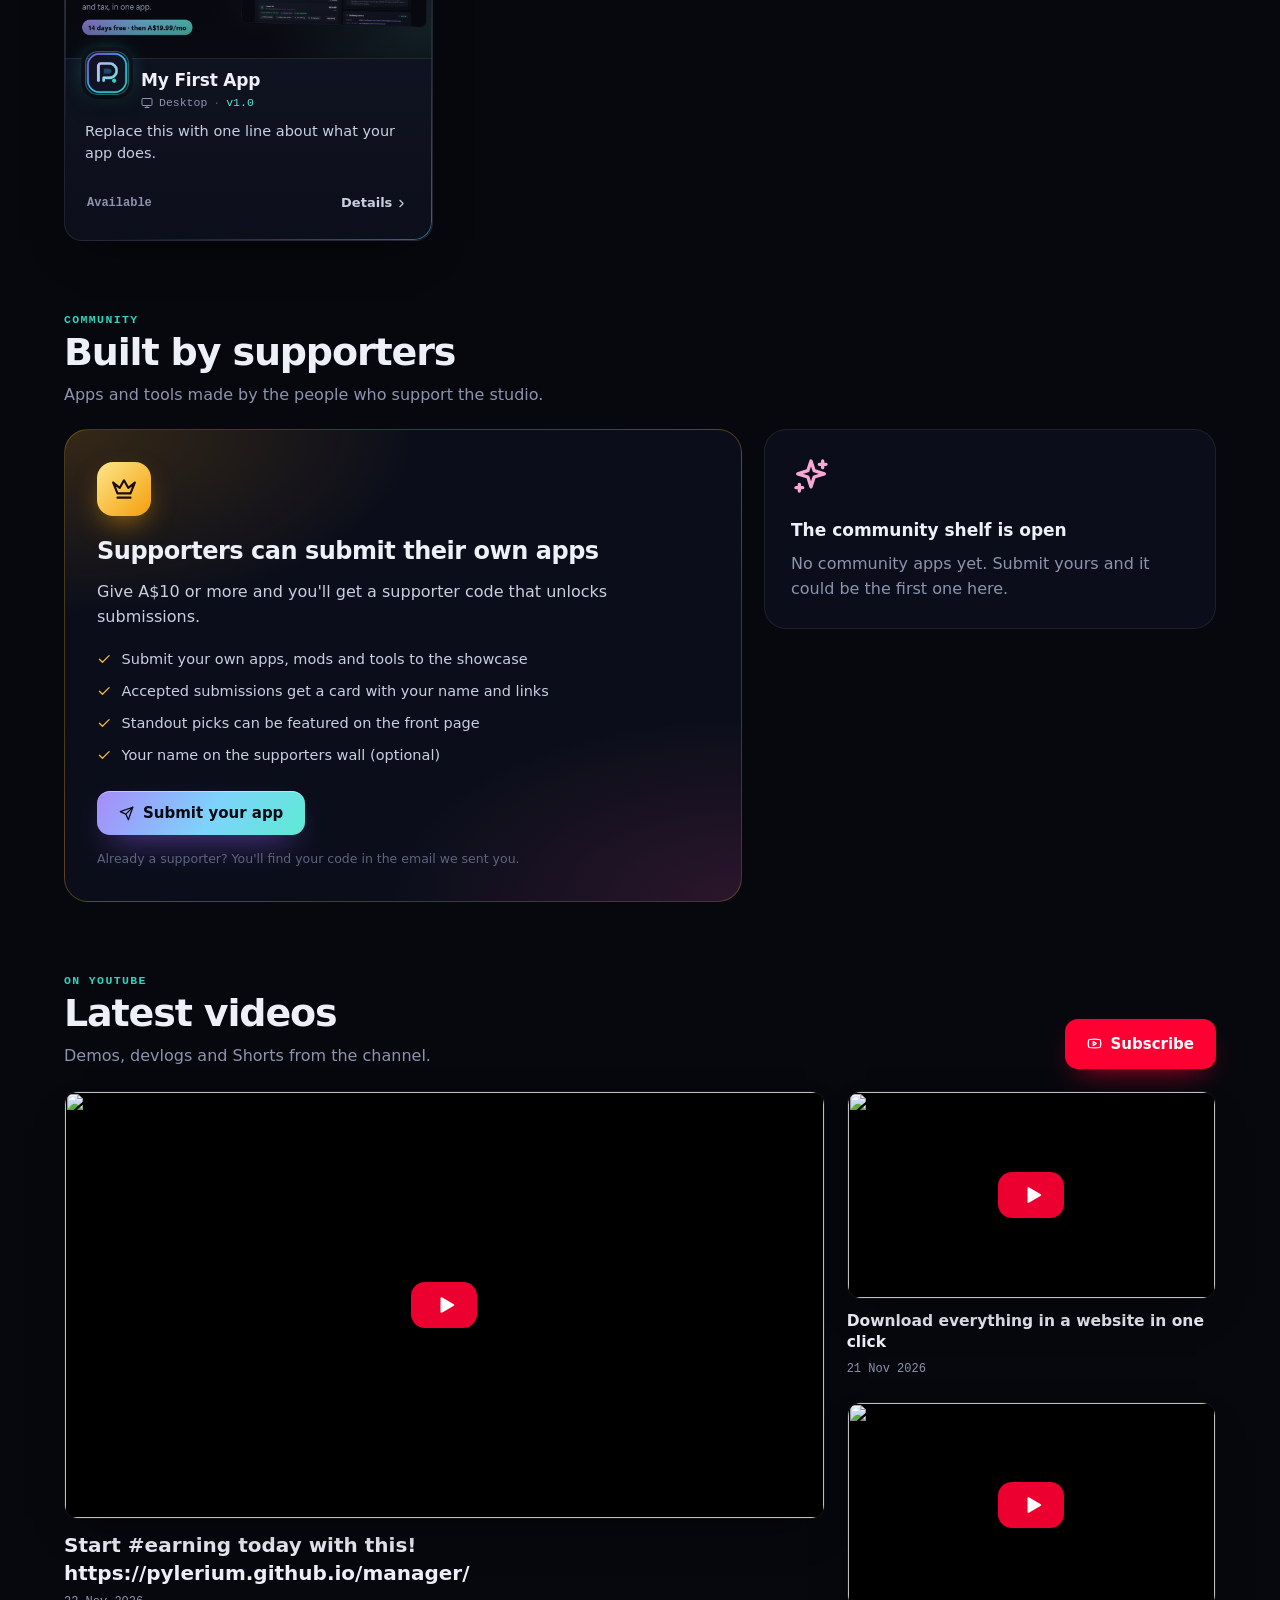
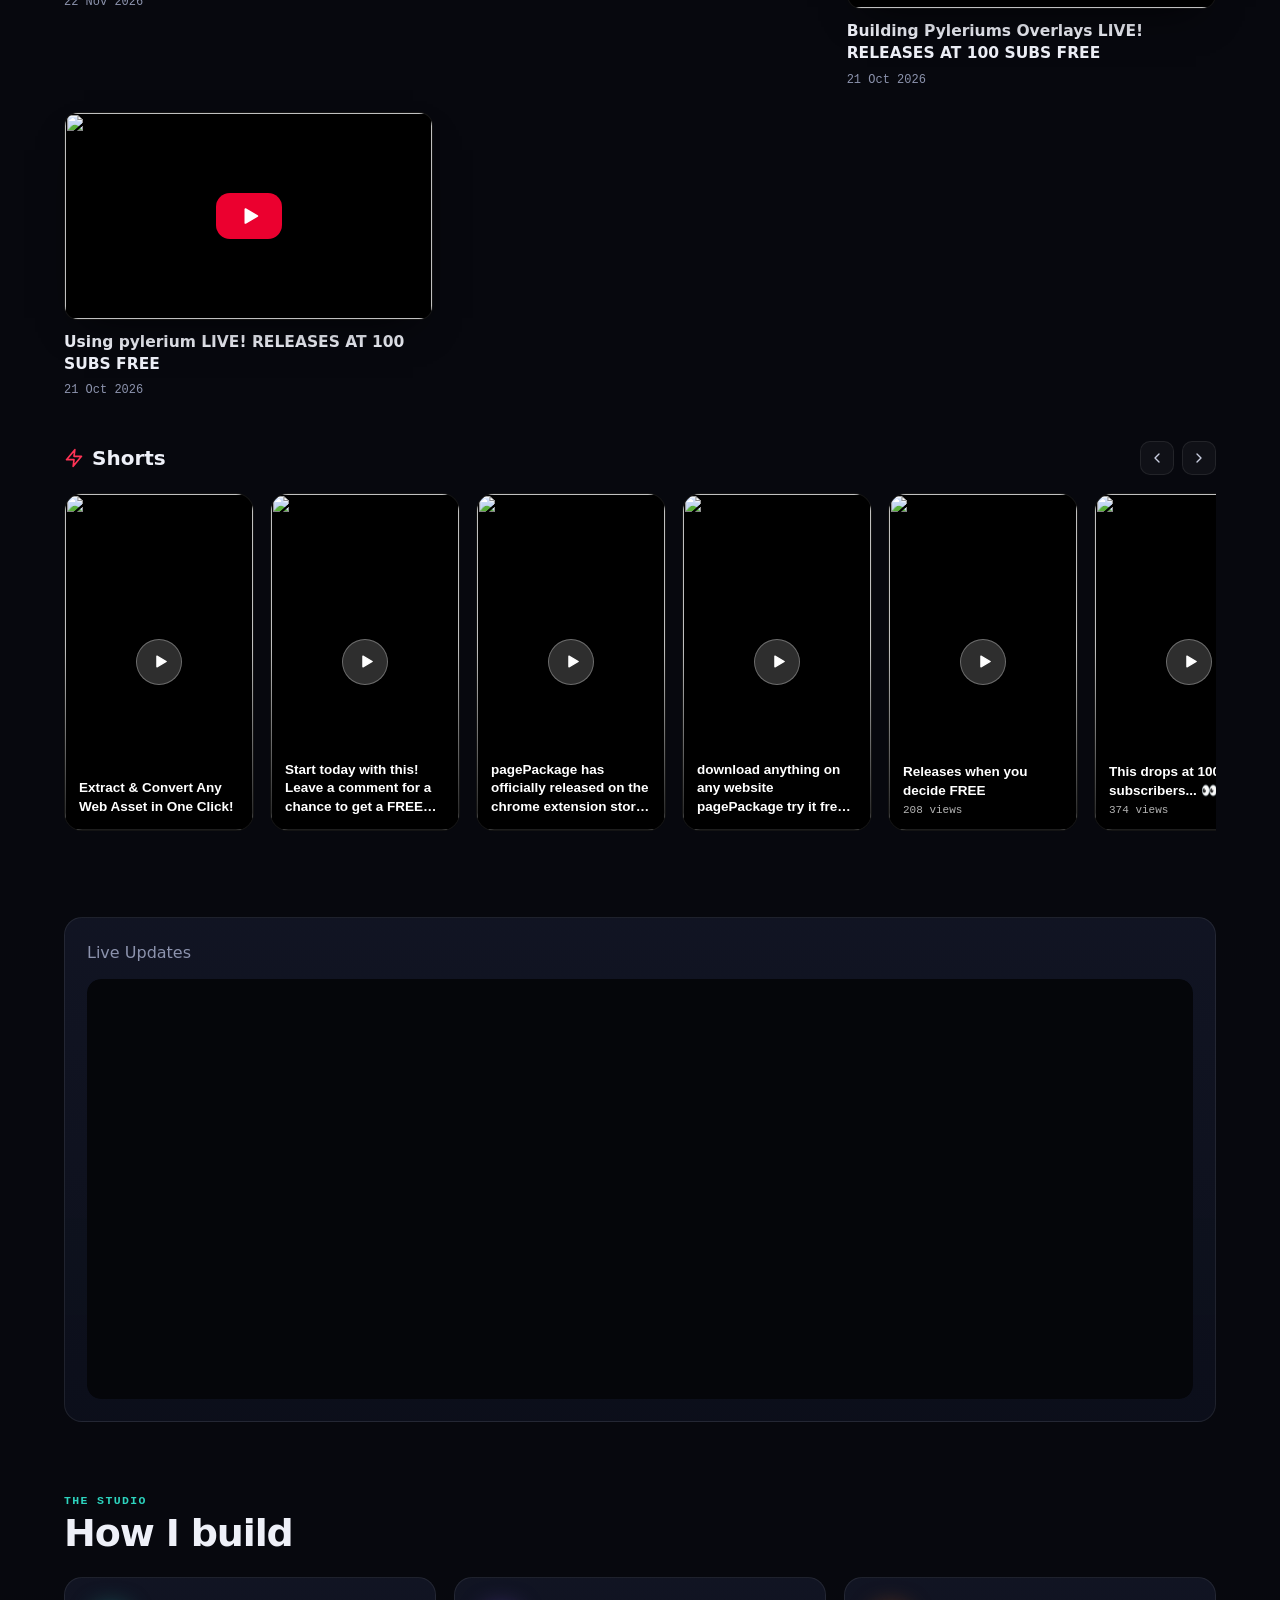
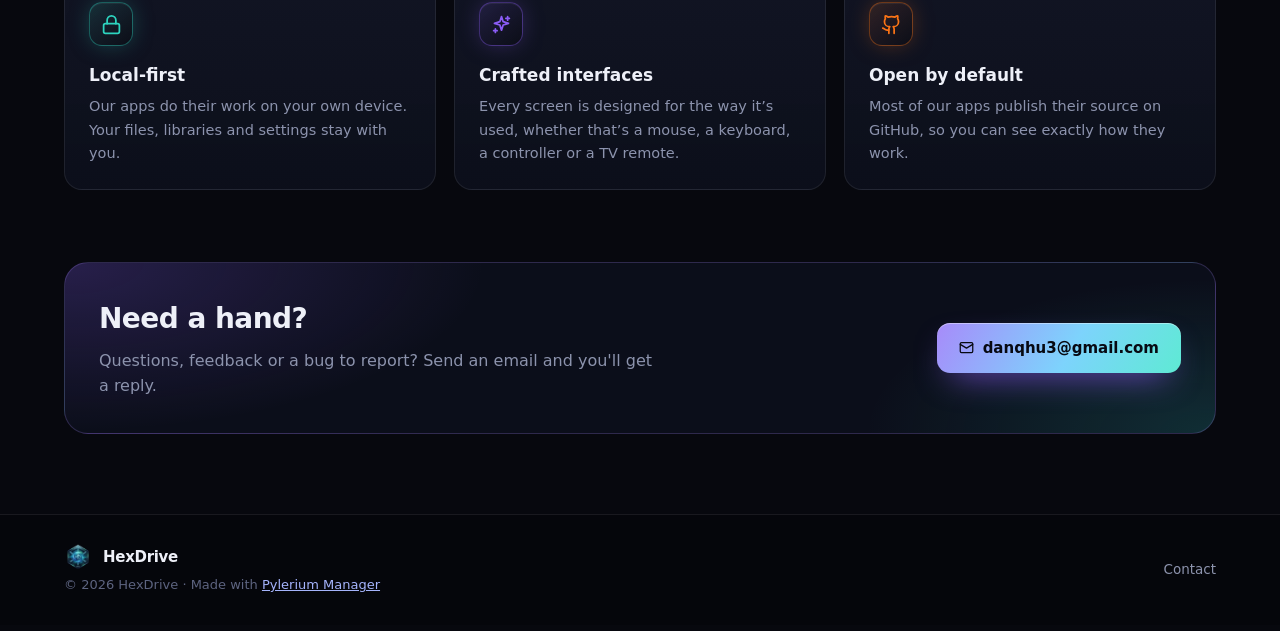
==== commit e3620e9d: "Update My First App, Sections, YouTube videos" ====
--- a/index.html
+++ b/index.html
@@ -13,12 +13,12 @@
 <meta property="og:title" content="HexDrive · Software made with care">
 <meta property="og:description" content="Apps, tools and projects from an independent maker. Fast, private and made to feel good to use.">
 <meta property="og:url" content="https://sh1tmunch3r.github.io/PixelTrade/">
-
+<meta property="og:image" content="https://sh1tmunch3r.github.io/PixelTrade/assets/apps/my-first-app/pylerium-manager-social-1200x630.png">
 <meta name="twitter:card" content="summary_large_image">
-<link rel="stylesheet" href="css/showcase.css?v=895a82e6ec">
-<link rel="stylesheet" href="css/studio.css?v=05972047d1">
+<link rel="stylesheet" href="css/showcase.css?v=5afc7008ee">
+<link rel="stylesheet" href="css/studio.css?v=1ec4407bd6">
 </head>
-<body class="home">
+<body class="home mm-sheet mm-right bp-860 m-compact m-cards-one m-sticky">
 <div class="ambient" aria-hidden="true"><span class="orb o1"></span><span class="orb o2"></span><span class="orb o3"></span><span class="gridlines"></span></div>
 
 <header class="nav">
@@ -26,7 +26,7 @@
     <a class="brand" href="./"><img class="mark" src="assets/brand/logo-mwrnjsk7.png" alt="" width="44" height="44"><span>HexDrive<small>Independent software</small></span></a>
     <button class="menu-btn" type="button" aria-label="Menu"><svg class="i" viewBox="0 0 24 24" fill="none" stroke="currentColor" stroke-width="2" stroke-linecap="round" stroke-linejoin="round" aria-hidden="true"><path d="M4 6h16M4 12h16M4 18h16"/></svg></button>
     <nav class="nav-links">
-      <a href="#featured">Featured</a><a href="#apps">Apps</a><a href="#videos">Videos</a><a href="#community">Community</a><a href="#support">Support</a>
+      <a href="#featured">Featured</a><a href="#apps">Apps</a><a href="#community">Community</a><a href="#videos">Videos</a><a href="#support">Support</a>
       <a class="gh" href="https://github.com/Sh1tmunch3r" target="_blank" rel="noopener"><svg class="i" viewBox="0 0 24 24" fill="none" stroke="currentColor" stroke-width="2" stroke-linecap="round" stroke-linejoin="round" aria-hidden="true"><path d="M15 22v-4a4.8 4.8 0 0 0-1-3.5c3 0 6-2 6-5.5.08-1.25-.27-2.48-1-3.5.28-1.15.28-2.35 0-3.5 0 0-1 0-3 1.5-2.64-.5-5.36-.5-8 0C6 2 5 2 5 2c-.3 1.15-.3 2.35 0 3.5A5.4 5.4 0 0 0 4 9c0 3.5 3 5.5 6 5.5-.39.49-.68 1.05-.85 1.65-.17.6-.22 1.23-.15 1.85v4"/><path d="M9 18c-4.51 2-5-2-7-2"/></svg>GitHub</a>
       
     </nav>
@@ -46,9 +46,9 @@
   </section>
 <section class="block wrap" id="featured"><div class="sec-head reveal"><div><div class="kicker">Featured</div><h2>Flagship releases</h2><p>The projects I&#39;m proudest of right now.</p></div></div><div class="spot" id="spot"><div class="spot-track"><div class="spot-slide" aria-roledescription="slide" aria-label="1 of 1"><article class="pcard wide is-featured" data-id="my-first-app" data-cat="desktop" data-status="live" style="--a1:#2DD4BF;--a2:#38BDF8">
   <a class="pcard-hit" href="apps/my-first-app/" data-app="my-first-app" aria-label="My First App details"></a>
-  <div class="pcard-media"><div class="cover gen"><span class="gen-grid"></span><span class="gen-glyph"><svg class="i" viewBox="0 0 24 24" fill="none" stroke="currentColor" stroke-width="2" stroke-linecap="round" stroke-linejoin="round" aria-hidden="true"><path d="M12 3l1.9 5.8L20 10.7l-6.1 1.9L12 18.5l-1.9-5.9L4 10.7l6.1-1.9z"/><path d="M19 3v4M17 5h4M5 17v4M3 19h4"/></svg></span><span class="gen-name">My First App</span></div><div class="pills"><span class="spill s-live"><i></i>Live</span></div><div class="pills r"><span class="fpill"><svg class="i" viewBox="0 0 24 24" fill="none" stroke="currentColor" stroke-width="2" stroke-linecap="round" stroke-linejoin="round" aria-hidden="true"><path d="M12 2l3.09 6.26L22 9.27l-5 4.87 1.18 6.88L12 17.77l-6.18 3.25L7 14.14 2 9.27l6.91-1.01z"/></svg>Featured</span></div></div>
+  <div class="pcard-media"><div class="cover fit"><img class="cv-bg" src="assets/apps/my-first-app/pylerium-manager-social-1200x630.png" alt="" aria-hidden="true" loading="lazy"><img class="cv-img" src="assets/apps/my-first-app/pylerium-manager-social-1200x630.png" alt="My First App screenshot" loading="lazy"></div><div class="pills"><span class="spill s-live"><i></i>Live</span></div><div class="pills r"><span class="npill">Updated</span><span class="fpill"><svg class="i" viewBox="0 0 24 24" fill="none" stroke="currentColor" stroke-width="2" stroke-linecap="round" stroke-linejoin="round" aria-hidden="true"><path d="M12 2l3.09 6.26L22 9.27l-5 4.87 1.18 6.88L12 17.77l-6.18 3.25L7 14.14 2 9.27l6.91-1.01z"/></svg>Featured</span></div></div>
   <div class="pcard-side"><div class="pcard-body">
-    <div class="pcard-head"><span class="app-ico"><svg class="i" viewBox="0 0 24 24" fill="none" stroke="currentColor" stroke-width="2" stroke-linecap="round" stroke-linejoin="round" aria-hidden="true"><path d="M12 3l1.9 5.8L20 10.7l-6.1 1.9L12 18.5l-1.9-5.9L4 10.7l6.1-1.9z"/><path d="M19 3v4M17 5h4M5 17v4M3 19h4"/></svg></span><div class="pcard-title"><h3>My First App</h3><div class="meta"><svg class="i" viewBox="0 0 24 24" fill="none" stroke="currentColor" stroke-width="2" stroke-linecap="round" stroke-linejoin="round" aria-hidden="true"><rect x="2" y="3" width="20" height="14" rx="2"/><path d="M8 21h8M12 17v4"/></svg><span>Desktop</span><span class="dot">·</span><span class="ver">v1.0</span></div></div></div>
+    <div class="pcard-head"><span class="app-ico"><img src="assets/apps/my-first-app/icon.png" alt="" loading="lazy"></span><div class="pcard-title"><h3>My First App</h3><div class="meta"><svg class="i" viewBox="0 0 24 24" fill="none" stroke="currentColor" stroke-width="2" stroke-linecap="round" stroke-linejoin="round" aria-hidden="true"><rect x="2" y="3" width="20" height="14" rx="2"/><path d="M8 21h8M12 17v4"/></svg><span>Desktop</span><span class="dot">·</span><span class="ver">v1.0</span></div></div></div>
     
     <p class="tagline">Replace this with one line about what your app does.</p>
     <p class="desc">This is a sample app so your site isn&#39;t empty on day one. Open it in the Apps tab to change the name, add screenshots and a download link, or delete it.</p>
@@ -73,9 +73,9 @@
     </div>
     <div class="grid" id="all-apps"><article class="pcard is-featured" data-id="my-first-app" data-cat="desktop" data-status="live" style="--a1:#2DD4BF;--a2:#38BDF8">
   <a class="pcard-hit" href="apps/my-first-app/" data-app="my-first-app" aria-label="My First App details"></a>
-  <div class="pcard-media"><div class="cover gen"><span class="gen-grid"></span><span class="gen-glyph"><svg class="i" viewBox="0 0 24 24" fill="none" stroke="currentColor" stroke-width="2" stroke-linecap="round" stroke-linejoin="round" aria-hidden="true"><path d="M12 3l1.9 5.8L20 10.7l-6.1 1.9L12 18.5l-1.9-5.9L4 10.7l6.1-1.9z"/><path d="M19 3v4M17 5h4M5 17v4M3 19h4"/></svg></span><span class="gen-name">My First App</span></div><div class="pills"><span class="spill s-live"><i></i>Live</span></div><div class="pills r"><span class="fpill"><svg class="i" viewBox="0 0 24 24" fill="none" stroke="currentColor" stroke-width="2" stroke-linecap="round" stroke-linejoin="round" aria-hidden="true"><path d="M12 2l3.09 6.26L22 9.27l-5 4.87 1.18 6.88L12 17.77l-6.18 3.25L7 14.14 2 9.27l6.91-1.01z"/></svg>Featured</span></div></div>
+  <div class="pcard-media"><div class="cover fit"><img class="cv-bg" src="assets/apps/my-first-app/pylerium-manager-social-1200x630.png" alt="" aria-hidden="true" loading="lazy"><img class="cv-img" src="assets/apps/my-first-app/pylerium-manager-social-1200x630.png" alt="My First App screenshot" loading="lazy"></div><div class="pills"><span class="spill s-live"><i></i>Live</span></div><div class="pills r"><span class="npill">Updated</span><span class="fpill"><svg class="i" viewBox="0 0 24 24" fill="none" stroke="currentColor" stroke-width="2" stroke-linecap="round" stroke-linejoin="round" aria-hidden="true"><path d="M12 2l3.09 6.26L22 9.27l-5 4.87 1.18 6.88L12 17.77l-6.18 3.25L7 14.14 2 9.27l6.91-1.01z"/></svg>Featured</span></div></div>
   <div class="pcard-body">
-    <div class="pcard-head"><span class="app-ico"><svg class="i" viewBox="0 0 24 24" fill="none" stroke="currentColor" stroke-width="2" stroke-linecap="round" stroke-linejoin="round" aria-hidden="true"><path d="M12 3l1.9 5.8L20 10.7l-6.1 1.9L12 18.5l-1.9-5.9L4 10.7l6.1-1.9z"/><path d="M19 3v4M17 5h4M5 17v4M3 19h4"/></svg></span><div class="pcard-title"><h3>My First App</h3><div class="meta"><svg class="i" viewBox="0 0 24 24" fill="none" stroke="currentColor" stroke-width="2" stroke-linecap="round" stroke-linejoin="round" aria-hidden="true"><rect x="2" y="3" width="20" height="14" rx="2"/><path d="M8 21h8M12 17v4"/></svg><span>Desktop</span><span class="dot">·</span><span class="ver">v1.0</span></div></div></div>
+    <div class="pcard-head"><span class="app-ico"><img src="assets/apps/my-first-app/icon.png" alt="" loading="lazy"></span><div class="pcard-title"><h3>My First App</h3><div class="meta"><svg class="i" viewBox="0 0 24 24" fill="none" stroke="currentColor" stroke-width="2" stroke-linecap="round" stroke-linejoin="round" aria-hidden="true"><rect x="2" y="3" width="20" height="14" rx="2"/><path d="M8 21h8M12 17v4"/></svg><span>Desktop</span><span class="dot">·</span><span class="ver">v1.0</span></div></div></div>
     
     <p class="tagline">Replace this with one line about what your app does.</p>
     
@@ -105,12 +105,11 @@
           
         </div>
       </div></section>
-
 <section class="block wrap" id="videos"><div class="sec-head reveal"><div><div class="kicker">On YouTube</div><h2>Latest videos</h2><p>Demos, devlogs and Shorts from the channel.</p></div><a class="btn yt" href="https://www.youtube.com/channel/UC8E2yZSD4CZymtfRd-AGMDQ?sub_confirmation=1" target="_blank" rel="noopener"><svg class="i" viewBox="0 0 24 24" fill="none" stroke="currentColor" stroke-width="2" stroke-linecap="round" stroke-linejoin="round" aria-hidden="true"><path d="M2.5 17a24 24 0 0 1 0-10 2 2 0 0 1 1.4-1.4 49.6 49.6 0 0 1 16.2 0A2 2 0 0 1 21.5 7a24 24 0 0 1 0 10 2 2 0 0 1-1.4 1.4 49.6 49.6 0 0 1-16.2 0A2 2 0 0 1 2.5 17"/><path d="m10 15 5-3-5-3z"/></svg>Subscribe</a></div>
-      <div class="vgrid reveal"><article class="vcard"><button type="button" class="yt-lite" data-yt="ub7V8bXUQK8" aria-label="Play Download everything in a website in one click"><img src="https://i.ytimg.com/vi/ub7V8bXUQK8/maxresdefault.jpg" onerror="this.onerror=null;this.src='https://i.ytimg.com/vi/ub7V8bXUQK8/hqdefault.jpg'" alt="" loading="lazy"><span class="yt-play"><svg class="i" viewBox="0 0 24 24" fill="none" stroke="currentColor" stroke-width="2" stroke-linecap="round" stroke-linejoin="round" aria-hidden="true"><path d="M7 4.5v15l13-7.5z" fill="currentColor"/></svg></span></button><div class="vmeta"><h3>Download everything in a website in one click</h3><span>21 Nov 2026</span></div></article><article class="vcard"><button type="button" class="yt-lite" data-yt="NQ5NACCR3s4" aria-label="Play Building Pyleriums Overlays LIVE! RELEASES AT 100 SUBS FREE"><img src="https://i.ytimg.com/vi/NQ5NACCR3s4/maxresdefault.jpg" onerror="this.onerror=null;this.src='https://i.ytimg.com/vi/NQ5NACCR3s4/hqdefault.jpg'" alt="" loading="lazy"><span class="yt-play"><svg class="i" viewBox="0 0 24 24" fill="none" stroke="currentColor" stroke-width="2" stroke-linecap="round" stroke-linejoin="round" aria-hidden="true"><path d="M7 4.5v15l13-7.5z" fill="currentColor"/></svg></span></button><div class="vmeta"><h3>Building Pyleriums Overlays LIVE! RELEASES AT 100 SUBS FREE</h3><span>21 Oct 2026</span></div></article><article class="vcard"><button type="button" class="yt-lite" data-yt="sr7pahuzaJA" aria-label="Play Using pylerium LIVE! RELEASES AT 100 SUBS FREE"><img src="https://i.ytimg.com/vi/sr7pahuzaJA/maxresdefault.jpg" onerror="this.onerror=null;this.src='https://i.ytimg.com/vi/sr7pahuzaJA/hqdefault.jpg'" alt="" loading="lazy"><span class="yt-play"><svg class="i" viewBox="0 0 24 24" fill="none" stroke="currentColor" stroke-width="2" stroke-linecap="round" stroke-linejoin="round" aria-hidden="true"><path d="M7 4.5v15l13-7.5z" fill="currentColor"/></svg></span></button><div class="vmeta"><h3>Using pylerium LIVE! RELEASES AT 100 SUBS FREE</h3><span>21 Oct 2026</span></div></article></div>
-      <div class="shorts-head reveal"><h3><svg class="i" viewBox="0 0 24 24" fill="none" stroke="currentColor" stroke-width="2" stroke-linecap="round" stroke-linejoin="round" aria-hidden="true"><path d="M13 2 3 14h9l-1 8 10-12h-9z"/></svg>Shorts</h3><div class="rail-btns"><button type="button" class="ibtn" data-rail="-1" aria-label="Scroll left"><svg class="i" viewBox="0 0 24 24" fill="none" stroke="currentColor" stroke-width="2" stroke-linecap="round" stroke-linejoin="round" aria-hidden="true"><path d="m15 18-6-6 6-6"/></svg></button><button type="button" class="ibtn" data-rail="1" aria-label="Scroll right"><svg class="i" viewBox="0 0 24 24" fill="none" stroke="currentColor" stroke-width="2" stroke-linecap="round" stroke-linejoin="round" aria-hidden="true"><path d="m9 18 6-6-6-6"/></svg></button></div></div><div class="shorts reveal" id="shorts"><button type="button" class="scard" data-short="3qc_If8pRko" aria-label="Play pagePackage has officially released on the chrome extension store download NOW! link in description"><img src="https://i.ytimg.com/vi/3qc_If8pRko/oardefault.jpg" onerror="this.onerror=null;this.src='https://i.ytimg.com/vi/3qc_If8pRko/hqdefault.jpg'" alt="" loading="lazy"><span class="s-ov"><span class="yt-play sm"><svg class="i" viewBox="0 0 24 24" fill="none" stroke="currentColor" stroke-width="2" stroke-linecap="round" stroke-linejoin="round" aria-hidden="true"><path d="M7 4.5v15l13-7.5z" fill="currentColor"/></svg></span><b>pagePackage has officially released on the chrome extension store download NOW! link in description</b></span></button><button type="button" class="scard" data-short="dC7wnXPcgkE" aria-label="Play download anything on any website pagePackage try it free soon currently in verification #shortsfeed"><img src="https://i.ytimg.com/vi/dC7wnXPcgkE/oardefault.jpg" onerror="this.onerror=null;this.src='https://i.ytimg.com/vi/dC7wnXPcgkE/hqdefault.jpg'" alt="" loading="lazy"><span class="s-ov"><span class="yt-play sm"><svg class="i" viewBox="0 0 24 24" fill="none" stroke="currentColor" stroke-width="2" stroke-linecap="round" stroke-linejoin="round" aria-hidden="true"><path d="M7 4.5v15l13-7.5z" fill="currentColor"/></svg></span><b>download anything on any website pagePackage try it free soon currently in verification</b><small>102 views</small></span></button><button type="button" class="scard" data-short="yQ828rynnoc" aria-label="Play Releases when you decide FREE #roadto100subs #editing #release"><img src="https://i.ytimg.com/vi/yQ828rynnoc/oardefault.jpg" onerror="this.onerror=null;this.src='https://i.ytimg.com/vi/yQ828rynnoc/hqdefault.jpg'" alt="" loading="lazy"><span class="s-ov"><span class="yt-play sm"><svg class="i" viewBox="0 0 24 24" fill="none" stroke="currentColor" stroke-width="2" stroke-linecap="round" stroke-linejoin="round" aria-hidden="true"><path d="M7 4.5v15l13-7.5z" fill="currentColor"/></svg></span><b>Releases when you decide FREE</b><small>208 views</small></span></button><button type="button" class="scard" data-short="5UFy2IrTiHY" aria-label="Play This drops at 100 subscribers... 👀🚨 #youtube #newvideo #viralfeed #shortsfeed #explore"><img src="https://i.ytimg.com/vi/5UFy2IrTiHY/oardefault.jpg" onerror="this.onerror=null;this.src='https://i.ytimg.com/vi/5UFy2IrTiHY/hqdefault.jpg'" alt="" loading="lazy"><span class="s-ov"><span class="yt-play sm"><svg class="i" viewBox="0 0 24 24" fill="none" stroke="currentColor" stroke-width="2" stroke-linecap="round" stroke-linejoin="round" aria-hidden="true"><path d="M7 4.5v15l13-7.5z" fill="currentColor"/></svg></span><b>This drops at 100 subscribers... 👀🚨</b><small>374 views</small></span></button><button type="button" class="scard" data-short="9n2jQedYceQ" aria-label="Play You can help release Pylerium faster... Full release FREE at 100 subs 👇👇 #editing"><img src="https://i.ytimg.com/vi/9n2jQedYceQ/oardefault.jpg" onerror="this.onerror=null;this.src='https://i.ytimg.com/vi/9n2jQedYceQ/hqdefault.jpg'" alt="" loading="lazy"><span class="s-ov"><span class="yt-play sm"><svg class="i" viewBox="0 0 24 24" fill="none" stroke="currentColor" stroke-width="2" stroke-linecap="round" stroke-linejoin="round" aria-hidden="true"><path d="M7 4.5v15l13-7.5z" fill="currentColor"/></svg></span><b>You can help release Pylerium faster... Full release FREE at 100 subs 👇👇</b><small>1.1K views</small></span></button><button type="button" class="scard" data-short="QxYCjozg6Zg" aria-label="Play FREE 3D studio mobile compatible #mobile #editing"><img src="https://i.ytimg.com/vi/QxYCjozg6Zg/oardefault.jpg" onerror="this.onerror=null;this.src='https://i.ytimg.com/vi/QxYCjozg6Zg/hqdefault.jpg'" alt="" loading="lazy"><span class="s-ov"><span class="yt-play sm"><svg class="i" viewBox="0 0 24 24" fill="none" stroke="currentColor" stroke-width="2" stroke-linecap="round" stroke-linejoin="round" aria-hidden="true"><path d="M7 4.5v15l13-7.5z" fill="currentColor"/></svg></span><b>FREE 3D studio mobile compatible</b><small>881 views</small></span></button></div>
+      <div class="vgrid reveal"><article class="vcard"><button type="button" class="yt-lite" data-yt="RvZIH1iTWGM" aria-label="Play Start #earning today with this! https://pylerium.github.io/manager/"><img src="https://i.ytimg.com/vi/RvZIH1iTWGM/maxresdefault.jpg" onerror="this.onerror=null;this.src='https://i.ytimg.com/vi/RvZIH1iTWGM/hqdefault.jpg'" alt="" loading="lazy"><span class="yt-play"><svg class="i" viewBox="0 0 24 24" fill="none" stroke="currentColor" stroke-width="2" stroke-linecap="round" stroke-linejoin="round" aria-hidden="true"><path d="M7 4.5v15l13-7.5z" fill="currentColor"/></svg></span></button><div class="vmeta"><h3>Start #earning today with this! https://pylerium.github.io/manager/</h3><span>22 Nov 2026</span></div></article><article class="vcard"><button type="button" class="yt-lite" data-yt="ub7V8bXUQK8" aria-label="Play Download everything in a website in one click"><img src="https://i.ytimg.com/vi/ub7V8bXUQK8/maxresdefault.jpg" onerror="this.onerror=null;this.src='https://i.ytimg.com/vi/ub7V8bXUQK8/hqdefault.jpg'" alt="" loading="lazy"><span class="yt-play"><svg class="i" viewBox="0 0 24 24" fill="none" stroke="currentColor" stroke-width="2" stroke-linecap="round" stroke-linejoin="round" aria-hidden="true"><path d="M7 4.5v15l13-7.5z" fill="currentColor"/></svg></span></button><div class="vmeta"><h3>Download everything in a website in one click</h3><span>21 Nov 2026</span></div></article><article class="vcard"><button type="button" class="yt-lite" data-yt="NQ5NACCR3s4" aria-label="Play Building Pyleriums Overlays LIVE! RELEASES AT 100 SUBS FREE"><img src="https://i.ytimg.com/vi/NQ5NACCR3s4/maxresdefault.jpg" onerror="this.onerror=null;this.src='https://i.ytimg.com/vi/NQ5NACCR3s4/hqdefault.jpg'" alt="" loading="lazy"><span class="yt-play"><svg class="i" viewBox="0 0 24 24" fill="none" stroke="currentColor" stroke-width="2" stroke-linecap="round" stroke-linejoin="round" aria-hidden="true"><path d="M7 4.5v15l13-7.5z" fill="currentColor"/></svg></span></button><div class="vmeta"><h3>Building Pyleriums Overlays LIVE! RELEASES AT 100 SUBS FREE</h3><span>21 Oct 2026</span></div></article><article class="vcard"><button type="button" class="yt-lite" data-yt="sr7pahuzaJA" aria-label="Play Using pylerium LIVE! RELEASES AT 100 SUBS FREE"><img src="https://i.ytimg.com/vi/sr7pahuzaJA/maxresdefault.jpg" onerror="this.onerror=null;this.src='https://i.ytimg.com/vi/sr7pahuzaJA/hqdefault.jpg'" alt="" loading="lazy"><span class="yt-play"><svg class="i" viewBox="0 0 24 24" fill="none" stroke="currentColor" stroke-width="2" stroke-linecap="round" stroke-linejoin="round" aria-hidden="true"><path d="M7 4.5v15l13-7.5z" fill="currentColor"/></svg></span></button><div class="vmeta"><h3>Using pylerium LIVE! RELEASES AT 100 SUBS FREE</h3><span>21 Oct 2026</span></div></article></div>
+      <div class="shorts-head reveal"><h3><svg class="i" viewBox="0 0 24 24" fill="none" stroke="currentColor" stroke-width="2" stroke-linecap="round" stroke-linejoin="round" aria-hidden="true"><path d="M13 2 3 14h9l-1 8 10-12h-9z"/></svg>Shorts</h3><div class="rail-btns"><button type="button" class="ibtn" data-rail="-1" aria-label="Scroll left"><svg class="i" viewBox="0 0 24 24" fill="none" stroke="currentColor" stroke-width="2" stroke-linecap="round" stroke-linejoin="round" aria-hidden="true"><path d="m15 18-6-6 6-6"/></svg></button><button type="button" class="ibtn" data-rail="1" aria-label="Scroll right"><svg class="i" viewBox="0 0 24 24" fill="none" stroke="currentColor" stroke-width="2" stroke-linecap="round" stroke-linejoin="round" aria-hidden="true"><path d="m9 18 6-6-6-6"/></svg></button></div></div><div class="shorts reveal" id="shorts"><button type="button" class="scard" data-short="ZU2GmG1AA0k" aria-label="Play Extract &amp; Convert Any Web Asset in One Click!"><img src="https://i.ytimg.com/vi/ZU2GmG1AA0k/oardefault.jpg" onerror="this.onerror=null;this.src='https://i.ytimg.com/vi/ZU2GmG1AA0k/hqdefault.jpg'" alt="" loading="lazy"><span class="s-ov"><span class="yt-play sm"><svg class="i" viewBox="0 0 24 24" fill="none" stroke="currentColor" stroke-width="2" stroke-linecap="round" stroke-linejoin="round" aria-hidden="true"><path d="M7 4.5v15l13-7.5z" fill="currentColor"/></svg></span><b>Extract &amp; Convert Any Web Asset in One Click!</b></span></button><button type="button" class="scard" data-short="_7bE3bzSWSg" aria-label="Play Start #earning today with this! Leave a comment for a chance to get a FREE KEY."><img src="https://i.ytimg.com/vi/_7bE3bzSWSg/oardefault.jpg" onerror="this.onerror=null;this.src='https://i.ytimg.com/vi/_7bE3bzSWSg/hqdefault.jpg'" alt="" loading="lazy"><span class="s-ov"><span class="yt-play sm"><svg class="i" viewBox="0 0 24 24" fill="none" stroke="currentColor" stroke-width="2" stroke-linecap="round" stroke-linejoin="round" aria-hidden="true"><path d="M7 4.5v15l13-7.5z" fill="currentColor"/></svg></span><b>Start today with this! Leave a comment for a chance to get a FREE KEY.</b></span></button><button type="button" class="scard" data-short="3qc_If8pRko" aria-label="Play pagePackage has officially released on the chrome extension store download NOW! link in description"><img src="https://i.ytimg.com/vi/3qc_If8pRko/oardefault.jpg" onerror="this.onerror=null;this.src='https://i.ytimg.com/vi/3qc_If8pRko/hqdefault.jpg'" alt="" loading="lazy"><span class="s-ov"><span class="yt-play sm"><svg class="i" viewBox="0 0 24 24" fill="none" stroke="currentColor" stroke-width="2" stroke-linecap="round" stroke-linejoin="round" aria-hidden="true"><path d="M7 4.5v15l13-7.5z" fill="currentColor"/></svg></span><b>pagePackage has officially released on the chrome extension store download NOW! link in description</b></span></button><button type="button" class="scard" data-short="dC7wnXPcgkE" aria-label="Play download anything on any website pagePackage try it free soon currently in verification #shortsfeed"><img src="https://i.ytimg.com/vi/dC7wnXPcgkE/oardefault.jpg" onerror="this.onerror=null;this.src='https://i.ytimg.com/vi/dC7wnXPcgkE/hqdefault.jpg'" alt="" loading="lazy"><span class="s-ov"><span class="yt-play sm"><svg class="i" viewBox="0 0 24 24" fill="none" stroke="currentColor" stroke-width="2" stroke-linecap="round" stroke-linejoin="round" aria-hidden="true"><path d="M7 4.5v15l13-7.5z" fill="currentColor"/></svg></span><b>download anything on any website pagePackage try it free soon currently in verification</b></span></button><button type="button" class="scard" data-short="yQ828rynnoc" aria-label="Play Releases when you decide FREE #roadto100subs #editing #release"><img src="https://i.ytimg.com/vi/yQ828rynnoc/oardefault.jpg" onerror="this.onerror=null;this.src='https://i.ytimg.com/vi/yQ828rynnoc/hqdefault.jpg'" alt="" loading="lazy"><span class="s-ov"><span class="yt-play sm"><svg class="i" viewBox="0 0 24 24" fill="none" stroke="currentColor" stroke-width="2" stroke-linecap="round" stroke-linejoin="round" aria-hidden="true"><path d="M7 4.5v15l13-7.5z" fill="currentColor"/></svg></span><b>Releases when you decide FREE</b><small>208 views</small></span></button><button type="button" class="scard" data-short="5UFy2IrTiHY" aria-label="Play This drops at 100 subscribers... 👀🚨 #youtube #newvideo #viralfeed #shortsfeed #explore"><img src="https://i.ytimg.com/vi/5UFy2IrTiHY/oardefault.jpg" onerror="this.onerror=null;this.src='https://i.ytimg.com/vi/5UFy2IrTiHY/hqdefault.jpg'" alt="" loading="lazy"><span class="s-ov"><span class="yt-play sm"><svg class="i" viewBox="0 0 24 24" fill="none" stroke="currentColor" stroke-width="2" stroke-linecap="round" stroke-linejoin="round" aria-hidden="true"><path d="M7 4.5v15l13-7.5z" fill="currentColor"/></svg></span><b>This drops at 100 subscribers... 👀🚨</b><small>374 views</small></span></button><button type="button" class="scard" data-short="9n2jQedYceQ" aria-label="Play You can help release Pylerium faster... Full release FREE at 100 subs 👇👇 #editing"><img src="https://i.ytimg.com/vi/9n2jQedYceQ/oardefault.jpg" onerror="this.onerror=null;this.src='https://i.ytimg.com/vi/9n2jQedYceQ/hqdefault.jpg'" alt="" loading="lazy"><span class="s-ov"><span class="yt-play sm"><svg class="i" viewBox="0 0 24 24" fill="none" stroke="currentColor" stroke-width="2" stroke-linecap="round" stroke-linejoin="round" aria-hidden="true"><path d="M7 4.5v15l13-7.5z" fill="currentColor"/></svg></span><b>You can help release Pylerium faster... Full release FREE at 100 subs 👇👇</b><small>1.1K views</small></span></button><button type="button" class="scard" data-short="QxYCjozg6Zg" aria-label="Play FREE 3D studio mobile compatible #mobile #editing"><img src="https://i.ytimg.com/vi/QxYCjozg6Zg/oardefault.jpg" onerror="this.onerror=null;this.src='https://i.ytimg.com/vi/QxYCjozg6Zg/hqdefault.jpg'" alt="" loading="lazy"><span class="s-ov"><span class="yt-play sm"><svg class="i" viewBox="0 0 24 24" fill="none" stroke="currentColor" stroke-width="2" stroke-linecap="round" stroke-linejoin="round" aria-hidden="true"><path d="M7 4.5v15l13-7.5z" fill="currentColor"/></svg></span><b>FREE 3D studio mobile compatible</b><small>881 views</small></span></button></div>
     </section>
-<section class="block wrap" id="embeds"><div class="embed-block w-full reveal"><p>Live Updates</p><div class="embed-box"><iframe src="https://discord.com/widget?id=1573596105663451357&theme=dark" width="100%" height="420" allowtransparency="true" frameborder="0" sandbox="allow-popups allow-popups-to-escape-sandbox allow-same-origin allow-scripts"></iframe></div></div></section>
+<section class="block wrap" id="embeds"><div class="embeds"><div class="embed-block w-full reveal"><p>Live Updates</p><div class="embed-box"><iframe src="https://discord.com/widget?id=1573596105663451357&theme=dark" width="100%" height="420" allowtransparency="true" frameborder="0" sandbox="allow-popups allow-popups-to-escape-sandbox allow-same-origin allow-scripts"></iframe></div></div></div></section>
 <section class="block wrap" id="studio"><div class="sec-head reveal"><div><div class="kicker">The studio</div><h2>How I build</h2></div></div>
       <div class="principles"><div class="pr reveal" style="--a1:#2DD4BF;--a2:#38BDF8"><span class="app-ico"><svg class="i" viewBox="0 0 24 24" fill="none" stroke="currentColor" stroke-width="2" stroke-linecap="round" stroke-linejoin="round" aria-hidden="true"><rect x="3" y="11" width="18" height="11" rx="2"/><path d="M7 11V7a5 5 0 0 1 10 0v4"/></svg></span><h3>Local-first</h3><p>Our apps do their work on your own device. Your files, libraries and settings stay with you.</p></div><div class="pr reveal" style="--a1:#8B5CF6;--a2:#6366F1"><span class="app-ico"><svg class="i" viewBox="0 0 24 24" fill="none" stroke="currentColor" stroke-width="2" stroke-linecap="round" stroke-linejoin="round" aria-hidden="true"><path d="M12 3l1.9 5.8L20 10.7l-6.1 1.9L12 18.5l-1.9-5.9L4 10.7l6.1-1.9z"/><path d="M19 3v4M17 5h4M5 17v4M3 19h4"/></svg></span><h3>Crafted interfaces</h3><p>Every screen is designed for the way it’s used, whether that’s a mouse, a keyboard, a controller or a TV remote.</p></div><div class="pr reveal" style="--a1:#F97316;--a2:#22D3EE"><span class="app-ico"><svg class="i" viewBox="0 0 24 24" fill="none" stroke="currentColor" stroke-width="2" stroke-linecap="round" stroke-linejoin="round" aria-hidden="true"><path d="M15 22v-4a4.8 4.8 0 0 0-1-3.5c3 0 6-2 6-5.5.08-1.25-.27-2.48-1-3.5.28-1.15.28-2.35 0-3.5 0 0-1 0-3 1.5-2.64-.5-5.36-.5-8 0C6 2 5 2 5 2c-.3 1.15-.3 2.35 0 3.5A5.4 5.4 0 0 0 4 9c0 3.5 3 5.5 6 5.5-.39.49-.68 1.05-.85 1.65-.17.6-.22 1.23-.15 1.85v4"/><path d="M9 18c-4.51 2-5-2-7-2"/></svg></span><h3>Open by default</h3><p>Most of our apps publish their source on GitHub, so you can see exactly how they work.</p></div></div></section>
 <section class="block wrap" id="support"><div class="support reveal">
@@ -131,9 +130,10 @@
 <dialog class="app-dlg form-dlg" id="submitDlg" aria-labelledby="sub-title"><button class="dlg-close" type="button" aria-label="Close"><svg class="i" viewBox="0 0 24 24" fill="none" stroke="currentColor" stroke-width="2" stroke-linecap="round" stroke-linejoin="round" aria-hidden="true"><path d="M18 6 6 18M6 6l12 12"/></svg></button><div class="dlg-scroll" id="submitBody"></div></dialog>
 
 <div class="toast" id="toast"></div>
-<script type="application/json" id="site-data">{"apps":[{"id":"my-first-app","name":"My First App","tagline":"Replace this with one line about what your app does.","description":"This is a sample app so your site isn't empty on day one. Open it in the Apps tab to change the name, add screenshots and a download link, or delete it.","category":"desktop","status":"live","version":"v1.0","platform":"Windows, macOS & Linux","featured":true,"accent":"studio","glyph":"sparkles","iconImage":"","cover":"","screenshots":[],"metricLabel":"","metricValue":"","techStack":[],"primaryLabel":"Download","primaryUrl":"","pageUrl":"","repoUrl":"","docsUrl":"","videoUrl":"","installCommand":"","features":["Fast and lightweight","Works offline","Free updates"],"embedTitle":"","embedCode":"","changelog":[{"ver":"v1.0","date":"","note":"First release."}],"community":false}],"categories":[{"id":"desktop","label":"Desktop","icon":"monitor"},{"id":"web","label":"Web","icon":"globe"},{"id":"extension","label":"Browser extensions","icon":"chrome"},{"id":"mobile","label":"Mobile & TV","icon":"tv"},{"id":"mods","label":"Games & mods","icon":"gamepad"},{"id":"devtools","label":"Developer tools","icon":"terminal"}],"socials":[],"supportEmail":"danqhu3@gmail.com","donate":null,"brand":"HexDrive","community":{"salt":"b6add5392bd76efc7bbd268e","repo":"Sh1tmunch3r/PixelTrade","threshold":10,"currency":"AUD","prefix":"CAFE","codes":[],"email":"danqhu3@gmail.com"},"perks":null,"siteUrl":"https://sh1tmunch3r.github.io/PixelTrade"}</script>
+<script type="application/json" id="site-data">{"apps":[{"id":"my-first-app","name":"My First App","tagline":"Replace this with one line about what your app does.","description":"This is a sample app so your site isn't empty on day one. Open it in the Apps tab to change the name, add screenshots and a download link, or delete it.","category":"desktop","status":"live","version":"v1.0","platform":"Windows, macOS & Linux","price":"","requirements":"","badge":"","featured":true,"accent":"studio","glyph":"sparkles","iconImage":"my-first-app/icon.png","cover":"my-first-app/pylerium-manager-social-1200x630.png","screenshots":["my-first-app/pylerium-manager-banner-1920x1080.png","my-first-app/pylerium-manager-feature-editor.png","my-first-app/pylerium-manager-feature-licences.png","my-first-app/pylerium-manager-feature-live.png","my-first-app/pylerium-manager-feature-store.png","my-first-app/pylerium-manager-feature-tax.png","my-first-app/pylerium-manager-feature-website.png","my-first-app/pylerium-manager-social-1200x630-2.png","my-first-app/pylerium-manager-square-1080.png","my-first-app/pylerium-manager-story-1080x1920.png"],"metricLabel":"","metricValue":"","techStack":[],"primaryLabel":"Download","primaryUrl":"","pageUrl":"","repoUrl":"","docsUrl":"","videoUrl":"","installCommand":"","features":["Fast and lightweight","Works offline","Free updates"],"embedTitle":"","embedCode":"","changelog":[{"ver":"v1.0","date":"","note":"First release."}],"community":false,"updatedAt":"2026-11-23","socialImage":"my-first-app/social-mwsvk56k.png"}],"categories":[{"id":"desktop","label":"Desktop","icon":"monitor"},{"id":"web","label":"Web","icon":"globe"},{"id":"extension","label":"Browser extensions","icon":"chrome"},{"id":"mobile","label":"Mobile & TV","icon":"tv"},{"id":"mods","label":"Games & mods","icon":"gamepad"},{"id":"devtools","label":"Developer tools","icon":"terminal"}],"socials":[],"supportEmail":"danqhu3@gmail.com","donate":null,"brand":"HexDrive","community":{"salt":"b6add5392bd76efc7bbd268e","repo":"Sh1tmunch3r/PixelTrade","threshold":10,"currency":"AUD","prefix":"CAFE","codes":[],"email":"danqhu3@gmail.com"},"perks":null,"siteUrl":"https://sh1tmunch3r.github.io/PixelTrade","nav":[{"id":"featured","href":"#featured","label":"Featured","icon":"star","top":true},{"id":"apps","href":"#apps","label":"Apps","icon":"grid","top":true},{"id":"community","href":"#community","label":"Community","icon":"crown","top":true},{"id":"videos","href":"#videos","label":"Videos","icon":"youtube","top":true},{"id":"embeds","href":"#embeds","label":"Links","icon":"link","top":false},{"id":"studio","href":"#studio","label":"About","icon":"sparkles","top":false},{"id":"support","href":"#support","label":"Support","icon":"mail","top":true}],"mobile":{"menu":"sheet","side":"right","breakpoint":860,"title":"","counts":true,"socials":true,"search":true,"donate":true,"spy":true,"external":true,"bar":false,"toTop":true,"stickyFilters":true,"compactHero":true,"hideStats":false,"cards":"one","hideAnnounce":false,"calm":false,"haptics":true}}</script>
 <script>window.SITE_BASE="";</script>
-<script type="module" src="js/studio.js?v=729a62f0a7"></script>
+<script type="module" src="js/studio.js?v=f2d40874ae"></script>
+<script type="module" src="js/menu.js?v=485c596080"></script>
 
 </body>
 </html>
--- a/css/showcase.css
+++ b/css/showcase.css
@@ -36,6 +36,12 @@
 /* ---------- Covers ---------- */
 .cover { position: relative; width: 100%; height: 100%; overflow: hidden; background: var(--bg2); }
 .cover img { width: 100%; height: 100%; object-fit: cover; object-position: top center; display: block; transition: transform .6s var(--ease); }
+/* Whole cover, never cropped: contained image over a blurred, darkened copy that fills the frame */
+.cover.fit { background: #05060A; isolation: isolate; }
+.cover.fit .cv-bg { position: absolute; inset: 0; z-index: -1; object-fit: cover; filter: blur(28px) saturate(1.25) brightness(.5); transform: scale(1.18); }
+.cover.fit .cv-img { position: relative; object-fit: contain; object-position: center; }
+.pcard:hover .cover.fit .cv-bg { transform: scale(1.18); }
+.pcard:hover .cover.fit .cv-img { transform: scale(1.02); }
 .cover.gen { background:
   radial-gradient(120% 90% at 0% 0%, color-mix(in srgb, var(--a1) 34%, transparent), transparent 55%),
   radial-gradient(110% 90% at 100% 100%, color-mix(in srgb, var(--a2) 30%, transparent), transparent 60%), #0A0C15; }
@@ -105,8 +111,8 @@
 
 /* Featured (wide) card */
 .pcard.wide { flex-direction: row; min-height: 340px; }
-.pcard.wide .pcard-media { flex: 1.25; aspect-ratio: auto; border-bottom: 0; border-right: 1px solid var(--line); }
-.pcard.wide .pcard-media::after { inset: 0 0 0 auto; width: 30%; height: auto; background: linear-gradient(90deg, transparent, rgba(12,14,24,.55)); }
+.pcard.wide .pcard-media { flex: 0 0 57%; aspect-ratio: auto; min-height: 340px; border-bottom: 0; border-right: 1px solid var(--line); }
+.pcard.wide .pcard-media::after { inset: 0 0 0 auto; width: 14%; height: auto; background: linear-gradient(90deg, transparent, rgba(12,14,24,.35)); }
 .pcard.wide > .pcard-body, .pcard.wide > .pcard-foot { }
 .pcard.wide .pcard-side { flex: 1; display: flex; flex-direction: column; min-width: 0; }
 .pcard.wide .pcard-head { margin-top: 0; }
@@ -118,7 +124,7 @@
 .pcard.wide .app-ico { width: 52px; height: 52px; font-size: 25px; box-shadow: 0 0 26px -8px var(--a1); }
 @media (max-width: 860px) {
   .pcard.wide { flex-direction: column; min-height: 0; }
-  .pcard.wide .pcard-media { aspect-ratio: 16 / 9; border-right: 0; border-bottom: 1px solid var(--line); flex: none; }
+  .pcard.wide .pcard-media { aspect-ratio: 16 / 9; min-height: 0; border-right: 0; border-bottom: 1px solid var(--line); flex: none; }
   .pcard.wide .pcard-media::after { inset: auto 0 0 0; width: auto; height: 40%; background: linear-gradient(transparent, rgba(10,12,20,.55)); }
 }
 
@@ -212,6 +218,7 @@
 .s-ov b { font-size: 13.5px; line-height: 1.35; font-weight: 650; display: -webkit-box; -webkit-line-clamp: 3; -webkit-box-orient: vertical; overflow: hidden; }
 .s-ov small { font: 500 11px var(--mono); color: rgba(255,255,255,.7); }
 .d-video .yt-lite { border: 1px solid var(--line); }
+.d-vid { display: block; width: 100%; aspect-ratio: 16 / 9; border-radius: 14px; border: 1px solid var(--line); background: #000; }
 
 /* ---------- Embeds ---------- */
 .embed-box { border-radius: 14px; overflow: hidden; }
--- a/css/studio.css
+++ b/css/studio.css
@@ -185,12 +185,57 @@
 @media (max-width: 640px) { .short-dlg .dlg-close { right: 8px; top: 8px; } }
 
 /* ---------- Embeds ---------- */
-#embeds { display: grid; grid-template-columns: repeat(2, 1fr); gap: 22px; }
-#embeds .sec-head, .embed-block.w-full { grid-column: 1 / -1; }
+#embeds .embeds { display: grid; grid-template-columns: repeat(2, minmax(0, 1fr)); gap: 22px; }
+.embed-block.w-full { grid-column: 1 / -1; }
+.embed-box { border-radius: 14px; overflow: hidden; display: grid; justify-items: center; }
+.embed-box > * { max-width: 100%; }
+.embed-box iframe { display: block; width: 100%; border: 0; border-radius: 14px; background: #05060A; }
 .embed-block { padding: 22px; border-radius: var(--r); background: linear-gradient(180deg, rgba(20,24,41,.8), rgba(13,16,28,.9)); border: 1px solid var(--line); min-width: 0; }
 .embed-block h3 { margin: 0 0 4px; font-size: 19px; }
 .embed-block > p { margin: 0 0 14px; color: var(--muted); }
-@media (max-width: 760px) { #embeds { grid-template-columns: 1fr; } }
+@media (max-width: 760px) { #embeds .embeds { grid-template-columns: 1fr; } }
+.embed-block.is-card { padding: 0; background: none; border: 0; }
+.embed-block.is-card > h3, .embed-block.is-card > p { padding: 0 4px; }
+/* Card embeds (Product Hunt and links): drawn in the site's style instead of a third-party widget */
+.ecard { --pv: #8B5CF6; position: relative; display: flex; align-items: center; gap: 20px; padding: 22px 24px; border-radius: var(--r); text-decoration: none; color: var(--text); overflow: hidden;
+  background: radial-gradient(120% 140% at 0% 0%, color-mix(in srgb, var(--pv) 22%, transparent), transparent 55%), linear-gradient(180deg, rgba(20,24,41,.85), rgba(13,16,28,.92));
+  border: 1px solid color-mix(in srgb, var(--pv) 30%, var(--line)); transition: transform .3s var(--ease), border-color .3s, box-shadow .3s; }
+.ecard:hover { transform: translateY(-2px); border-color: color-mix(in srgb, var(--pv) 60%, transparent); box-shadow: 0 24px 60px -30px color-mix(in srgb, var(--pv) 70%, transparent); }
+.ecard.pv-producthunt { --pv: #FF6154; }
+.ec-ico { flex: none; width: 72px; height: 72px; border-radius: 18px; object-fit: cover; box-shadow: 0 12px 30px -12px rgba(0,0,0,.7); border: 1px solid rgba(255,255,255,.08); }
+.ec-ico.gen { display: grid; place-items: center; background: color-mix(in srgb, var(--pv) 18%, #0B0E18); color: var(--pv); } .ec-ico.gen .i { width: 34px; height: 34px; }
+.ec-body { display: flex; flex-direction: column; gap: 5px; min-width: 0; flex: 1; }
+.ec-kicker { display: inline-flex; align-items: center; gap: 6px; font: 700 11px var(--mono); letter-spacing: .1em; text-transform: uppercase; color: color-mix(in srgb, var(--pv) 80%, white); }
+.ec-kicker .i { width: 15px; height: 15px; }
+.ec-body b { font-size: 21px; letter-spacing: -.01em; }
+.ec-text { color: var(--soft); font-size: 15px; line-height: 1.5; }
+.ec-btn { flex: none; display: inline-flex; align-items: center; gap: 8px; padding: 12px 18px; border-radius: 999px; font-weight: 700; font-size: 14px; color: #fff; background: var(--pv); box-shadow: 0 10px 28px -12px var(--pv); }
+.ec-btn .i { width: 16px; height: 16px; transition: transform .25s var(--ease); } .ecard:hover .ec-btn .i { transform: translateX(3px); }
+@media (max-width: 640px) { .ecard { flex-wrap: wrap; } .ec-ico { width: 56px; height: 56px; } .ec-btn { width: 100%; justify-content: center; } }
+
+/* ---------- Latest posts (social feed from Connectors) ---------- */
+#news .follow { display: flex; flex-wrap: wrap; gap: 8px; }
+#news .follow .i { width: 16px; height: 16px; }
+.feed { display: grid; grid-template-columns: repeat(3, minmax(0, 1fr)); gap: 18px; }
+@media (max-width: 1000px) { .feed { grid-template-columns: repeat(2, minmax(0, 1fr)); } }
+@media (max-width: 640px) { .feed { grid-template-columns: 1fr; } }
+.fcard { --pc: #8B5CF6; display: flex; flex-direction: column; gap: 12px; padding: 18px; border-radius: var(--r); color: var(--text); text-decoration: none; min-width: 0;
+  background: linear-gradient(180deg, rgba(20,24,41,.82), rgba(13,16,28,.92)); border: 1px solid var(--line); transition: transform .3s var(--ease), border-color .3s; }
+.fcard:hover { transform: translateY(-3px); border-color: color-mix(in srgb, var(--pc) 55%, transparent); }
+.fcard.p-x { --pc: #E7E9EA; } .fcard.p-mastodon { --pc: #8C8DFF; } .fcard.p-devto { --pc: #A5B4FC; } .fcard.p-telegram { --pc: #2AABEE; } .fcard.p-linkedin { --pc: #0A66C2; }
+.fc-top { display: flex; align-items: center; gap: 10px; font-size: 14px; }
+.fc-net { display: grid; place-items: center; width: 32px; height: 32px; border-radius: 10px; color: var(--pc); background: color-mix(in srgb, var(--pc) 14%, transparent); border: 1px solid color-mix(in srgb, var(--pc) 28%, transparent); }
+.fc-net .i { width: 17px; height: 17px; }
+.fc-top time { margin-left: auto; color: var(--muted); font: 500 12px var(--mono); }
+.fc-img { border-radius: 12px; overflow: hidden; aspect-ratio: 16 / 9; background: #05060A; border: 1px solid var(--line); }
+.fc-img img { width: 100%; height: 100%; object-fit: contain; display: block; }
+.fcard h3 { margin: 0; font-size: 16.5px; line-height: 1.35; }
+.fcard p { margin: 0; color: var(--soft); font-size: 14.5px; line-height: 1.55; white-space: pre-line; display: -webkit-box; -webkit-line-clamp: 6; -webkit-box-orient: vertical; overflow: hidden; }
+.fc-foot { margin-top: auto; display: flex; align-items: center; gap: 12px; padding-top: 4px; color: var(--muted); font: 600 12px var(--mono); }
+.fc-foot span { display: inline-flex; align-items: center; gap: 5px; } .fc-foot .i { width: 14px; height: 14px; }
+.fc-foot .sp { flex: 1; }
+.fc-foot em { font-style: normal; display: inline-flex; align-items: center; gap: 5px; color: color-mix(in srgb, var(--pc) 75%, white); }
+.fcard:hover .fc-foot em .i { transform: translateX(3px); } .fc-foot em .i { transition: transform .25s var(--ease); }
 
 /* ---------- Community ---------- */
 .comm { display: grid; grid-template-columns: 1.5fr 1fr; gap: 22px; align-items: start; }
@@ -400,3 +445,118 @@
 .perk-confetti i { position: absolute; top: -12px; width: 8px; height: 14px; border-radius: 2px; animation: perkfall linear forwards; }
 @keyframes perkfall { to { transform: translateY(110vh) rotate(720deg); opacity: .3; } }
 @media (prefers-reduced-motion: reduce) { .perk, .perk-glow, .perk-win .comm-ico { transition: none; animation: none; } .perk-confetti { display: none; } }
+
+/* ======================================================================= donation button: styles and labels */
+.caffeine.st-violet, .cafe-float.st-violet { color: #fff; background: linear-gradient(120deg, #A78BFA, #8B5CF6 50%, #6366F1); box-shadow: 0 14px 34px -14px rgba(139,92,246,.95), inset 0 1px 0 rgba(255,255,255,.35); }
+.caffeine.st-pink, .cafe-float.st-pink { color: #fff; background: linear-gradient(120deg, #F9A8D4, #EC4899 50%, #DB2777); box-shadow: 0 14px 34px -14px rgba(236,72,153,.9), inset 0 1px 0 rgba(255,255,255,.35); }
+.caffeine.st-teal, .cafe-float.st-teal { color: #04201C; background: linear-gradient(120deg, #99F6E4, #2DD4BF 50%, #38BDF8); box-shadow: 0 14px 34px -14px rgba(45,212,191,.9), inset 0 1px 0 rgba(255,255,255,.45); }
+.caffeine.st-mono, .cafe-float.st-mono { color: #0B0D16; background: linear-gradient(120deg, #fff, #E2E6F3); box-shadow: 0 14px 34px -14px rgba(255,255,255,.5), inset 0 1px 0 #fff; }
+.caffeine.st-outline, .cafe-float.st-outline { color: var(--text); background: rgba(255,255,255,.04); border: 1px solid var(--line2); box-shadow: none; }
+.caffeine.st-outline:hover { border-color: rgba(255,255,255,.3); box-shadow: 0 16px 34px -18px rgba(0,0,0,.8); }
+.nav-links a.caffeine.st-violet, .nav-links a.caffeine.st-pink { color: #fff; } .nav-links a.caffeine.st-teal { color: #04201C; } .nav-links a.caffeine.st-mono { color: #0B0D16; background: #fff; }
+.nav-links a.caffeine.st-violet { background: linear-gradient(120deg, #A78BFA, #6366F1); } .nav-links a.caffeine.st-pink { background: linear-gradient(120deg, #F472B6, #DB2777); } .nav-links a.caffeine.st-teal { background: linear-gradient(120deg, #5EEAD4, #38BDF8); }
+.nav-links a.caffeine.st-outline { color: var(--text); background: transparent; border: 1px solid var(--line2); }
+.cafe-float.st-violet .cf-cup, .cafe-float.st-pink .cf-cup { background: rgba(0,0,0,.35); color: #fff; } .cafe-float.st-teal .cf-cup { background: #04201C; color: #5EEAD4; }
+.cafe-float.st-mono .cf-cup { background: #0B0D16; color: #fff; } .cafe-float.st-outline { backdrop-filter: blur(14px); background: rgba(13,16,28,.85); } .cafe-float.st-outline .cf-cup { background: rgba(255,255,255,.08); color: #FCD34D; }
+.caffeine.no-steam .steam { display: none; }
+.caffeine .cf-s { display: none; }
+.cafe-wrap { display: inline-flex; flex-direction: column; align-items: center; gap: 6px; }
+.cafe-sub { color: var(--muted); font-size: 12.5px; max-width: 260px; text-align: center; line-height: 1.4; }
+.cafe-float.side-left { right: auto; left: 22px; }
+.cafe-float.fc-always { max-width: 56px; padding: 0 8px; } .cafe-float.fc-always:hover { max-width: 260px; padding: 0 20px 0 8px; }
+@media (max-width: 760px) {
+  .caffeine[data-short] .cf-l { display: none; } .caffeine[data-short] .cf-s { display: inline; }
+  .cafe-float.fm-hide { display: none; }
+  .cafe-float.fm-mini { max-width: 50px; padding: 0 7px; } .cafe-float.fm-mini .cf-txt { opacity: 0; }
+  .cafe-float.side-left { left: 14px; }
+  body.m-bar .cafe-float { bottom: calc(82px + env(safe-area-inset-bottom)); }
+}
+
+/* ======================================================================= navigation: when the top links fold into the menu */
+.nav-links a.on { color: var(--text); background: rgba(255,255,255,.06); }
+.menu-btn { transition: background .2s, border-color .2s; } .menu-btn:active { transform: scale(.96); }
+body.m-open .menu-btn { background: rgba(139,92,246,.16); border-color: rgba(139,92,246,.45); }
+@media (max-width: 1100px) { body.bp-1100 .menu-btn { display: grid; } body.bp-1100 .nav-links { display: none; } }
+@media (max-width: 980px) { body.bp-980 .menu-btn { display: grid; } body.bp-980 .nav-links { display: none; } }
+@media (max-width: 860px) { body.bp-860 .menu-btn { display: grid; } body.bp-860 .nav-links { display: none; } }
+@media (min-width: 641px) and (max-width: 760px) {
+  body.bp-640 .menu-btn { display: none; }
+  body.bp-640 .nav-links { display: flex; position: static; flex-direction: row; padding: 0; background: none; border: 0; box-shadow: none; overflow-x: auto; scrollbar-width: none; }
+  body.bp-640 .nav-links a { padding: 8px 10px; white-space: nowrap; }
+}
+@media (max-width: 640px) { body.bp-640 .menu-btn { display: grid; } body.bp-640 .nav-links { display: none; } }
+
+/* ======================================================================= the mobile menu */
+.m-scrim { position: fixed; inset: 0; z-index: 90; background: rgba(3,4,8,.55); backdrop-filter: blur(4px); opacity: 0; pointer-events: none; transition: opacity .3s; }
+.m-scrim.in { opacity: 1; pointer-events: auto; }
+.m-menu { position: fixed; z-index: 91; top: 0; bottom: 0; right: 0; width: min(380px, 88vw); display: flex; flex-direction: column; gap: 14px; overflow-y: auto; overscroll-behavior: contain;
+  padding: calc(14px + env(safe-area-inset-top)) 16px calc(18px + env(safe-area-inset-bottom)); background: linear-gradient(180deg, rgba(17,20,36,.98), rgba(9,11,20,.98));
+  border-left: 1px solid var(--line2); box-shadow: -30px 0 80px rgba(0,0,0,.55); transform: translateX(104%); visibility: hidden; transition: transform .38s var(--ease), visibility 0s linear .38s; }
+.m-menu.m-left { right: auto; left: 0; border-left: 0; border-right: 1px solid var(--line2); box-shadow: 30px 0 80px rgba(0,0,0,.55); transform: translateX(-104%); }
+.m-menu.in { transform: none; visibility: visible; transition: transform .38s var(--ease), visibility 0s; }
+.m-menu.m-full { width: 100vw; border: 0; transform: translateY(-14px) scale(.985); opacity: 0; transition: transform .32s var(--ease), opacity .25s, visibility 0s linear .32s; }
+.m-menu.m-full.in { transform: none; opacity: 1; transition: transform .32s var(--ease), opacity .25s, visibility 0s; }
+.m-menu.m-drop { top: calc(68px + env(safe-area-inset-top)); bottom: auto; left: 10px; right: 10px; width: auto; max-height: calc(100dvh - 86px); border-radius: 20px; border: 1px solid var(--line2);
+  padding-top: 14px; transform: translateY(-10px); opacity: 0; transition: transform .28s var(--ease), opacity .22s, visibility 0s linear .28s; }
+.m-menu.m-drop.in { transform: none; opacity: 1; transition: transform .28s var(--ease), opacity .22s, visibility 0s; }
+.m-menu.m-drop .m-head { display: none; }
+body.m-open { overflow: hidden; } body.m-open .m-menu { touch-action: pan-y; }
+.m-head { display: flex; align-items: center; justify-content: space-between; gap: 10px; padding-bottom: 12px; border-bottom: 1px solid var(--line); }
+.m-head .brand small { display: none; }
+.m-x { width: 42px; height: 42px; border-radius: 12px; border: 1px solid var(--line2); background: rgba(255,255,255,.04); color: var(--text); display: grid; place-items: center; font-size: 18px; cursor: pointer; flex: none; }
+.m-title { margin: 0; color: var(--muted); font: 600 11px var(--mono); letter-spacing: .08em; text-transform: uppercase; }
+.m-search { display: flex; align-items: center; gap: 10px; width: 100%; min-height: 48px; padding: 0 14px; border-radius: 14px; border: 1px solid var(--line2); background: rgba(255,255,255,.035); color: var(--muted); font: inherit; font-size: 15px; cursor: pointer; text-align: left; }
+.m-search .i { color: var(--sky); font-size: 18px; }
+.m-list { display: flex; flex-direction: column; gap: 3px; }
+.m-list a { display: flex; align-items: center; gap: 12px; min-height: 52px; padding: 0 12px; border-radius: 14px; color: var(--soft); text-decoration: none; font-size: 16px; font-weight: 600; transition: background .2s, color .2s;
+  opacity: 0; transform: translateX(10px); }
+.m-menu.in .m-list a { opacity: 1; transform: none; transition: background .2s, color .2s, opacity .35s var(--ease), transform .35s var(--ease); }
+.m-menu.in .m-list a:nth-child(2) { transition-delay: 0s, 0s, .03s, .03s; } .m-menu.in .m-list a:nth-child(3) { transition-delay: 0s, 0s, .06s, .06s; } .m-menu.in .m-list a:nth-child(4) { transition-delay: 0s, 0s, .09s, .09s; }
+.m-menu.in .m-list a:nth-child(5) { transition-delay: 0s, 0s, .12s, .12s; } .m-menu.in .m-list a:nth-child(n+6) { transition-delay: 0s, 0s, .15s, .15s; }
+.m-list a:active, .m-list a:hover { background: rgba(255,255,255,.05); color: var(--text); }
+.m-list a.on { background: linear-gradient(90deg, rgba(139,92,246,.18), rgba(56,189,248,.06)); color: var(--text); box-shadow: inset 2px 0 0 var(--violet); }
+.m-ico { width: 34px; height: 34px; border-radius: 10px; display: grid; place-items: center; background: rgba(255,255,255,.05); border: 1px solid var(--line); color: var(--teal); font-size: 16px; flex: none; }
+.m-list a.on .m-ico { color: #C4B5FD; border-color: rgba(139,92,246,.4); }
+.m-lbl { flex: 1; min-width: 0; overflow: hidden; text-overflow: ellipsis; white-space: nowrap; }
+.m-list em { font: 600 11.5px var(--mono); font-style: normal; color: var(--muted); padding: 3px 8px; border-radius: 999px; background: rgba(255,255,255,.06); }
+.m-chev { color: var(--dim); font-size: 14px; }
+.m-acts { display: grid; grid-template-columns: 1fr 1fr; gap: 8px; } .m-acts .m-act:only-child { grid-column: 1 / -1; }
+.m-act { display: flex; align-items: center; justify-content: center; gap: 8px; min-height: 48px; border-radius: 14px; border: 1px solid var(--line2); background: rgba(255,255,255,.04); color: var(--text); font: inherit; font-weight: 600; font-size: 14.5px; cursor: pointer; }
+.m-act .i { color: var(--violet); }
+.m-exts { display: flex; flex-direction: column; gap: 6px; }
+.m-ext { display: flex; align-items: center; gap: 10px; min-height: 46px; padding: 0 14px; border-radius: 14px; border: 1px solid var(--line); color: var(--soft); text-decoration: none; font-weight: 600; }
+.m-foot { margin-top: auto; display: flex; flex-direction: column; align-items: stretch; gap: 14px; padding-top: 14px; border-top: 1px solid var(--line); }
+.m-donate { justify-content: center; width: 100%; min-height: 52px; }
+.m-foot .cafe-sub { align-self: center; margin-top: -6px; }
+.m-foot .socials { justify-content: center; flex-wrap: wrap; }
+body.m-open .cafe-float, body.m-open .m-bar, body.m-open .m-top { opacity: 0; pointer-events: none; }
+
+/* ======================================================================= bottom bar and back to top (phones) */
+.m-bar, .m-top { display: none; }
+@media (max-width: 760px) {
+  .m-bar { position: fixed; z-index: 70; left: 10px; right: 10px; bottom: calc(10px + env(safe-area-inset-bottom)); display: flex; justify-content: space-around; gap: 2px; padding: 6px;
+    border-radius: 20px; background: rgba(13,16,28,.9); backdrop-filter: blur(18px) saturate(1.4); border: 1px solid var(--line2); box-shadow: 0 20px 50px rgba(0,0,0,.55); transition: transform .35s var(--ease), opacity .3s; }
+  .m-bar.away { transform: translateY(130%); opacity: 0; }
+  .m-bar a, .m-bar button { flex: 1; min-width: 0; display: flex; flex-direction: column; align-items: center; justify-content: center; gap: 3px; min-height: 52px; padding: 0 4px; border: 0; border-radius: 14px; background: none;
+    color: var(--muted); font: inherit; font-size: 10.5px; font-weight: 600; text-decoration: none; cursor: pointer; }
+  .m-bar span { max-width: 100%; overflow: hidden; text-overflow: ellipsis; white-space: nowrap; }
+  .m-bar .i { font-size: 19px; } .m-bar .on { color: var(--text); background: rgba(139,92,246,.16); } .m-bar .on .i { color: #C4B5FD; }
+  body.m-bar main, body.m-bar footer.site { padding-bottom: 76px; }
+  .m-top { position: fixed; z-index: 65; left: 50%; bottom: calc(18px + env(safe-area-inset-bottom)); display: grid; place-items: center; width: 44px; height: 44px; margin-left: -22px; border-radius: 50%;
+    border: 1px solid var(--line2); background: rgba(13,16,28,.88); backdrop-filter: blur(12px); color: var(--text); font-size: 18px; cursor: pointer; opacity: 0; transform: translateY(20px); pointer-events: none; transition: .3s var(--ease); }
+  .m-top.in { opacity: 1; transform: none; pointer-events: auto; }
+  body.m-bar .m-top { bottom: calc(86px + env(safe-area-inset-bottom)); }
+
+  /* ---------------------------------------------------------------- mobile layout options (Site settings, Mobile and menu) */
+  body.m-compact .hero { padding-top: 34px; } body.m-compact .hero h1 { margin: 16px auto 12px; font-size: clamp(32px, 9vw, 44px); } body.m-compact .hero .lead { font-size: 15.5px; }
+  body.m-compact .ctas { gap: 10px; } body.m-compact .ctas > * { flex: 1 1 100%; justify-content: center; } body.m-compact .ctas .cafe-wrap .caffeine { width: 100%; justify-content: center; }
+  body.m-compact .stats { margin-top: 28px; }
+  body.m-nostats .hero .stats { display: none; }
+  body.m-cards-two .grid { grid-template-columns: repeat(2, minmax(0, 1fr)); gap: 12px; }
+  body.m-noann .announce { display: none !important; }
+  body.m-calm .ambient { display: none; } body.m-calm .reveal { opacity: 1 !important; transform: none !important; transition: none !important; }
+  body.m-sticky #apps .filters { position: sticky; top: 68px; z-index: 30; margin-left: -16px; margin-right: -16px; padding: 10px 16px; background: rgba(7,8,14,.88); backdrop-filter: blur(16px); border-bottom: 1px solid var(--line); }
+  body.m-sticky #apps .filters .search { flex: 1 1 100%; }
+  .btn, .tab { min-height: 44px; } .tabs { -webkit-overflow-scrolling: touch; }
+}
+@media (prefers-reduced-motion: reduce) { .m-menu, .m-list a, .m-bar, .m-top, .m-scrim { transition: none !important; } }
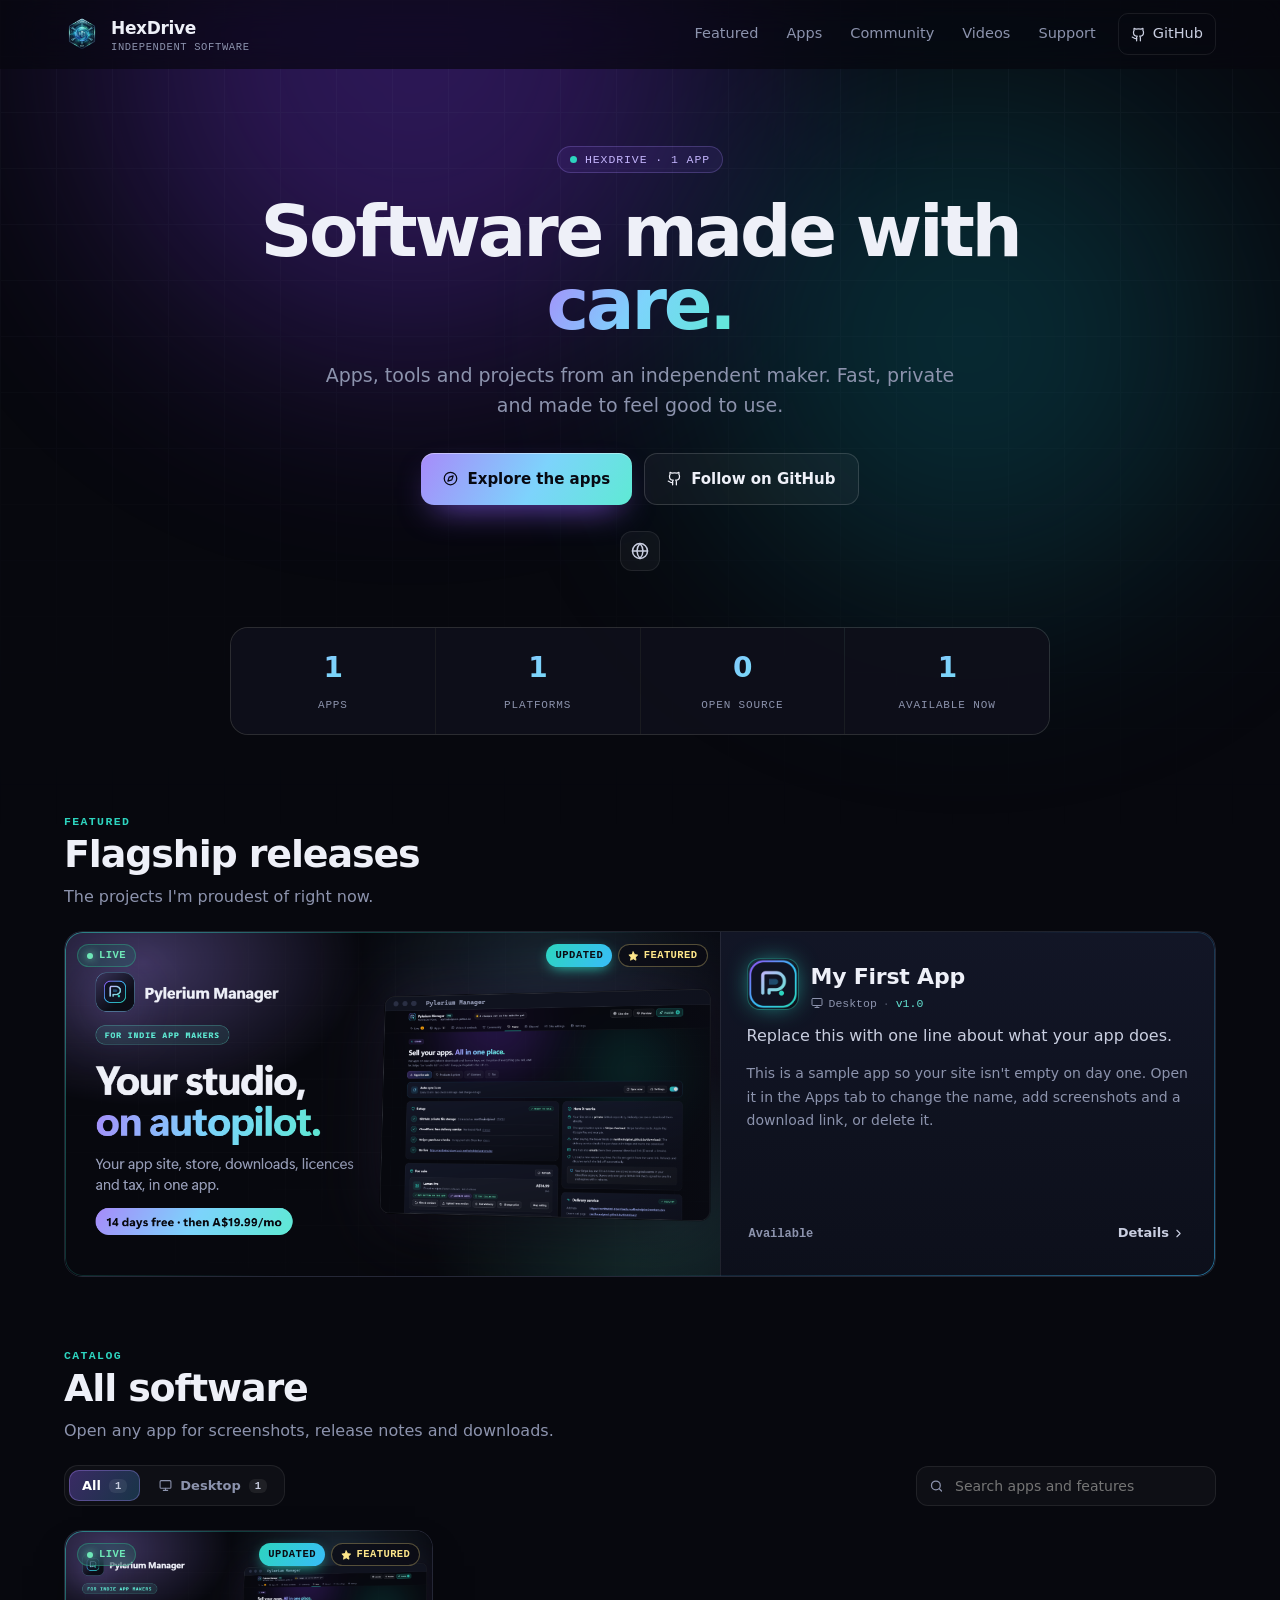
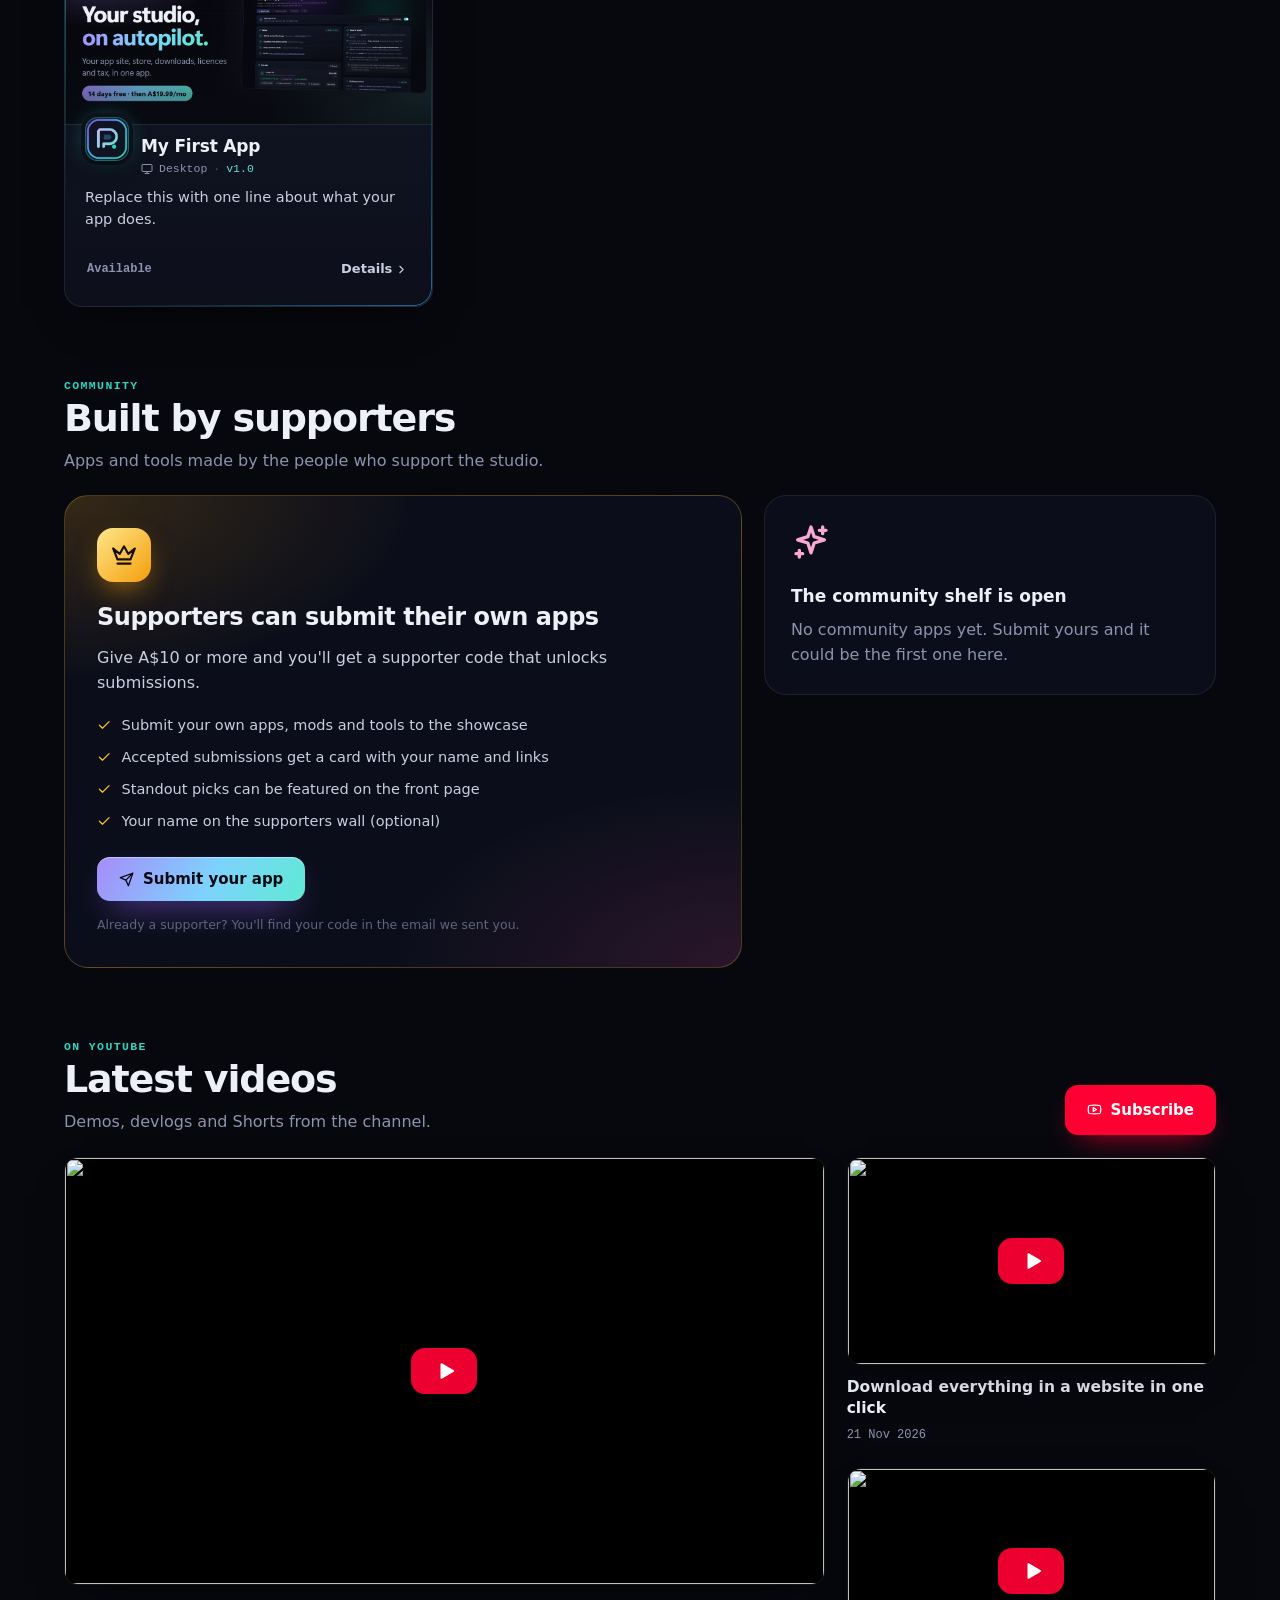
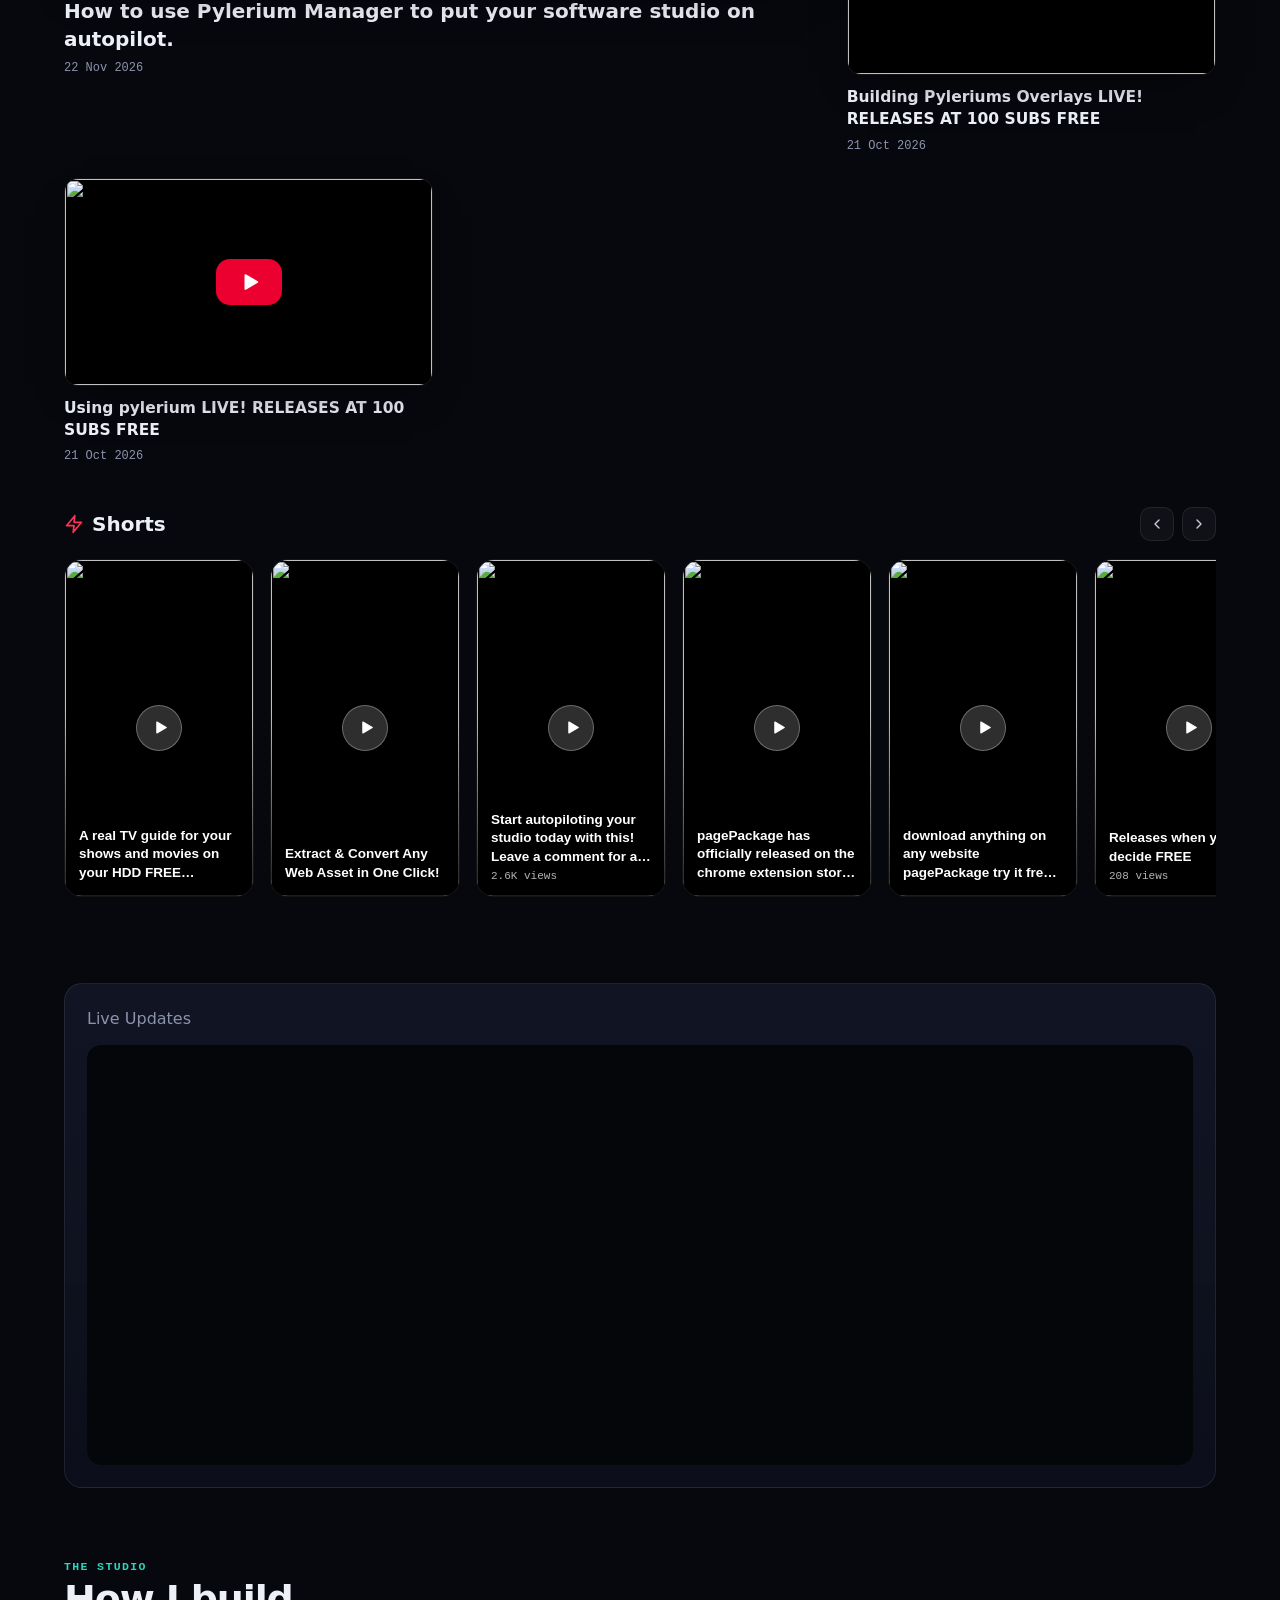
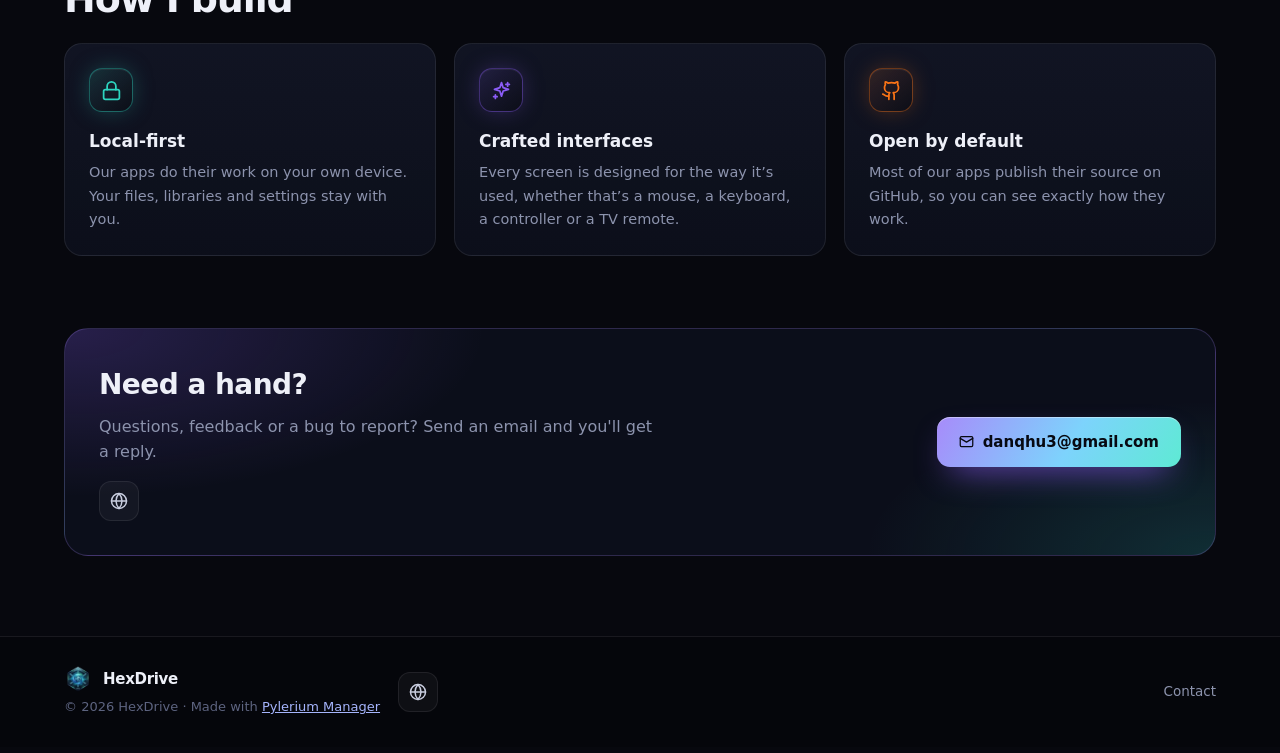
==== commit 227e8820: "Update My First App, Social links, YouTube videos" ====
--- a/index.html
+++ b/index.html
@@ -16,7 +16,7 @@
 <meta property="og:image" content="https://sh1tmunch3r.github.io/PixelTrade/assets/apps/my-first-app/pylerium-manager-social-1200x630.png">
 <meta name="twitter:card" content="summary_large_image">
 <link rel="stylesheet" href="css/showcase.css?v=5afc7008ee">
-<link rel="stylesheet" href="css/studio.css?v=1ec4407bd6">
+<link rel="stylesheet" href="css/studio.css?v=c024585449">
 </head>
 <body class="home mm-sheet mm-right bp-860 m-compact m-cards-one m-sticky">
 <div class="ambient" aria-hidden="true"><span class="orb o1"></span><span class="orb o2"></span><span class="orb o3"></span><span class="gridlines"></span></div>
@@ -41,7 +41,7 @@
       <a class="btn primary" href="#apps"><svg class="i" viewBox="0 0 24 24" fill="none" stroke="currentColor" stroke-width="2" stroke-linecap="round" stroke-linejoin="round" aria-hidden="true"><circle cx="12" cy="12" r="10"/><path d="m16.24 7.76-2.12 6.36-6.36 2.12 2.12-6.36z"/></svg>Explore the apps</a>
       <a class="btn ghost" href="https://github.com/Sh1tmunch3r" target="_blank" rel="noopener"><svg class="i" viewBox="0 0 24 24" fill="none" stroke="currentColor" stroke-width="2" stroke-linecap="round" stroke-linejoin="round" aria-hidden="true"><path d="M15 22v-4a4.8 4.8 0 0 0-1-3.5c3 0 6-2 6-5.5.08-1.25-.27-2.48-1-3.5.28-1.15.28-2.35 0-3.5 0 0-1 0-3 1.5-2.64-.5-5.36-.5-8 0C6 2 5 2 5 2c-.3 1.15-.3 2.35 0 3.5A5.4 5.4 0 0 0 4 9c0 3.5 3 5.5 6 5.5-.39.49-.68 1.05-.85 1.65-.17.6-.22 1.23-.15 1.85v4"/><path d="M9 18c-4.51 2-5-2-7-2"/></svg>Follow on GitHub</a>
     </div>
-    
+    <div class="socials center"><a href="https://pylerium.github.io/manager/" target="_blank" rel="noopener" title="Pylerium Manager" aria-label="Pylerium Manager"><svg class="i" viewBox="0 0 24 24" fill="none" stroke="currentColor" stroke-width="2" stroke-linecap="round" stroke-linejoin="round" aria-hidden="true"><circle cx="12" cy="12" r="10"/><path d="M2 12h20"/><path d="M12 2a15.3 15.3 0 0 1 4 10 15.3 15.3 0 0 1-4 10 15.3 15.3 0 0 1-4-10 15.3 15.3 0 0 1 4-10z"/></svg></a></div>
     <div class="stats"><div class="stat"><b class="grad-text">1</b><span>Apps</span></div><div class="stat"><b class="grad-text">1</b><span>Platforms</span></div><div class="stat"><b class="grad-text">0</b><span>Open source</span></div><div class="stat"><b class="grad-text">1</b><span>Available now</span></div></div>
   </section>
 <section class="block wrap" id="featured"><div class="sec-head reveal"><div><div class="kicker">Featured</div><h2>Flagship releases</h2><p>The projects I&#39;m proudest of right now.</p></div></div><div class="spot" id="spot"><div class="spot-track"><div class="spot-slide" aria-roledescription="slide" aria-label="1 of 1"><article class="pcard wide is-featured" data-id="my-first-app" data-cat="desktop" data-status="live" style="--a1:#2DD4BF;--a2:#38BDF8">
@@ -106,21 +106,21 @@
         </div>
       </div></section>
 <section class="block wrap" id="videos"><div class="sec-head reveal"><div><div class="kicker">On YouTube</div><h2>Latest videos</h2><p>Demos, devlogs and Shorts from the channel.</p></div><a class="btn yt" href="https://www.youtube.com/channel/UC8E2yZSD4CZymtfRd-AGMDQ?sub_confirmation=1" target="_blank" rel="noopener"><svg class="i" viewBox="0 0 24 24" fill="none" stroke="currentColor" stroke-width="2" stroke-linecap="round" stroke-linejoin="round" aria-hidden="true"><path d="M2.5 17a24 24 0 0 1 0-10 2 2 0 0 1 1.4-1.4 49.6 49.6 0 0 1 16.2 0A2 2 0 0 1 21.5 7a24 24 0 0 1 0 10 2 2 0 0 1-1.4 1.4 49.6 49.6 0 0 1-16.2 0A2 2 0 0 1 2.5 17"/><path d="m10 15 5-3-5-3z"/></svg>Subscribe</a></div>
-      <div class="vgrid reveal"><article class="vcard"><button type="button" class="yt-lite" data-yt="RvZIH1iTWGM" aria-label="Play Start #earning today with this! https://pylerium.github.io/manager/"><img src="https://i.ytimg.com/vi/RvZIH1iTWGM/maxresdefault.jpg" onerror="this.onerror=null;this.src='https://i.ytimg.com/vi/RvZIH1iTWGM/hqdefault.jpg'" alt="" loading="lazy"><span class="yt-play"><svg class="i" viewBox="0 0 24 24" fill="none" stroke="currentColor" stroke-width="2" stroke-linecap="round" stroke-linejoin="round" aria-hidden="true"><path d="M7 4.5v15l13-7.5z" fill="currentColor"/></svg></span></button><div class="vmeta"><h3>Start #earning today with this! https://pylerium.github.io/manager/</h3><span>22 Nov 2026</span></div></article><article class="vcard"><button type="button" class="yt-lite" data-yt="ub7V8bXUQK8" aria-label="Play Download everything in a website in one click"><img src="https://i.ytimg.com/vi/ub7V8bXUQK8/maxresdefault.jpg" onerror="this.onerror=null;this.src='https://i.ytimg.com/vi/ub7V8bXUQK8/hqdefault.jpg'" alt="" loading="lazy"><span class="yt-play"><svg class="i" viewBox="0 0 24 24" fill="none" stroke="currentColor" stroke-width="2" stroke-linecap="round" stroke-linejoin="round" aria-hidden="true"><path d="M7 4.5v15l13-7.5z" fill="currentColor"/></svg></span></button><div class="vmeta"><h3>Download everything in a website in one click</h3><span>21 Nov 2026</span></div></article><article class="vcard"><button type="button" class="yt-lite" data-yt="NQ5NACCR3s4" aria-label="Play Building Pyleriums Overlays LIVE! RELEASES AT 100 SUBS FREE"><img src="https://i.ytimg.com/vi/NQ5NACCR3s4/maxresdefault.jpg" onerror="this.onerror=null;this.src='https://i.ytimg.com/vi/NQ5NACCR3s4/hqdefault.jpg'" alt="" loading="lazy"><span class="yt-play"><svg class="i" viewBox="0 0 24 24" fill="none" stroke="currentColor" stroke-width="2" stroke-linecap="round" stroke-linejoin="round" aria-hidden="true"><path d="M7 4.5v15l13-7.5z" fill="currentColor"/></svg></span></button><div class="vmeta"><h3>Building Pyleriums Overlays LIVE! RELEASES AT 100 SUBS FREE</h3><span>21 Oct 2026</span></div></article><article class="vcard"><button type="button" class="yt-lite" data-yt="sr7pahuzaJA" aria-label="Play Using pylerium LIVE! RELEASES AT 100 SUBS FREE"><img src="https://i.ytimg.com/vi/sr7pahuzaJA/maxresdefault.jpg" onerror="this.onerror=null;this.src='https://i.ytimg.com/vi/sr7pahuzaJA/hqdefault.jpg'" alt="" loading="lazy"><span class="yt-play"><svg class="i" viewBox="0 0 24 24" fill="none" stroke="currentColor" stroke-width="2" stroke-linecap="round" stroke-linejoin="round" aria-hidden="true"><path d="M7 4.5v15l13-7.5z" fill="currentColor"/></svg></span></button><div class="vmeta"><h3>Using pylerium LIVE! RELEASES AT 100 SUBS FREE</h3><span>21 Oct 2026</span></div></article></div>
-      <div class="shorts-head reveal"><h3><svg class="i" viewBox="0 0 24 24" fill="none" stroke="currentColor" stroke-width="2" stroke-linecap="round" stroke-linejoin="round" aria-hidden="true"><path d="M13 2 3 14h9l-1 8 10-12h-9z"/></svg>Shorts</h3><div class="rail-btns"><button type="button" class="ibtn" data-rail="-1" aria-label="Scroll left"><svg class="i" viewBox="0 0 24 24" fill="none" stroke="currentColor" stroke-width="2" stroke-linecap="round" stroke-linejoin="round" aria-hidden="true"><path d="m15 18-6-6 6-6"/></svg></button><button type="button" class="ibtn" data-rail="1" aria-label="Scroll right"><svg class="i" viewBox="0 0 24 24" fill="none" stroke="currentColor" stroke-width="2" stroke-linecap="round" stroke-linejoin="round" aria-hidden="true"><path d="m9 18 6-6-6-6"/></svg></button></div></div><div class="shorts reveal" id="shorts"><button type="button" class="scard" data-short="ZU2GmG1AA0k" aria-label="Play Extract &amp; Convert Any Web Asset in One Click!"><img src="https://i.ytimg.com/vi/ZU2GmG1AA0k/oardefault.jpg" onerror="this.onerror=null;this.src='https://i.ytimg.com/vi/ZU2GmG1AA0k/hqdefault.jpg'" alt="" loading="lazy"><span class="s-ov"><span class="yt-play sm"><svg class="i" viewBox="0 0 24 24" fill="none" stroke="currentColor" stroke-width="2" stroke-linecap="round" stroke-linejoin="round" aria-hidden="true"><path d="M7 4.5v15l13-7.5z" fill="currentColor"/></svg></span><b>Extract &amp; Convert Any Web Asset in One Click!</b></span></button><button type="button" class="scard" data-short="_7bE3bzSWSg" aria-label="Play Start #earning today with this! Leave a comment for a chance to get a FREE KEY."><img src="https://i.ytimg.com/vi/_7bE3bzSWSg/oardefault.jpg" onerror="this.onerror=null;this.src='https://i.ytimg.com/vi/_7bE3bzSWSg/hqdefault.jpg'" alt="" loading="lazy"><span class="s-ov"><span class="yt-play sm"><svg class="i" viewBox="0 0 24 24" fill="none" stroke="currentColor" stroke-width="2" stroke-linecap="round" stroke-linejoin="round" aria-hidden="true"><path d="M7 4.5v15l13-7.5z" fill="currentColor"/></svg></span><b>Start today with this! Leave a comment for a chance to get a FREE KEY.</b></span></button><button type="button" class="scard" data-short="3qc_If8pRko" aria-label="Play pagePackage has officially released on the chrome extension store download NOW! link in description"><img src="https://i.ytimg.com/vi/3qc_If8pRko/oardefault.jpg" onerror="this.onerror=null;this.src='https://i.ytimg.com/vi/3qc_If8pRko/hqdefault.jpg'" alt="" loading="lazy"><span class="s-ov"><span class="yt-play sm"><svg class="i" viewBox="0 0 24 24" fill="none" stroke="currentColor" stroke-width="2" stroke-linecap="round" stroke-linejoin="round" aria-hidden="true"><path d="M7 4.5v15l13-7.5z" fill="currentColor"/></svg></span><b>pagePackage has officially released on the chrome extension store download NOW! link in description</b></span></button><button type="button" class="scard" data-short="dC7wnXPcgkE" aria-label="Play download anything on any website pagePackage try it free soon currently in verification #shortsfeed"><img src="https://i.ytimg.com/vi/dC7wnXPcgkE/oardefault.jpg" onerror="this.onerror=null;this.src='https://i.ytimg.com/vi/dC7wnXPcgkE/hqdefault.jpg'" alt="" loading="lazy"><span class="s-ov"><span class="yt-play sm"><svg class="i" viewBox="0 0 24 24" fill="none" stroke="currentColor" stroke-width="2" stroke-linecap="round" stroke-linejoin="round" aria-hidden="true"><path d="M7 4.5v15l13-7.5z" fill="currentColor"/></svg></span><b>download anything on any website pagePackage try it free soon currently in verification</b></span></button><button type="button" class="scard" data-short="yQ828rynnoc" aria-label="Play Releases when you decide FREE #roadto100subs #editing #release"><img src="https://i.ytimg.com/vi/yQ828rynnoc/oardefault.jpg" onerror="this.onerror=null;this.src='https://i.ytimg.com/vi/yQ828rynnoc/hqdefault.jpg'" alt="" loading="lazy"><span class="s-ov"><span class="yt-play sm"><svg class="i" viewBox="0 0 24 24" fill="none" stroke="currentColor" stroke-width="2" stroke-linecap="round" stroke-linejoin="round" aria-hidden="true"><path d="M7 4.5v15l13-7.5z" fill="currentColor"/></svg></span><b>Releases when you decide FREE</b><small>208 views</small></span></button><button type="button" class="scard" data-short="5UFy2IrTiHY" aria-label="Play This drops at 100 subscribers... 👀🚨 #youtube #newvideo #viralfeed #shortsfeed #explore"><img src="https://i.ytimg.com/vi/5UFy2IrTiHY/oardefault.jpg" onerror="this.onerror=null;this.src='https://i.ytimg.com/vi/5UFy2IrTiHY/hqdefault.jpg'" alt="" loading="lazy"><span class="s-ov"><span class="yt-play sm"><svg class="i" viewBox="0 0 24 24" fill="none" stroke="currentColor" stroke-width="2" stroke-linecap="round" stroke-linejoin="round" aria-hidden="true"><path d="M7 4.5v15l13-7.5z" fill="currentColor"/></svg></span><b>This drops at 100 subscribers... 👀🚨</b><small>374 views</small></span></button><button type="button" class="scard" data-short="9n2jQedYceQ" aria-label="Play You can help release Pylerium faster... Full release FREE at 100 subs 👇👇 #editing"><img src="https://i.ytimg.com/vi/9n2jQedYceQ/oardefault.jpg" onerror="this.onerror=null;this.src='https://i.ytimg.com/vi/9n2jQedYceQ/hqdefault.jpg'" alt="" loading="lazy"><span class="s-ov"><span class="yt-play sm"><svg class="i" viewBox="0 0 24 24" fill="none" stroke="currentColor" stroke-width="2" stroke-linecap="round" stroke-linejoin="round" aria-hidden="true"><path d="M7 4.5v15l13-7.5z" fill="currentColor"/></svg></span><b>You can help release Pylerium faster... Full release FREE at 100 subs 👇👇</b><small>1.1K views</small></span></button><button type="button" class="scard" data-short="QxYCjozg6Zg" aria-label="Play FREE 3D studio mobile compatible #mobile #editing"><img src="https://i.ytimg.com/vi/QxYCjozg6Zg/oardefault.jpg" onerror="this.onerror=null;this.src='https://i.ytimg.com/vi/QxYCjozg6Zg/hqdefault.jpg'" alt="" loading="lazy"><span class="s-ov"><span class="yt-play sm"><svg class="i" viewBox="0 0 24 24" fill="none" stroke="currentColor" stroke-width="2" stroke-linecap="round" stroke-linejoin="round" aria-hidden="true"><path d="M7 4.5v15l13-7.5z" fill="currentColor"/></svg></span><b>FREE 3D studio mobile compatible</b><small>881 views</small></span></button></div>
+      <div class="vgrid reveal"><article class="vcard"><button type="button" class="yt-lite" data-yt="RvZIH1iTWGM" aria-label="Play How to use Pylerium Manager to put your software studio on autopilot."><img src="https://i.ytimg.com/vi/RvZIH1iTWGM/maxresdefault.jpg" onerror="this.onerror=null;this.src='https://i.ytimg.com/vi/RvZIH1iTWGM/hqdefault.jpg'" alt="" loading="lazy"><span class="yt-play"><svg class="i" viewBox="0 0 24 24" fill="none" stroke="currentColor" stroke-width="2" stroke-linecap="round" stroke-linejoin="round" aria-hidden="true"><path d="M7 4.5v15l13-7.5z" fill="currentColor"/></svg></span></button><div class="vmeta"><h3>How to use Pylerium Manager to put your software studio on autopilot.</h3><span>22 Nov 2026</span></div></article><article class="vcard"><button type="button" class="yt-lite" data-yt="ub7V8bXUQK8" aria-label="Play Download everything in a website in one click"><img src="https://i.ytimg.com/vi/ub7V8bXUQK8/maxresdefault.jpg" onerror="this.onerror=null;this.src='https://i.ytimg.com/vi/ub7V8bXUQK8/hqdefault.jpg'" alt="" loading="lazy"><span class="yt-play"><svg class="i" viewBox="0 0 24 24" fill="none" stroke="currentColor" stroke-width="2" stroke-linecap="round" stroke-linejoin="round" aria-hidden="true"><path d="M7 4.5v15l13-7.5z" fill="currentColor"/></svg></span></button><div class="vmeta"><h3>Download everything in a website in one click</h3><span>21 Nov 2026</span></div></article><article class="vcard"><button type="button" class="yt-lite" data-yt="NQ5NACCR3s4" aria-label="Play Building Pyleriums Overlays LIVE! RELEASES AT 100 SUBS FREE"><img src="https://i.ytimg.com/vi/NQ5NACCR3s4/maxresdefault.jpg" onerror="this.onerror=null;this.src='https://i.ytimg.com/vi/NQ5NACCR3s4/hqdefault.jpg'" alt="" loading="lazy"><span class="yt-play"><svg class="i" viewBox="0 0 24 24" fill="none" stroke="currentColor" stroke-width="2" stroke-linecap="round" stroke-linejoin="round" aria-hidden="true"><path d="M7 4.5v15l13-7.5z" fill="currentColor"/></svg></span></button><div class="vmeta"><h3>Building Pyleriums Overlays LIVE! RELEASES AT 100 SUBS FREE</h3><span>21 Oct 2026</span></div></article><article class="vcard"><button type="button" class="yt-lite" data-yt="sr7pahuzaJA" aria-label="Play Using pylerium LIVE! RELEASES AT 100 SUBS FREE"><img src="https://i.ytimg.com/vi/sr7pahuzaJA/maxresdefault.jpg" onerror="this.onerror=null;this.src='https://i.ytimg.com/vi/sr7pahuzaJA/hqdefault.jpg'" alt="" loading="lazy"><span class="yt-play"><svg class="i" viewBox="0 0 24 24" fill="none" stroke="currentColor" stroke-width="2" stroke-linecap="round" stroke-linejoin="round" aria-hidden="true"><path d="M7 4.5v15l13-7.5z" fill="currentColor"/></svg></span></button><div class="vmeta"><h3>Using pylerium LIVE! RELEASES AT 100 SUBS FREE</h3><span>21 Oct 2026</span></div></article></div>
+      <div class="shorts-head reveal"><h3><svg class="i" viewBox="0 0 24 24" fill="none" stroke="currentColor" stroke-width="2" stroke-linecap="round" stroke-linejoin="round" aria-hidden="true"><path d="M13 2 3 14h9l-1 8 10-12h-9z"/></svg>Shorts</h3><div class="rail-btns"><button type="button" class="ibtn" data-rail="-1" aria-label="Scroll left"><svg class="i" viewBox="0 0 24 24" fill="none" stroke="currentColor" stroke-width="2" stroke-linecap="round" stroke-linejoin="round" aria-hidden="true"><path d="m15 18-6-6 6-6"/></svg></button><button type="button" class="ibtn" data-rail="1" aria-label="Scroll right"><svg class="i" viewBox="0 0 24 24" fill="none" stroke="currentColor" stroke-width="2" stroke-linecap="round" stroke-linejoin="round" aria-hidden="true"><path d="m9 18 6-6-6-6"/></svg></button></div></div><div class="shorts reveal" id="shorts"><button type="button" class="scard" data-short="AAnps8DGmDU" aria-label="Play A real TV guide for your shows and movies on your HDD FREE download"><img src="https://i.ytimg.com/vi/AAnps8DGmDU/oardefault.jpg" onerror="this.onerror=null;this.src='https://i.ytimg.com/vi/AAnps8DGmDU/hqdefault.jpg'" alt="" loading="lazy"><span class="s-ov"><span class="yt-play sm"><svg class="i" viewBox="0 0 24 24" fill="none" stroke="currentColor" stroke-width="2" stroke-linecap="round" stroke-linejoin="round" aria-hidden="true"><path d="M7 4.5v15l13-7.5z" fill="currentColor"/></svg></span><b>A real TV guide for your shows and movies on your HDD FREE download</b></span></button><button type="button" class="scard" data-short="ZU2GmG1AA0k" aria-label="Play Extract &amp; Convert Any Web Asset in One Click!"><img src="https://i.ytimg.com/vi/ZU2GmG1AA0k/oardefault.jpg" onerror="this.onerror=null;this.src='https://i.ytimg.com/vi/ZU2GmG1AA0k/hqdefault.jpg'" alt="" loading="lazy"><span class="s-ov"><span class="yt-play sm"><svg class="i" viewBox="0 0 24 24" fill="none" stroke="currentColor" stroke-width="2" stroke-linecap="round" stroke-linejoin="round" aria-hidden="true"><path d="M7 4.5v15l13-7.5z" fill="currentColor"/></svg></span><b>Extract &amp; Convert Any Web Asset in One Click!</b></span></button><button type="button" class="scard" data-short="_7bE3bzSWSg" aria-label="Play Start autopiloting your studio today with this! Leave a comment for a chance to get FREE life-time 🗝"><img src="https://i.ytimg.com/vi/_7bE3bzSWSg/oardefault.jpg" onerror="this.onerror=null;this.src='https://i.ytimg.com/vi/_7bE3bzSWSg/hqdefault.jpg'" alt="" loading="lazy"><span class="s-ov"><span class="yt-play sm"><svg class="i" viewBox="0 0 24 24" fill="none" stroke="currentColor" stroke-width="2" stroke-linecap="round" stroke-linejoin="round" aria-hidden="true"><path d="M7 4.5v15l13-7.5z" fill="currentColor"/></svg></span><b>Start autopiloting your studio today with this! Leave a comment for a chance to get FREE life-time 🗝</b><small>2.6K views</small></span></button><button type="button" class="scard" data-short="3qc_If8pRko" aria-label="Play pagePackage has officially released on the chrome extension store download NOW! link in description"><img src="https://i.ytimg.com/vi/3qc_If8pRko/oardefault.jpg" onerror="this.onerror=null;this.src='https://i.ytimg.com/vi/3qc_If8pRko/hqdefault.jpg'" alt="" loading="lazy"><span class="s-ov"><span class="yt-play sm"><svg class="i" viewBox="0 0 24 24" fill="none" stroke="currentColor" stroke-width="2" stroke-linecap="round" stroke-linejoin="round" aria-hidden="true"><path d="M7 4.5v15l13-7.5z" fill="currentColor"/></svg></span><b>pagePackage has officially released on the chrome extension store download NOW! link in description</b></span></button><button type="button" class="scard" data-short="dC7wnXPcgkE" aria-label="Play download anything on any website pagePackage try it free soon currently in verification #shortsfeed"><img src="https://i.ytimg.com/vi/dC7wnXPcgkE/oardefault.jpg" onerror="this.onerror=null;this.src='https://i.ytimg.com/vi/dC7wnXPcgkE/hqdefault.jpg'" alt="" loading="lazy"><span class="s-ov"><span class="yt-play sm"><svg class="i" viewBox="0 0 24 24" fill="none" stroke="currentColor" stroke-width="2" stroke-linecap="round" stroke-linejoin="round" aria-hidden="true"><path d="M7 4.5v15l13-7.5z" fill="currentColor"/></svg></span><b>download anything on any website pagePackage try it free soon currently in verification</b></span></button><button type="button" class="scard" data-short="yQ828rynnoc" aria-label="Play Releases when you decide FREE #roadto100subs #editing #release"><img src="https://i.ytimg.com/vi/yQ828rynnoc/oardefault.jpg" onerror="this.onerror=null;this.src='https://i.ytimg.com/vi/yQ828rynnoc/hqdefault.jpg'" alt="" loading="lazy"><span class="s-ov"><span class="yt-play sm"><svg class="i" viewBox="0 0 24 24" fill="none" stroke="currentColor" stroke-width="2" stroke-linecap="round" stroke-linejoin="round" aria-hidden="true"><path d="M7 4.5v15l13-7.5z" fill="currentColor"/></svg></span><b>Releases when you decide FREE</b><small>208 views</small></span></button><button type="button" class="scard" data-short="5UFy2IrTiHY" aria-label="Play This drops at 100 subscribers... 👀🚨 #youtube #newvideo #viralfeed #shortsfeed #explore"><img src="https://i.ytimg.com/vi/5UFy2IrTiHY/oardefault.jpg" onerror="this.onerror=null;this.src='https://i.ytimg.com/vi/5UFy2IrTiHY/hqdefault.jpg'" alt="" loading="lazy"><span class="s-ov"><span class="yt-play sm"><svg class="i" viewBox="0 0 24 24" fill="none" stroke="currentColor" stroke-width="2" stroke-linecap="round" stroke-linejoin="round" aria-hidden="true"><path d="M7 4.5v15l13-7.5z" fill="currentColor"/></svg></span><b>This drops at 100 subscribers... 👀🚨</b><small>374 views</small></span></button><button type="button" class="scard" data-short="9n2jQedYceQ" aria-label="Play You can help release Pylerium faster... Full release FREE at 100 subs 👇👇 #editing"><img src="https://i.ytimg.com/vi/9n2jQedYceQ/oardefault.jpg" onerror="this.onerror=null;this.src='https://i.ytimg.com/vi/9n2jQedYceQ/hqdefault.jpg'" alt="" loading="lazy"><span class="s-ov"><span class="yt-play sm"><svg class="i" viewBox="0 0 24 24" fill="none" stroke="currentColor" stroke-width="2" stroke-linecap="round" stroke-linejoin="round" aria-hidden="true"><path d="M7 4.5v15l13-7.5z" fill="currentColor"/></svg></span><b>You can help release Pylerium faster... Full release FREE at 100 subs 👇👇</b><small>1.1K views</small></span></button><button type="button" class="scard" data-short="QxYCjozg6Zg" aria-label="Play FREE 3D studio mobile compatible #mobile #editing"><img src="https://i.ytimg.com/vi/QxYCjozg6Zg/oardefault.jpg" onerror="this.onerror=null;this.src='https://i.ytimg.com/vi/QxYCjozg6Zg/hqdefault.jpg'" alt="" loading="lazy"><span class="s-ov"><span class="yt-play sm"><svg class="i" viewBox="0 0 24 24" fill="none" stroke="currentColor" stroke-width="2" stroke-linecap="round" stroke-linejoin="round" aria-hidden="true"><path d="M7 4.5v15l13-7.5z" fill="currentColor"/></svg></span><b>FREE 3D studio mobile compatible</b><small>881 views</small></span></button></div>
     </section>
 <section class="block wrap" id="embeds"><div class="embeds"><div class="embed-block w-full reveal"><p>Live Updates</p><div class="embed-box"><iframe src="https://discord.com/widget?id=1573596105663451357&theme=dark" width="100%" height="420" allowtransparency="true" frameborder="0" sandbox="allow-popups allow-popups-to-escape-sandbox allow-same-origin allow-scripts"></iframe></div></div></div></section>
 <section class="block wrap" id="studio"><div class="sec-head reveal"><div><div class="kicker">The studio</div><h2>How I build</h2></div></div>
       <div class="principles"><div class="pr reveal" style="--a1:#2DD4BF;--a2:#38BDF8"><span class="app-ico"><svg class="i" viewBox="0 0 24 24" fill="none" stroke="currentColor" stroke-width="2" stroke-linecap="round" stroke-linejoin="round" aria-hidden="true"><rect x="3" y="11" width="18" height="11" rx="2"/><path d="M7 11V7a5 5 0 0 1 10 0v4"/></svg></span><h3>Local-first</h3><p>Our apps do their work on your own device. Your files, libraries and settings stay with you.</p></div><div class="pr reveal" style="--a1:#8B5CF6;--a2:#6366F1"><span class="app-ico"><svg class="i" viewBox="0 0 24 24" fill="none" stroke="currentColor" stroke-width="2" stroke-linecap="round" stroke-linejoin="round" aria-hidden="true"><path d="M12 3l1.9 5.8L20 10.7l-6.1 1.9L12 18.5l-1.9-5.9L4 10.7l6.1-1.9z"/><path d="M19 3v4M17 5h4M5 17v4M3 19h4"/></svg></span><h3>Crafted interfaces</h3><p>Every screen is designed for the way it’s used, whether that’s a mouse, a keyboard, a controller or a TV remote.</p></div><div class="pr reveal" style="--a1:#F97316;--a2:#22D3EE"><span class="app-ico"><svg class="i" viewBox="0 0 24 24" fill="none" stroke="currentColor" stroke-width="2" stroke-linecap="round" stroke-linejoin="round" aria-hidden="true"><path d="M15 22v-4a4.8 4.8 0 0 0-1-3.5c3 0 6-2 6-5.5.08-1.25-.27-2.48-1-3.5.28-1.15.28-2.35 0-3.5 0 0-1 0-3 1.5-2.64-.5-5.36-.5-8 0C6 2 5 2 5 2c-.3 1.15-.3 2.35 0 3.5A5.4 5.4 0 0 0 4 9c0 3.5 3 5.5 6 5.5-.39.49-.68 1.05-.85 1.65-.17.6-.22 1.23-.15 1.85v4"/><path d="M9 18c-4.51 2-5-2-7-2"/></svg></span><h3>Open by default</h3><p>Most of our apps publish their source on GitHub, so you can see exactly how they work.</p></div></div></section>
 <section class="block wrap" id="support"><div class="support reveal">
-      <div><h2>Need a hand?</h2><p>Questions, feedback or a bug to report? Send an email and you&#39;ll get a reply.</p></div>
+      <div><h2>Need a hand?</h2><p>Questions, feedback or a bug to report? Send an email and you&#39;ll get a reply.</p><div class="socials"><a href="https://pylerium.github.io/manager/" target="_blank" rel="noopener" title="Pylerium Manager" aria-label="Pylerium Manager"><svg class="i" viewBox="0 0 24 24" fill="none" stroke="currentColor" stroke-width="2" stroke-linecap="round" stroke-linejoin="round" aria-hidden="true"><circle cx="12" cy="12" r="10"/><path d="M2 12h20"/><path d="M12 2a15.3 15.3 0 0 1 4 10 15.3 15.3 0 0 1-4 10 15.3 15.3 0 0 1-4-10 15.3 15.3 0 0 1 4-10z"/></svg></a></div></div>
       <div class="support-ctas"><a class="btn primary" href="mailto:danqhu3@gmail.com"><svg class="i" viewBox="0 0 24 24" fill="none" stroke="currentColor" stroke-width="2" stroke-linecap="round" stroke-linejoin="round" aria-hidden="true"><rect x="2" y="4" width="20" height="16" rx="2"/><path d="m22 7-10 6L2 7"/></svg>danqhu3@gmail.com</a></div>
     </div></section>
 </main>
 <footer class="site">
   <div class="wrap">
     <div class="f-brand"><a class="brand" href="./"><img class="mark" src="assets/brand/logo-mwrnjsk7.png" alt="" width="44" height="44"><span>HexDrive</span></a><span class="copy-note">© 2026 HexDrive · Made with <a href="https://pylerium.github.io/manager/" target="_blank" rel="noopener">Pylerium Manager</a></span></div>
-    
+    <div class="socials"><a href="https://pylerium.github.io/manager/" target="_blank" rel="noopener" title="Pylerium Manager" aria-label="Pylerium Manager"><svg class="i" viewBox="0 0 24 24" fill="none" stroke="currentColor" stroke-width="2" stroke-linecap="round" stroke-linejoin="round" aria-hidden="true"><circle cx="12" cy="12" r="10"/><path d="M2 12h20"/><path d="M12 2a15.3 15.3 0 0 1 4 10 15.3 15.3 0 0 1-4 10 15.3 15.3 0 0 1-4-10 15.3 15.3 0 0 1 4-10z"/></svg></a></div>
     <nav><a href="mailto:danqhu3@gmail.com">Contact</a></nav>
   </div>
 </footer>
@@ -130,7 +130,7 @@
 <dialog class="app-dlg form-dlg" id="submitDlg" aria-labelledby="sub-title"><button class="dlg-close" type="button" aria-label="Close"><svg class="i" viewBox="0 0 24 24" fill="none" stroke="currentColor" stroke-width="2" stroke-linecap="round" stroke-linejoin="round" aria-hidden="true"><path d="M18 6 6 18M6 6l12 12"/></svg></button><div class="dlg-scroll" id="submitBody"></div></dialog>
 
 <div class="toast" id="toast"></div>
-<script type="application/json" id="site-data">{"apps":[{"id":"my-first-app","name":"My First App","tagline":"Replace this with one line about what your app does.","description":"This is a sample app so your site isn't empty on day one. Open it in the Apps tab to change the name, add screenshots and a download link, or delete it.","category":"desktop","status":"live","version":"v1.0","platform":"Windows, macOS & Linux","price":"","requirements":"","badge":"","featured":true,"accent":"studio","glyph":"sparkles","iconImage":"my-first-app/icon.png","cover":"my-first-app/pylerium-manager-social-1200x630.png","screenshots":["my-first-app/pylerium-manager-banner-1920x1080.png","my-first-app/pylerium-manager-feature-editor.png","my-first-app/pylerium-manager-feature-licences.png","my-first-app/pylerium-manager-feature-live.png","my-first-app/pylerium-manager-feature-store.png","my-first-app/pylerium-manager-feature-tax.png","my-first-app/pylerium-manager-feature-website.png","my-first-app/pylerium-manager-social-1200x630-2.png","my-first-app/pylerium-manager-square-1080.png","my-first-app/pylerium-manager-story-1080x1920.png"],"metricLabel":"","metricValue":"","techStack":[],"primaryLabel":"Download","primaryUrl":"","pageUrl":"","repoUrl":"","docsUrl":"","videoUrl":"","installCommand":"","features":["Fast and lightweight","Works offline","Free updates"],"embedTitle":"","embedCode":"","changelog":[{"ver":"v1.0","date":"","note":"First release."}],"community":false,"updatedAt":"2026-11-23","socialImage":"my-first-app/social-mwsvk56k.png"}],"categories":[{"id":"desktop","label":"Desktop","icon":"monitor"},{"id":"web","label":"Web","icon":"globe"},{"id":"extension","label":"Browser extensions","icon":"chrome"},{"id":"mobile","label":"Mobile & TV","icon":"tv"},{"id":"mods","label":"Games & mods","icon":"gamepad"},{"id":"devtools","label":"Developer tools","icon":"terminal"}],"socials":[],"supportEmail":"danqhu3@gmail.com","donate":null,"brand":"HexDrive","community":{"salt":"b6add5392bd76efc7bbd268e","repo":"Sh1tmunch3r/PixelTrade","threshold":10,"currency":"AUD","prefix":"CAFE","codes":[],"email":"danqhu3@gmail.com"},"perks":null,"siteUrl":"https://sh1tmunch3r.github.io/PixelTrade","nav":[{"id":"featured","href":"#featured","label":"Featured","icon":"star","top":true},{"id":"apps","href":"#apps","label":"Apps","icon":"grid","top":true},{"id":"community","href":"#community","label":"Community","icon":"crown","top":true},{"id":"videos","href":"#videos","label":"Videos","icon":"youtube","top":true},{"id":"embeds","href":"#embeds","label":"Links","icon":"link","top":false},{"id":"studio","href":"#studio","label":"About","icon":"sparkles","top":false},{"id":"support","href":"#support","label":"Support","icon":"mail","top":true}],"mobile":{"menu":"sheet","side":"right","breakpoint":860,"title":"","counts":true,"socials":true,"search":true,"donate":true,"spy":true,"external":true,"bar":false,"toTop":true,"stickyFilters":true,"compactHero":true,"hideStats":false,"cards":"one","hideAnnounce":false,"calm":false,"haptics":true}}</script>
+<script type="application/json" id="site-data">{"apps":[{"id":"my-first-app","name":"My First App","tagline":"Replace this with one line about what your app does.","description":"This is a sample app so your site isn't empty on day one. Open it in the Apps tab to change the name, add screenshots and a download link, or delete it.","category":"desktop","status":"live","version":"v1.0","platform":"Windows, macOS & Linux","price":"","requirements":"","badge":"","featured":true,"accent":"studio","glyph":"sparkles","iconImage":"my-first-app/icon.png","cover":"my-first-app/pylerium-manager-social-1200x630.png","screenshots":["my-first-app/pylerium-manager-banner-1920x1080.png","my-first-app/pylerium-manager-feature-editor.png","my-first-app/pylerium-manager-feature-licences.png","my-first-app/pylerium-manager-feature-live.png","my-first-app/pylerium-manager-feature-store.png","my-first-app/pylerium-manager-feature-tax.png","my-first-app/pylerium-manager-feature-website.png","my-first-app/pylerium-manager-social-1200x630-2.png","my-first-app/pylerium-manager-square-1080.png","my-first-app/pylerium-manager-story-1080x1920.png"],"metricLabel":"","metricValue":"","techStack":[],"primaryLabel":"Download","primaryUrl":"","pageUrl":"","repoUrl":"","docsUrl":"","videoUrl":"","installCommand":"","features":["Fast and lightweight","Works offline","Free updates"],"embedTitle":"","embedCode":"","changelog":[{"ver":"v1.0","date":"","note":"First release."}],"community":false,"updatedAt":"2026-11-23"}],"categories":[{"id":"desktop","label":"Desktop","icon":"monitor"},{"id":"web","label":"Web","icon":"globe"},{"id":"extension","label":"Browser extensions","icon":"chrome"},{"id":"mobile","label":"Mobile & TV","icon":"tv"},{"id":"mods","label":"Games & mods","icon":"gamepad"},{"id":"devtools","label":"Developer tools","icon":"terminal"}],"socials":[{"type":"website","url":"https://pylerium.github.io/manager/","label":"Pylerium Manager"}],"supportEmail":"danqhu3@gmail.com","donate":null,"brand":"HexDrive","community":{"salt":"b6add5392bd76efc7bbd268e","repo":"Sh1tmunch3r/PixelTrade","threshold":10,"currency":"AUD","prefix":"CAFE","codes":[],"email":"danqhu3@gmail.com"},"perks":null,"siteUrl":"https://sh1tmunch3r.github.io/PixelTrade","nav":[{"id":"featured","href":"#featured","label":"Featured","icon":"star","top":true},{"id":"apps","href":"#apps","label":"Apps","icon":"grid","top":true},{"id":"community","href":"#community","label":"Community","icon":"crown","top":true},{"id":"videos","href":"#videos","label":"Videos","icon":"youtube","top":true},{"id":"embeds","href":"#embeds","label":"Links","icon":"link","top":false},{"id":"studio","href":"#studio","label":"About","icon":"sparkles","top":false},{"id":"support","href":"#support","label":"Support","icon":"mail","top":true}],"mobile":{"menu":"sheet","side":"right","breakpoint":860,"title":"","counts":true,"socials":true,"search":true,"donate":true,"spy":true,"external":true,"bar":false,"toTop":true,"stickyFilters":true,"compactHero":true,"hideStats":false,"cards":"one","hideAnnounce":false,"calm":false,"haptics":true}}</script>
 <script>window.SITE_BASE="";</script>
 <script type="module" src="js/studio.js?v=f2d40874ae"></script>
 <script type="module" src="js/menu.js?v=485c596080"></script>
--- a/css/studio.css
+++ b/css/studio.css
@@ -469,7 +469,7 @@
   .cafe-float.fm-hide { display: none; }
   .cafe-float.fm-mini { max-width: 50px; padding: 0 7px; } .cafe-float.fm-mini .cf-txt { opacity: 0; }
   .cafe-float.side-left { left: 14px; }
-  body.m-bar .cafe-float { bottom: calc(82px + env(safe-area-inset-bottom)); }
+  body.m-withbar .cafe-float { bottom: calc(82px + env(safe-area-inset-bottom)); }
 }
 
 /* ======================================================================= navigation: when the top links fold into the menu */
@@ -541,11 +541,11 @@
     color: var(--muted); font: inherit; font-size: 10.5px; font-weight: 600; text-decoration: none; cursor: pointer; }
   .m-bar span { max-width: 100%; overflow: hidden; text-overflow: ellipsis; white-space: nowrap; }
   .m-bar .i { font-size: 19px; } .m-bar .on { color: var(--text); background: rgba(139,92,246,.16); } .m-bar .on .i { color: #C4B5FD; }
-  body.m-bar main, body.m-bar footer.site { padding-bottom: 76px; }
+  body.m-withbar main, body.m-withbar footer.site { padding-bottom: 76px; }
   .m-top { position: fixed; z-index: 65; left: 50%; bottom: calc(18px + env(safe-area-inset-bottom)); display: grid; place-items: center; width: 44px; height: 44px; margin-left: -22px; border-radius: 50%;
     border: 1px solid var(--line2); background: rgba(13,16,28,.88); backdrop-filter: blur(12px); color: var(--text); font-size: 18px; cursor: pointer; opacity: 0; transform: translateY(20px); pointer-events: none; transition: .3s var(--ease); }
   .m-top.in { opacity: 1; transform: none; pointer-events: auto; }
-  body.m-bar .m-top { bottom: calc(86px + env(safe-area-inset-bottom)); }
+  body.m-withbar .m-top { bottom: calc(86px + env(safe-area-inset-bottom)); }
 
   /* ---------------------------------------------------------------- mobile layout options (Site settings, Mobile and menu) */
   body.m-compact .hero { padding-top: 34px; } body.m-compact .hero h1 { margin: 16px auto 12px; font-size: clamp(32px, 9vw, 44px); } body.m-compact .hero .lead { font-size: 15.5px; }
